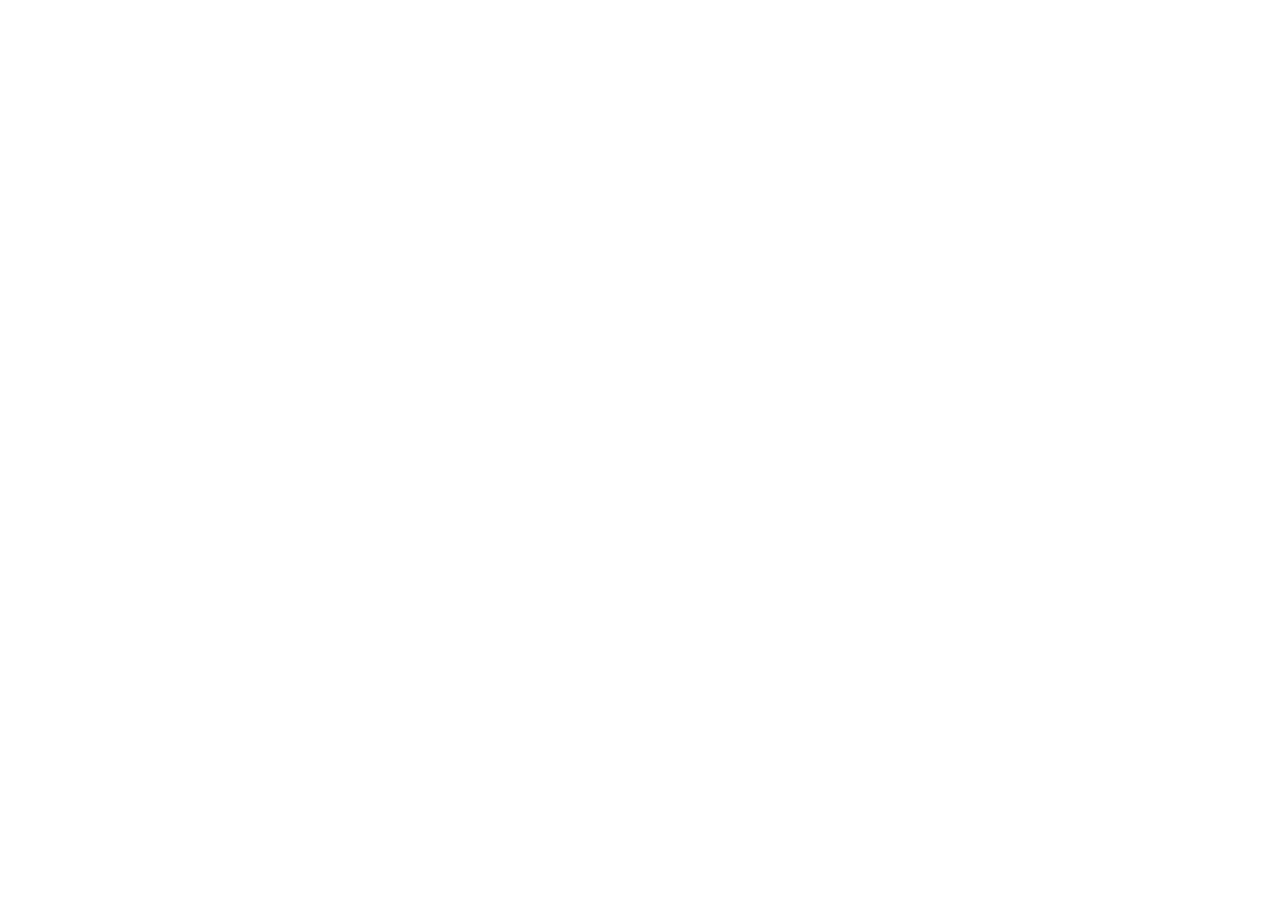
==== index.html @ 7a90a84a "Create index.html" ====
<!DOCTYPE html>
<html lang="en">
<head>
  <meta charset="UTF-8" />
  <meta name="viewport" content="width=device-width, initial-scale=1.0" />
  <title>SCWIS Platform</title>

  <script src="https://cdn.jsdelivr.net/npm/chart.js"></script>

  <style>
    * {
      margin: 0;
      padding: 0;
      box-sizing: border-box;
      font-family: Inter, Arial, sans-serif;
    }

    body {
      background: linear-gradient(135deg, #eef6ff, #f8f3ff);
      color: #0b1533;
      overflow-x: hidden;
    }

    nav {
      position: sticky;
      top: 0;
      z-index: 100;
      background: rgba(255,255,255,0.9);
      backdrop-filter: blur(10px);
      display: flex;
      justify-content: space-between;
      align-items: center;
      padding: 22px 60px;
      border-bottom: 1px solid rgba(0,0,0,0.05);
    }

    .logo {
      font-size: 32px;
      font-weight: 800;
      color: #1f2d7a;
    }

    .menu {
      display: flex;
      gap: 40px;
      font-weight: 600;
      color: #475569;
    }

    .hero {
      padding: 100px 80px;
      display: grid;
      grid-template-columns: 1.2fr 1fr;
      gap: 60px;
      align-items: center;
    }

    .hero h1 {
      font-size: 84px;
      line-height: 0.95;
      margin-bottom: 30px;
      font-weight: 900;
    }

    .hero p {
      font-size: 24px;
      color: #475569;
      line-height: 1.7;
      margin-bottom: 40px;
    }

    .btns {
      display: flex;
      gap: 20px;
    }

    .btn {
      padding: 18px 34px;
      border-radius: 18px;
      font-size: 18px;
</html>
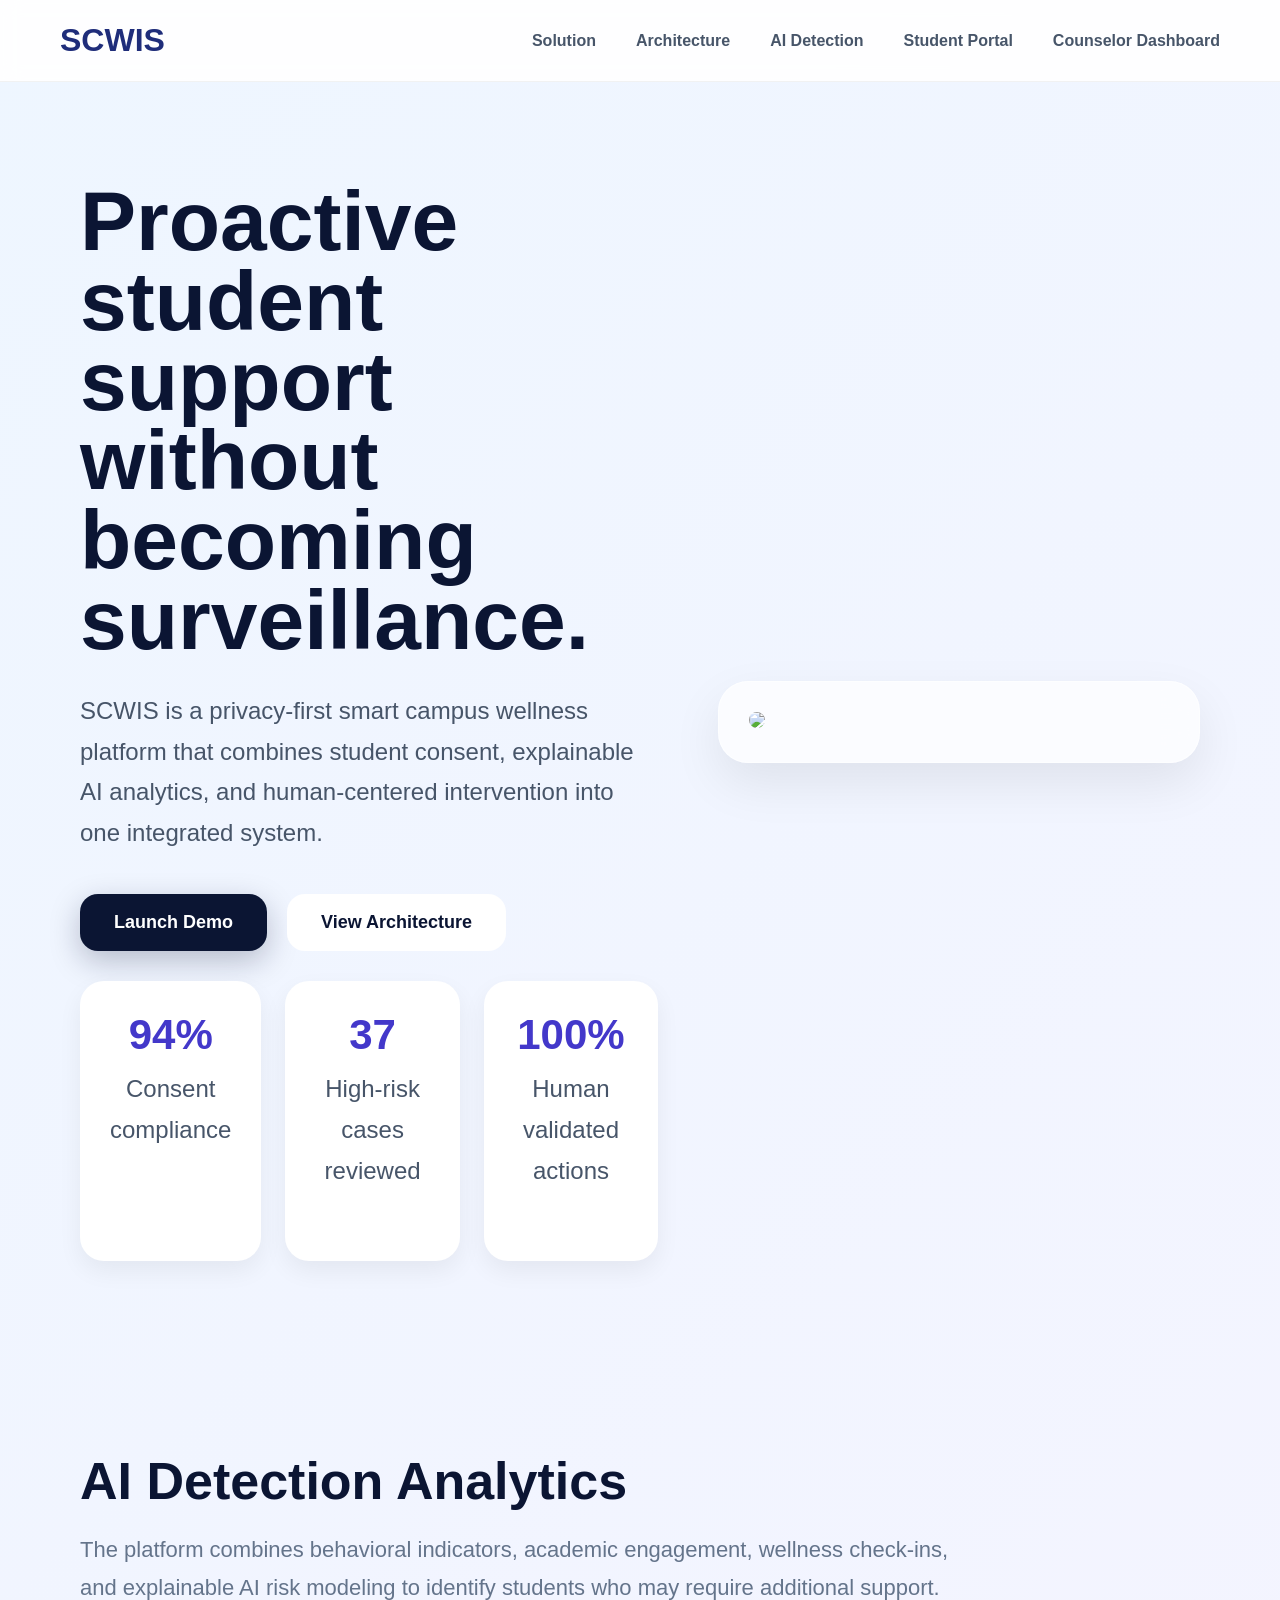
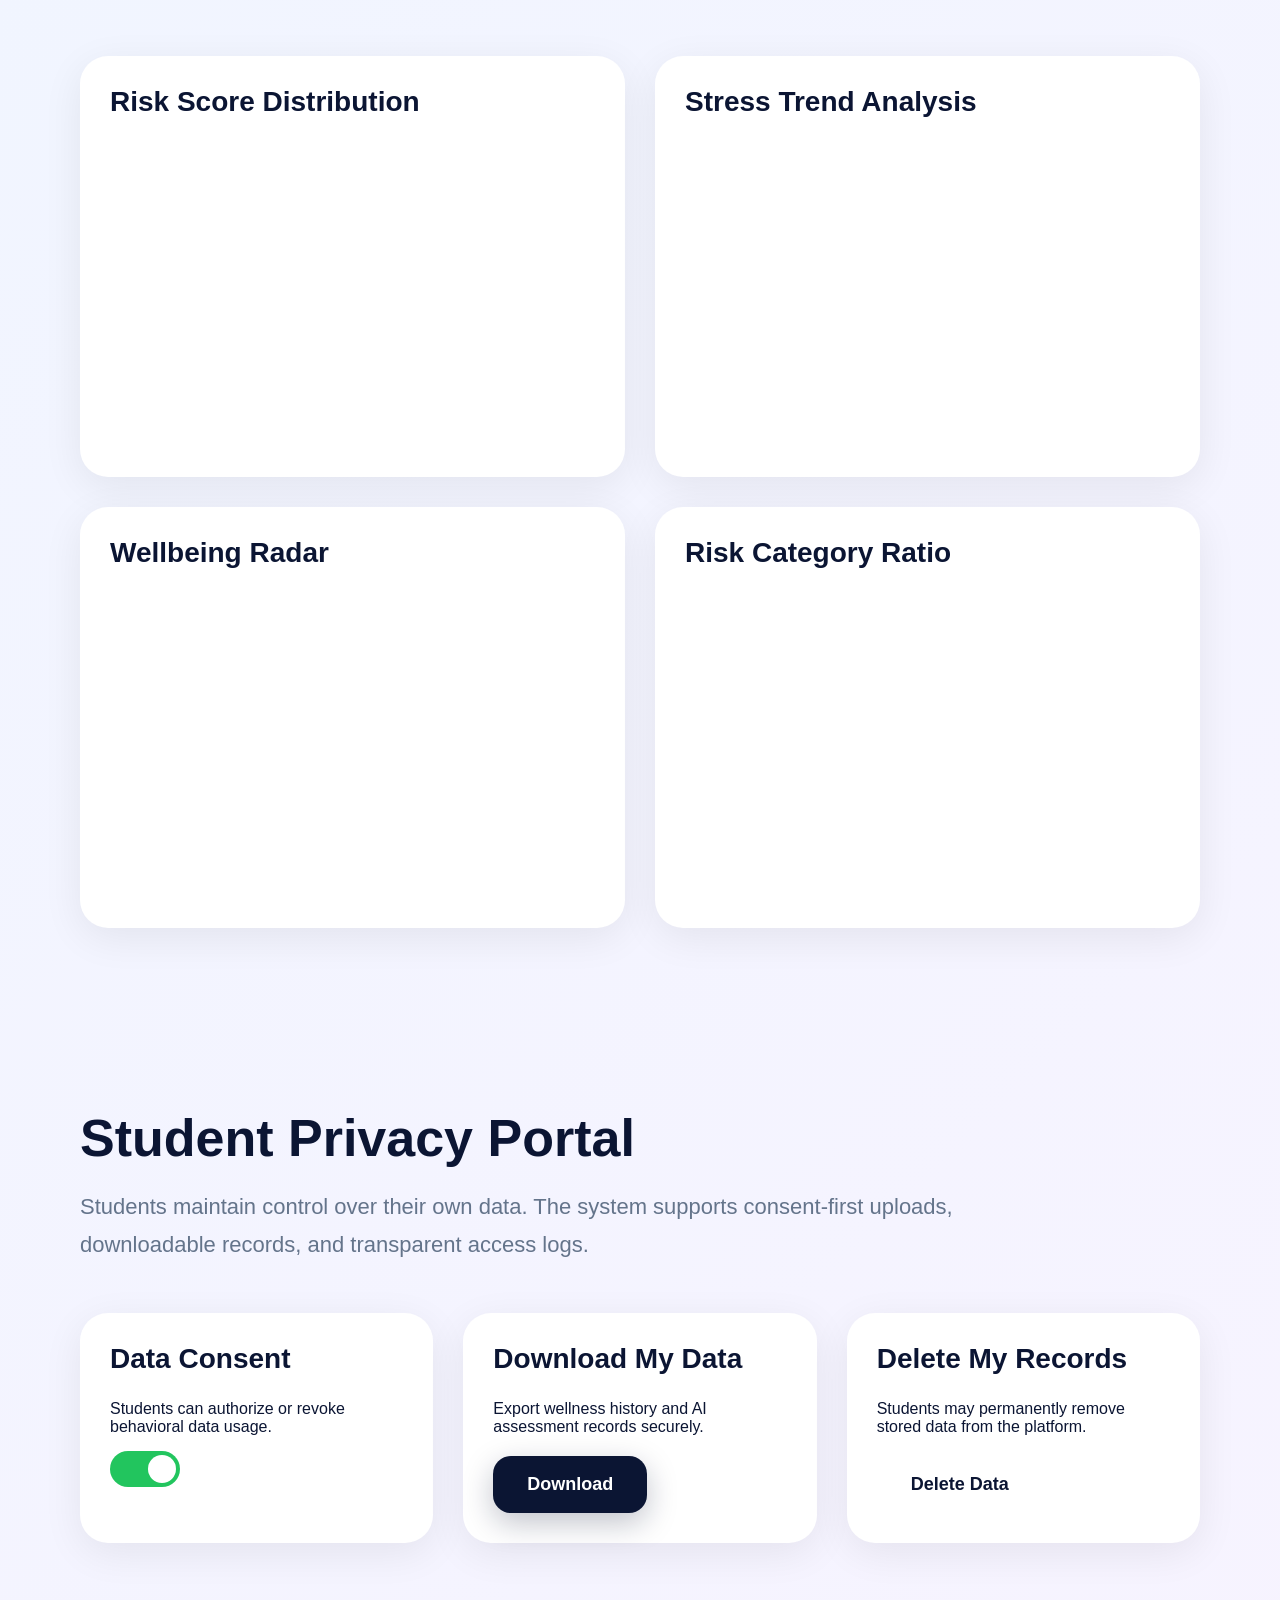
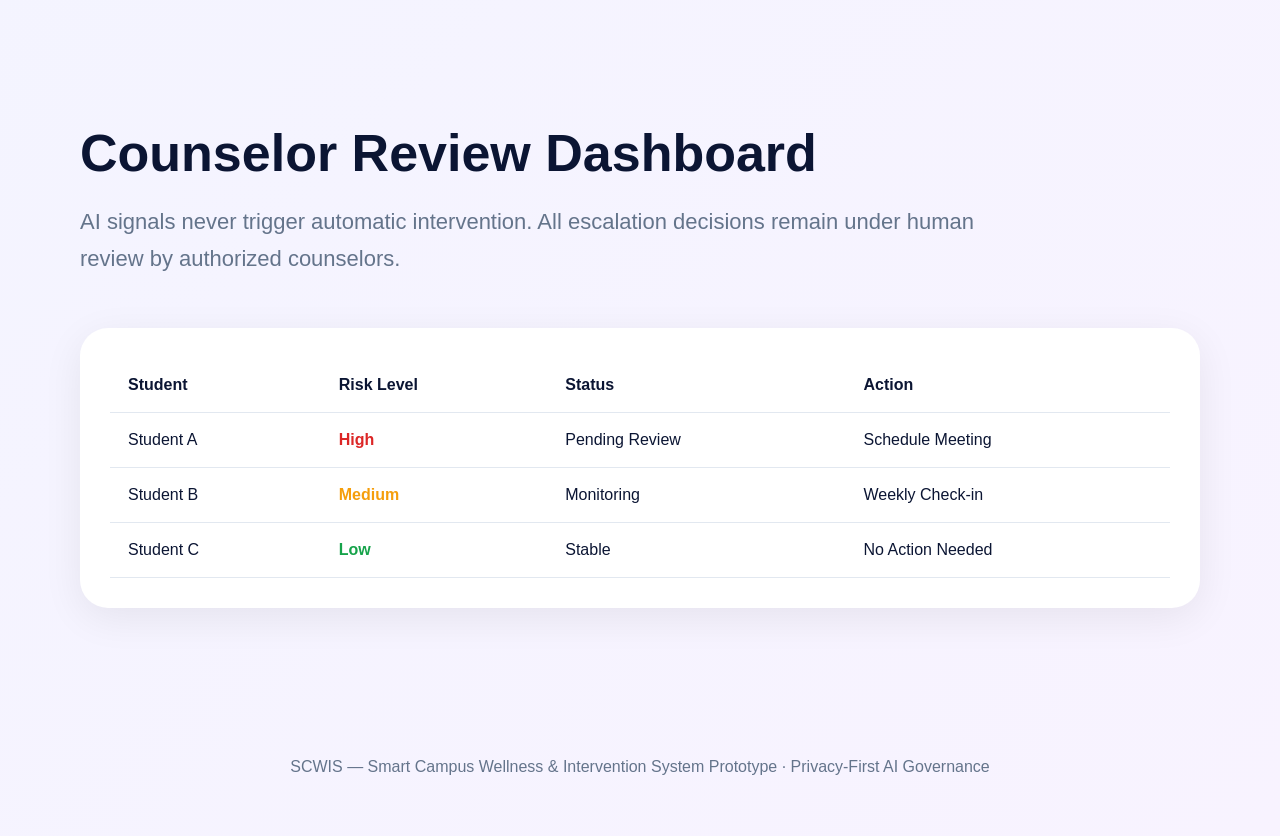
==== commit b9110a7a: "Update index.html" ====
--- a/index.html
+++ b/index.html
@@ -78,4 +78,393 @@
       padding: 18px 34px;
       border-radius: 18px;
       font-size: 18px;
+      font-weight: 700;
+      border: none;
+      cursor: pointer;
+    }
+
+    .primary {
+      background: #0b1533;
+      color: white;
+      box-shadow: 0 10px 30px rgba(11,21,51,0.25);
+    }
+
+    .secondary {
+      background: white;
+      color: #0b1533;
+    }
+
+    .glass {
+      background: rgba(255,255,255,0.7);
+      border: 1px solid rgba(255,255,255,0.5);
+      backdrop-filter: blur(16px);
+      border-radius: 30px;
+      padding: 30px;
+      box-shadow: 0 20px 50px rgba(0,0,0,0.08);
+    }
+
+    .stats {
+      display: grid;
+      grid-template-columns: repeat(3,1fr);
+      gap: 24px;
+      margin-top: 30px;
+    }
+
+    .stat-card {
+      background: white;
+      padding: 30px;
+      border-radius: 24px;
+      text-align: center;
+      box-shadow: 0 10px 25px rgba(0,0,0,0.06);
+    }
+
+    .stat-card h2 {
+      font-size: 42px;
+      margin-bottom: 10px;
+      color: #4338ca;
+    }
+
+    .section {
+      padding: 90px 80px;
+    }
+
+    .section-title {
+      font-size: 52px;
+      margin-bottom: 20px;
+      font-weight: 800;
+    }
+
+    .section-sub {
+      color: #64748b;
+      font-size: 22px;
+      margin-bottom: 50px;
+      max-width: 900px;
+      line-height: 1.7;
+    }
+
+    .dashboard {
+      display: grid;
+      grid-template-columns: repeat(2,1fr);
+      gap: 30px;
+    }
+
+    .card {
+      background: white;
+      border-radius: 28px;
+      padding: 30px;
+      box-shadow: 0 10px 40px rgba(0,0,0,0.07);
+    }
+
+    .card h3 {
+      margin-bottom: 25px;
+      font-size: 28px;
+    }
+
+    canvas {
+      width: 100% !important;
+      height: 300px !important;
+    }
+
+    .portal-grid {
+      display: grid;
+      grid-template-columns: repeat(3,1fr);
+      gap: 30px;
+    }
+
+    .toggle {
+      width: 70px;
+      height: 36px;
+      border-radius: 999px;
+      background: #22c55e;
+      position: relative;
+      margin-top: 15px;
+    }
+
+    .toggle::after {
+      content: '';
+      width: 28px;
+      height: 28px;
+      background: white;
+      border-radius: 50%;
+      position: absolute;
+      right: 4px;
+      top: 4px;
+    }
+
+    .table {
+      width: 100%;
+      border-collapse: collapse;
+    }
+
+    .table th,
+    .table td {
+      padding: 18px;
+      text-align: left;
+      border-bottom: 1px solid #e2e8f0;
+    }
+
+    .risk-high {
+      color: #dc2626;
+      font-weight: 700;
+    }
+
+    .risk-medium {
+      color: #f59e0b;
+      font-weight: 700;
+    }
+
+    .risk-low {
+      color: #16a34a;
+      font-weight: 700;
+    }
+
+    footer {
+      padding: 60px;
+      text-align: center;
+      color: #64748b;
+    }
+
+    @media (max-width: 1000px) {
+      .hero {
+        grid-template-columns: 1fr;
+      }
+
+      .dashboard,
+      .portal-grid,
+      .stats {
+        grid-template-columns: 1fr;
+      }
+
+      .hero h1 {
+        font-size: 56px;
+      }
+    }
+  </style>
+</head>
+
+<body>
+
+<nav>
+  <div class="logo">SCWIS</div>
+
+  <div class="menu">
+    <div>Solution</div>
+    <div>Architecture</div>
+    <div>AI Detection</div>
+    <div>Student Portal</div>
+    <div>Counselor Dashboard</div>
+  </div>
+</nav>
+
+<section class="hero">
+  <div>
+    <h1>Proactive student support without becoming surveillance.</h1>
+
+    <p>
+      SCWIS is a privacy-first smart campus wellness platform that combines
+      student consent, explainable AI analytics, and human-centered intervention
+      into one integrated system.
+    </p>
+
+    <div class="btns">
+      <button class="btn primary">Launch Demo</button>
+      <button class="btn secondary">View Architecture</button>
+    </div>
+
+    <div class="stats">
+      <div class="stat-card">
+        <h2>94%</h2>
+        <p>Consent compliance</p>
+      </div>
+
+      <div class="stat-card">
+        <h2>37</h2>
+        <p>High-risk cases reviewed</p>
+      </div>
+
+      <div class="stat-card">
+        <h2>100%</h2>
+        <p>Human validated actions</p>
+      </div>
+    </div>
+  </div>
+
+  <div class="glass">
+    <img
+      src="https://images.unsplash.com/photo-1522202176988-66273c2fd55f?q=80&w=1200&auto=format&fit=crop"
+      style="width:100%; border-radius:24px;"
+    />
+  </div>
+</section>
+
+<section class="section">
+  <div class="section-title">AI Detection Analytics</div>
+
+  <div class="section-sub">
+    The platform combines behavioral indicators, academic engagement,
+    wellness check-ins, and explainable AI risk modeling to identify
+    students who may require additional support.
+  </div>
+
+  <div class="dashboard">
+
+    <div class="card">
+      <h3>Risk Score Distribution</h3>
+      <canvas id="barChart"></canvas>
+    </div>
+
+    <div class="card">
+      <h3>Stress Trend Analysis</h3>
+      <canvas id="lineChart"></canvas>
+    </div>
+
+    <div class="card">
+      <h3>Wellbeing Radar</h3>
+      <canvas id="radarChart"></canvas>
+    </div>
+
+    <div class="card">
+      <h3>Risk Category Ratio</h3>
+      <canvas id="pieChart"></canvas>
+    </div>
+
+  </div>
+</section>
+
+<section class="section">
+  <div class="section-title">Student Privacy Portal</div>
+
+  <div class="section-sub">
+    Students maintain control over their own data. The system supports
+    consent-first uploads, downloadable records, and transparent access logs.
+  </div>
+
+  <div class="portal-grid">
+
+    <div class="card">
+      <h3>Data Consent</h3>
+      <p>Students can authorize or revoke behavioral data usage.</p>
+      <div class="toggle"></div>
+    </div>
+
+    <div class="card">
+      <h3>Download My Data</h3>
+      <p>Export wellness history and AI assessment records securely.</p>
+      <button class="btn primary" style="margin-top:20px;">Download</button>
+    </div>
+
+    <div class="card">
+      <h3>Delete My Records</h3>
+      <p>Students may permanently remove stored data from the platform.</p>
+      <button class="btn secondary" style="margin-top:20px;">Delete Data</button>
+    </div>
+
+  </div>
+</section>
+
+<section class="section">
+  <div class="section-title">Counselor Review Dashboard</div>
+
+  <div class="section-sub">
+    AI signals never trigger automatic intervention. All escalation decisions
+    remain under human review by authorized counselors.
+  </div>
+
+  <div class="card">
+
+    <table class="table">
+      <thead>
+        <tr>
+          <th>Student</th>
+          <th>Risk Level</th>
+          <th>Status</th>
+          <th>Action</th>
+        </tr>
+      </thead>
+
+      <tbody>
+        <tr>
+          <td>Student A</td>
+          <td class="risk-high">High</td>
+          <td>Pending Review</td>
+          <td>Schedule Meeting</td>
+        </tr>
+
+        <tr>
+          <td>Student B</td>
+          <td class="risk-medium">Medium</td>
+          <td>Monitoring</td>
+          <td>Weekly Check-in</td>
+        </tr>
+
+        <tr>
+          <td>Student C</td>
+          <td class="risk-low">Low</td>
+          <td>Stable</td>
+          <td>No Action Needed</td>
+        </tr>
+      </tbody>
+    </table>
+
+  </div>
+</section>
+
+<footer>
+  SCWIS — Smart Campus Wellness & Intervention System Prototype · Privacy-First AI Governance
+</footer>
+
+<script>
+
+new Chart(document.getElementById('barChart'), {
+  type: 'bar',
+  data: {
+    labels: ['Academic', 'Attendance', 'Isolation', 'Stress', 'Sleep'],
+    datasets: [{
+      label: 'Risk Score',
+      data: [78, 65, 88, 91, 72],
+      backgroundColor: ['#6366f1','#8b5cf6','#0ea5e9','#ec4899','#10b981']
+    }]
+  }
+});
+
+new Chart(document.getElementById('lineChart'), {
+  type: 'line',
+  data: {
+    labels: ['Week 1','Week 2','Week 3','Week 4','Week 5'],
+    datasets: [{
+      label: 'Stress Index',
+      data: [32, 41, 48, 62, 70],
+      borderColor: '#6366f1',
+      tension: 0.4
+    }]
+  }
+});
+
+new Chart(document.getElementById('radarChart'), {
+  type: 'radar',
+  data: {
+    labels: ['Sleep','Mood','Social','Exercise','Academics'],
+    datasets: [{
+      label: 'Wellbeing',
+      data: [65, 59, 80, 81, 56],
+      backgroundColor: 'rgba(99,102,241,0.2)',
+      borderColor: '#6366f1'
+    }]
+  }
+});
+
+new Chart(document.getElementById('pieChart'), {
+  type: 'pie',
+  data: {
+    labels: ['Low','Medium','High'],
+    datasets: [{
+      data: [58, 27, 15],
+      backgroundColor: ['#10b981','#f59e0b','#ef4444']
+    }]
+  }
+});
+
+</script>
+
+</body>
 </html>
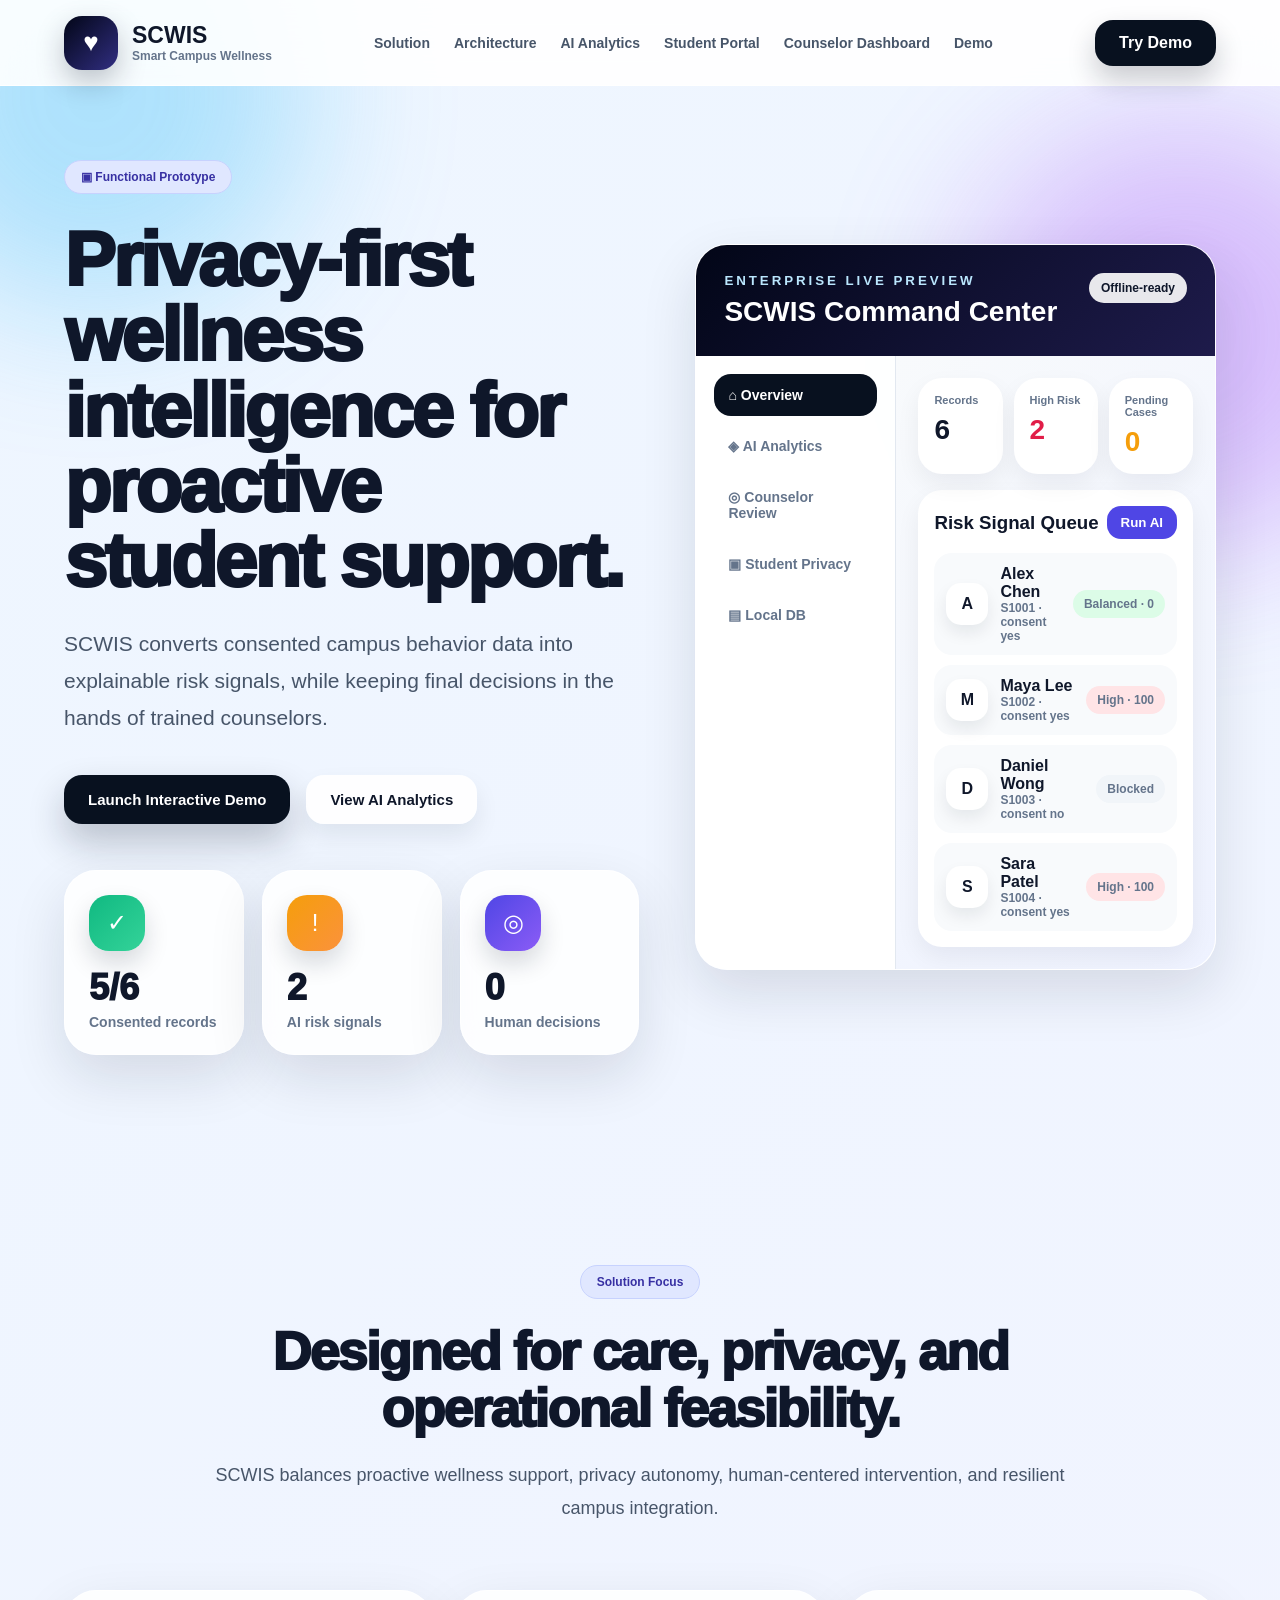
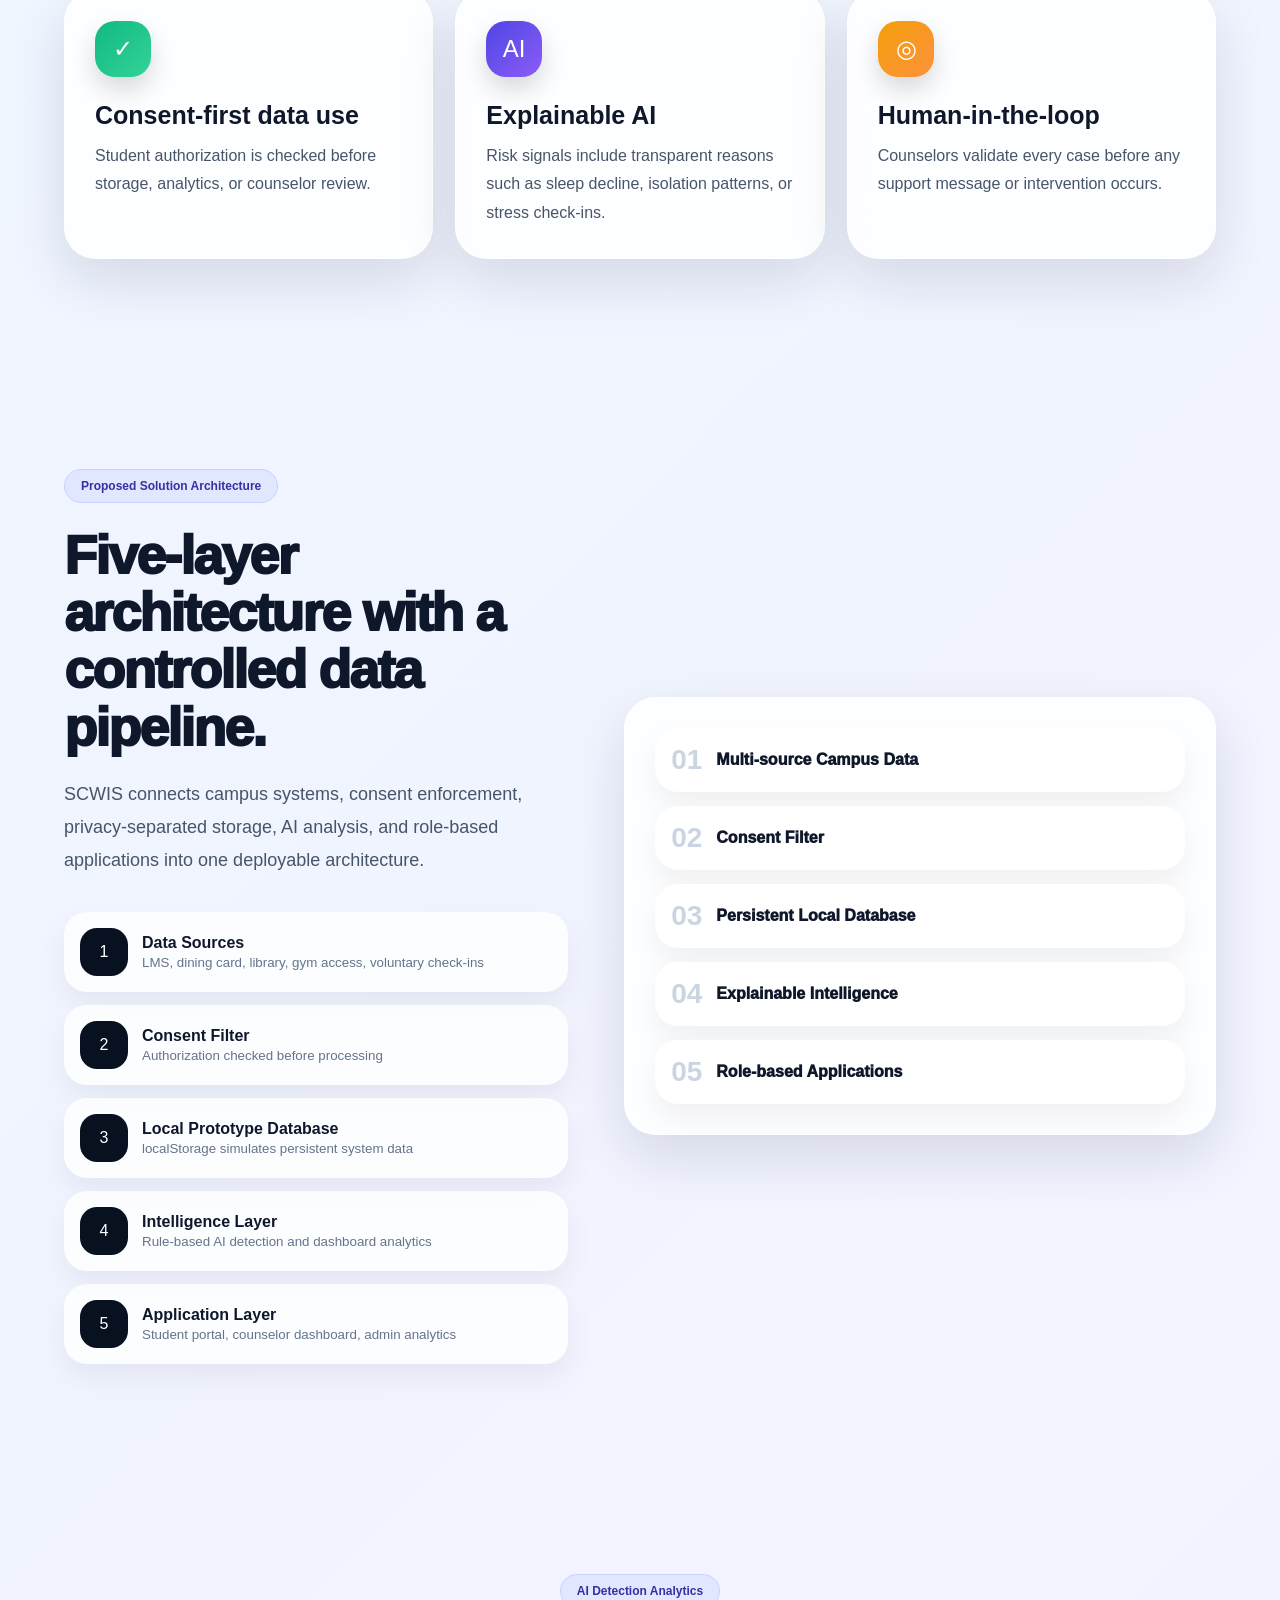
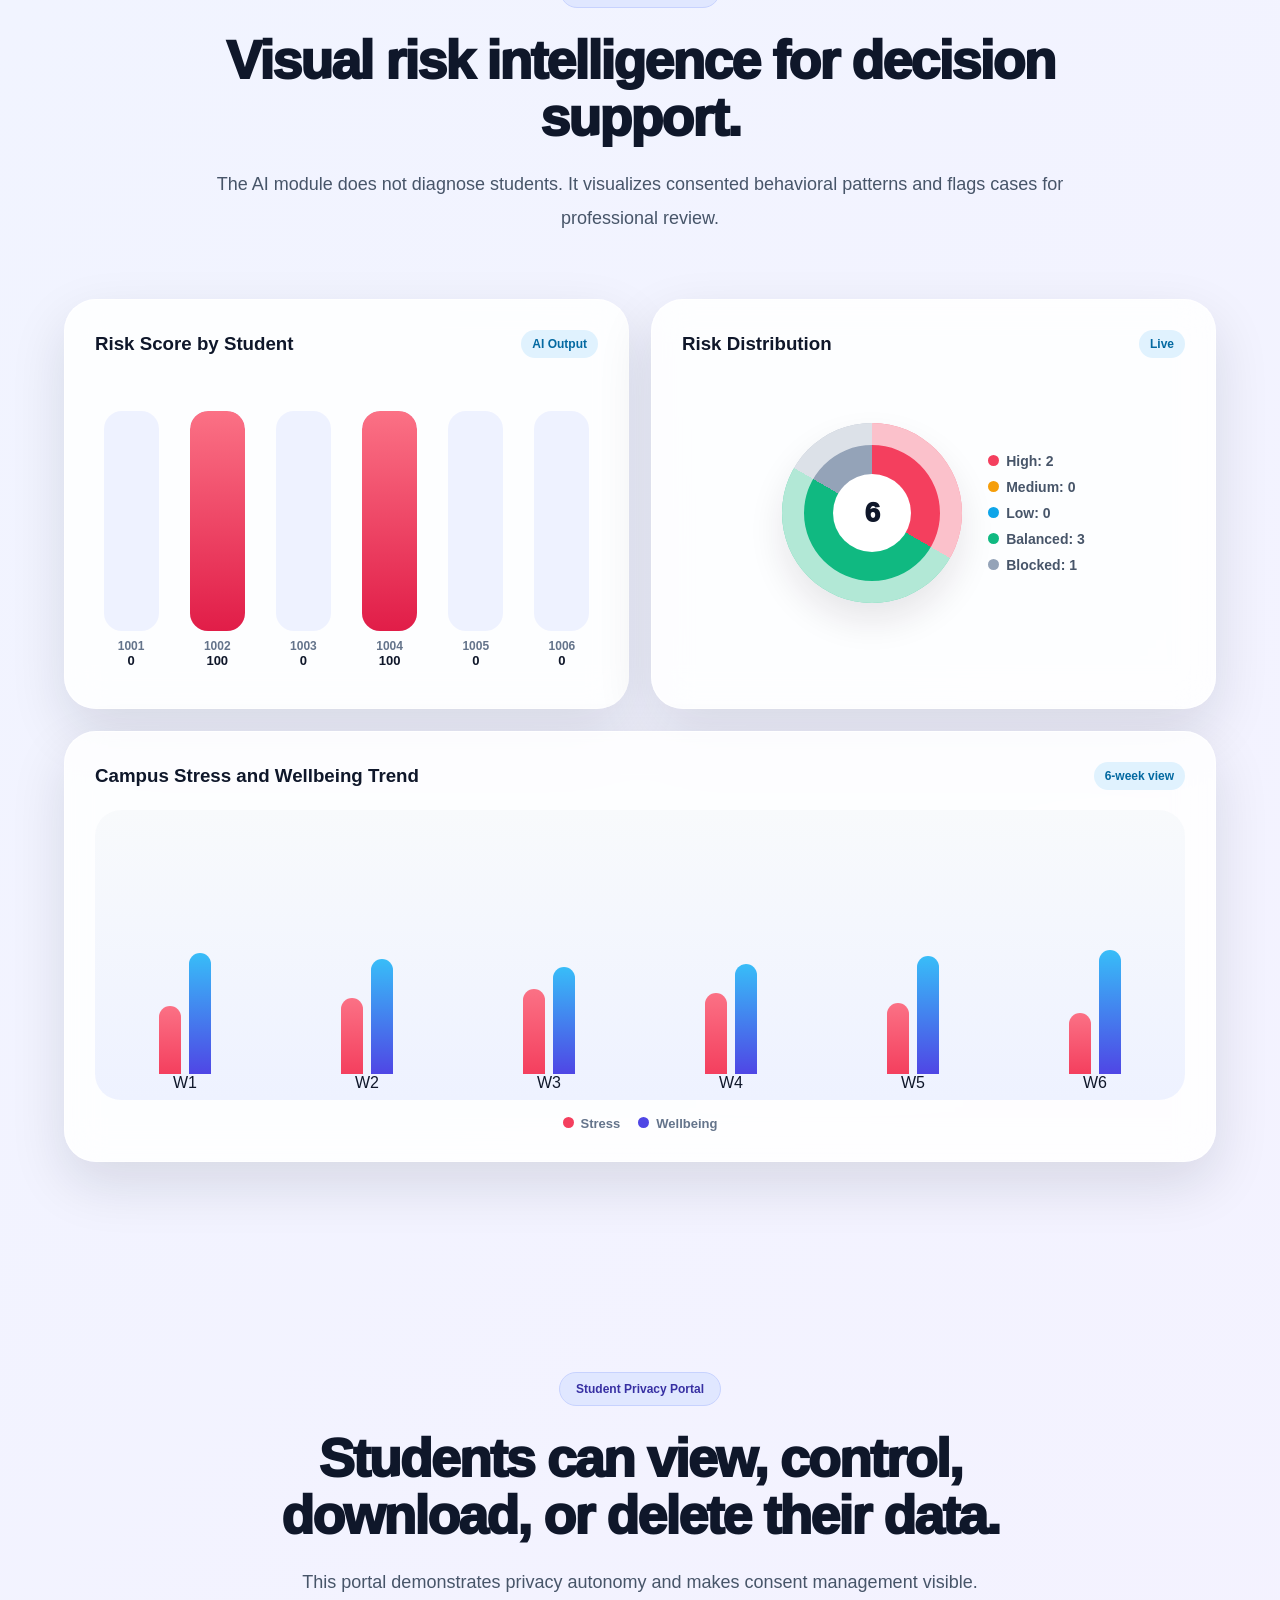
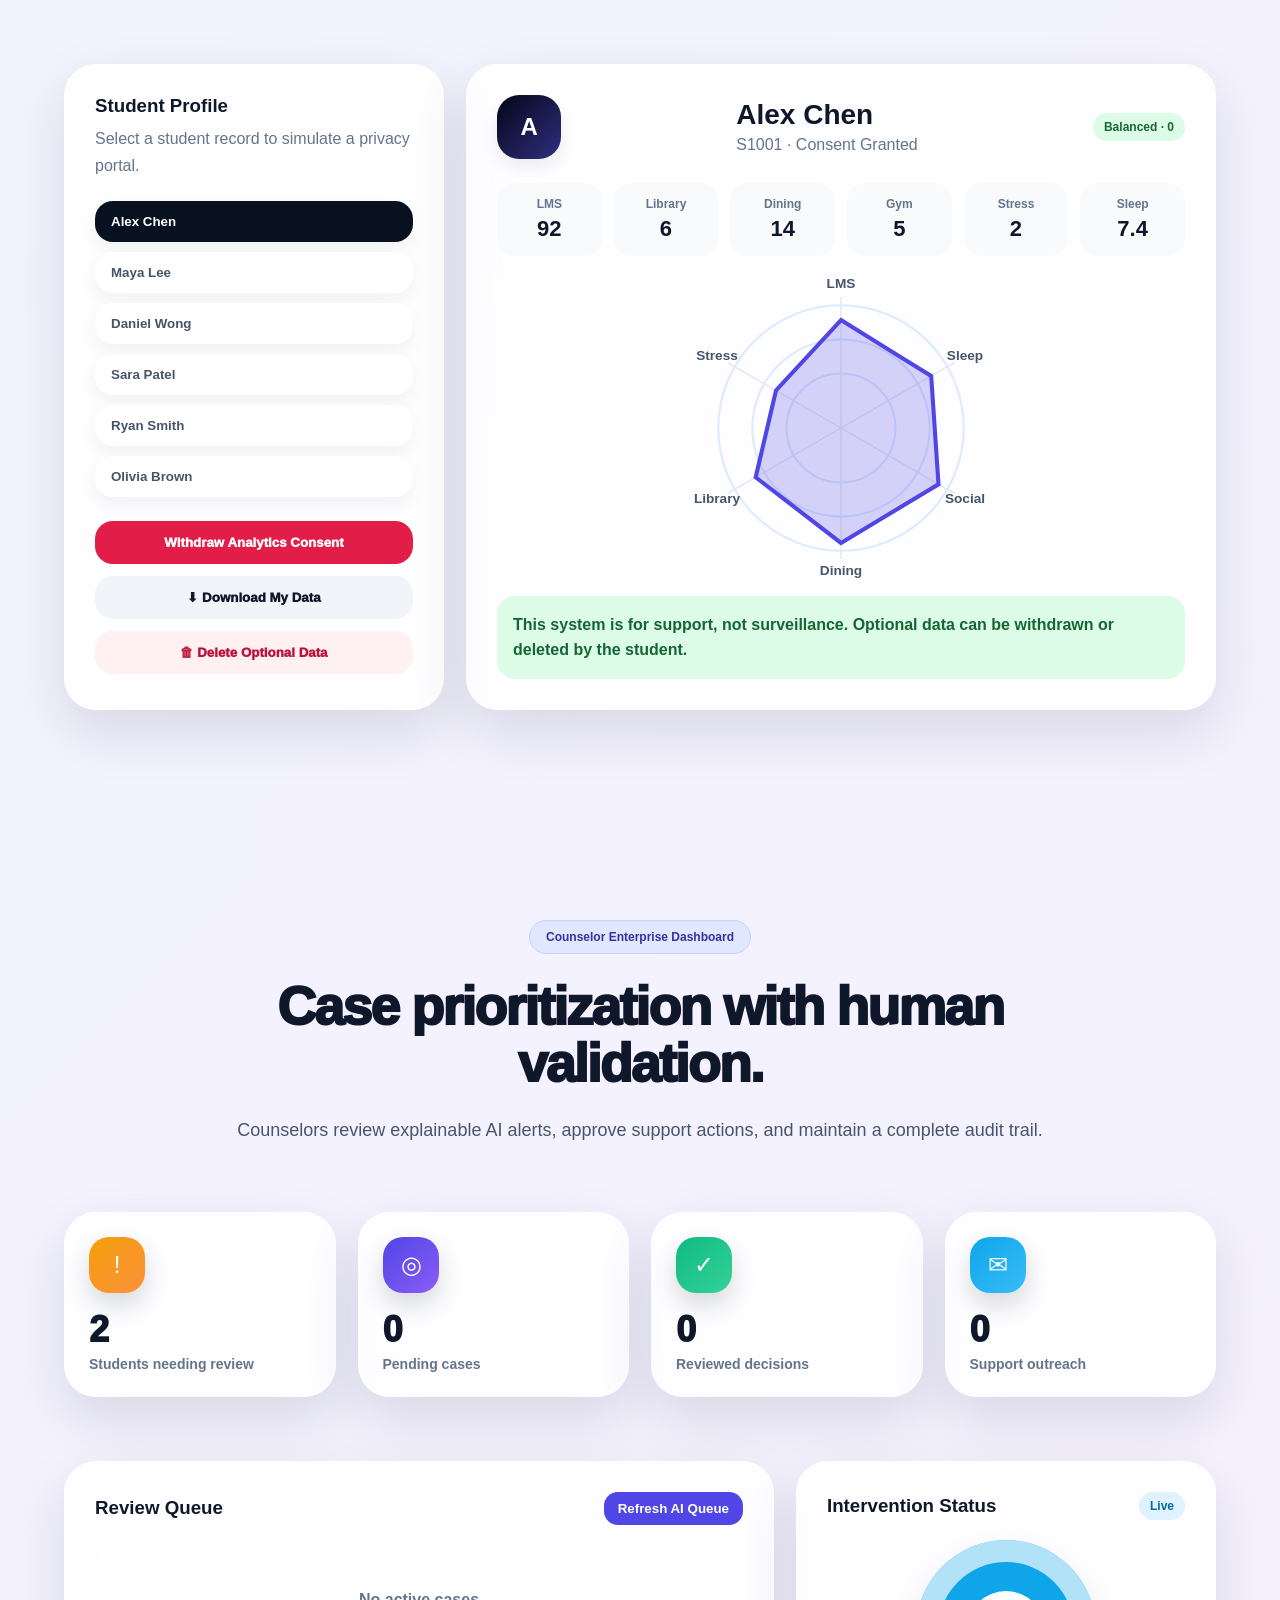
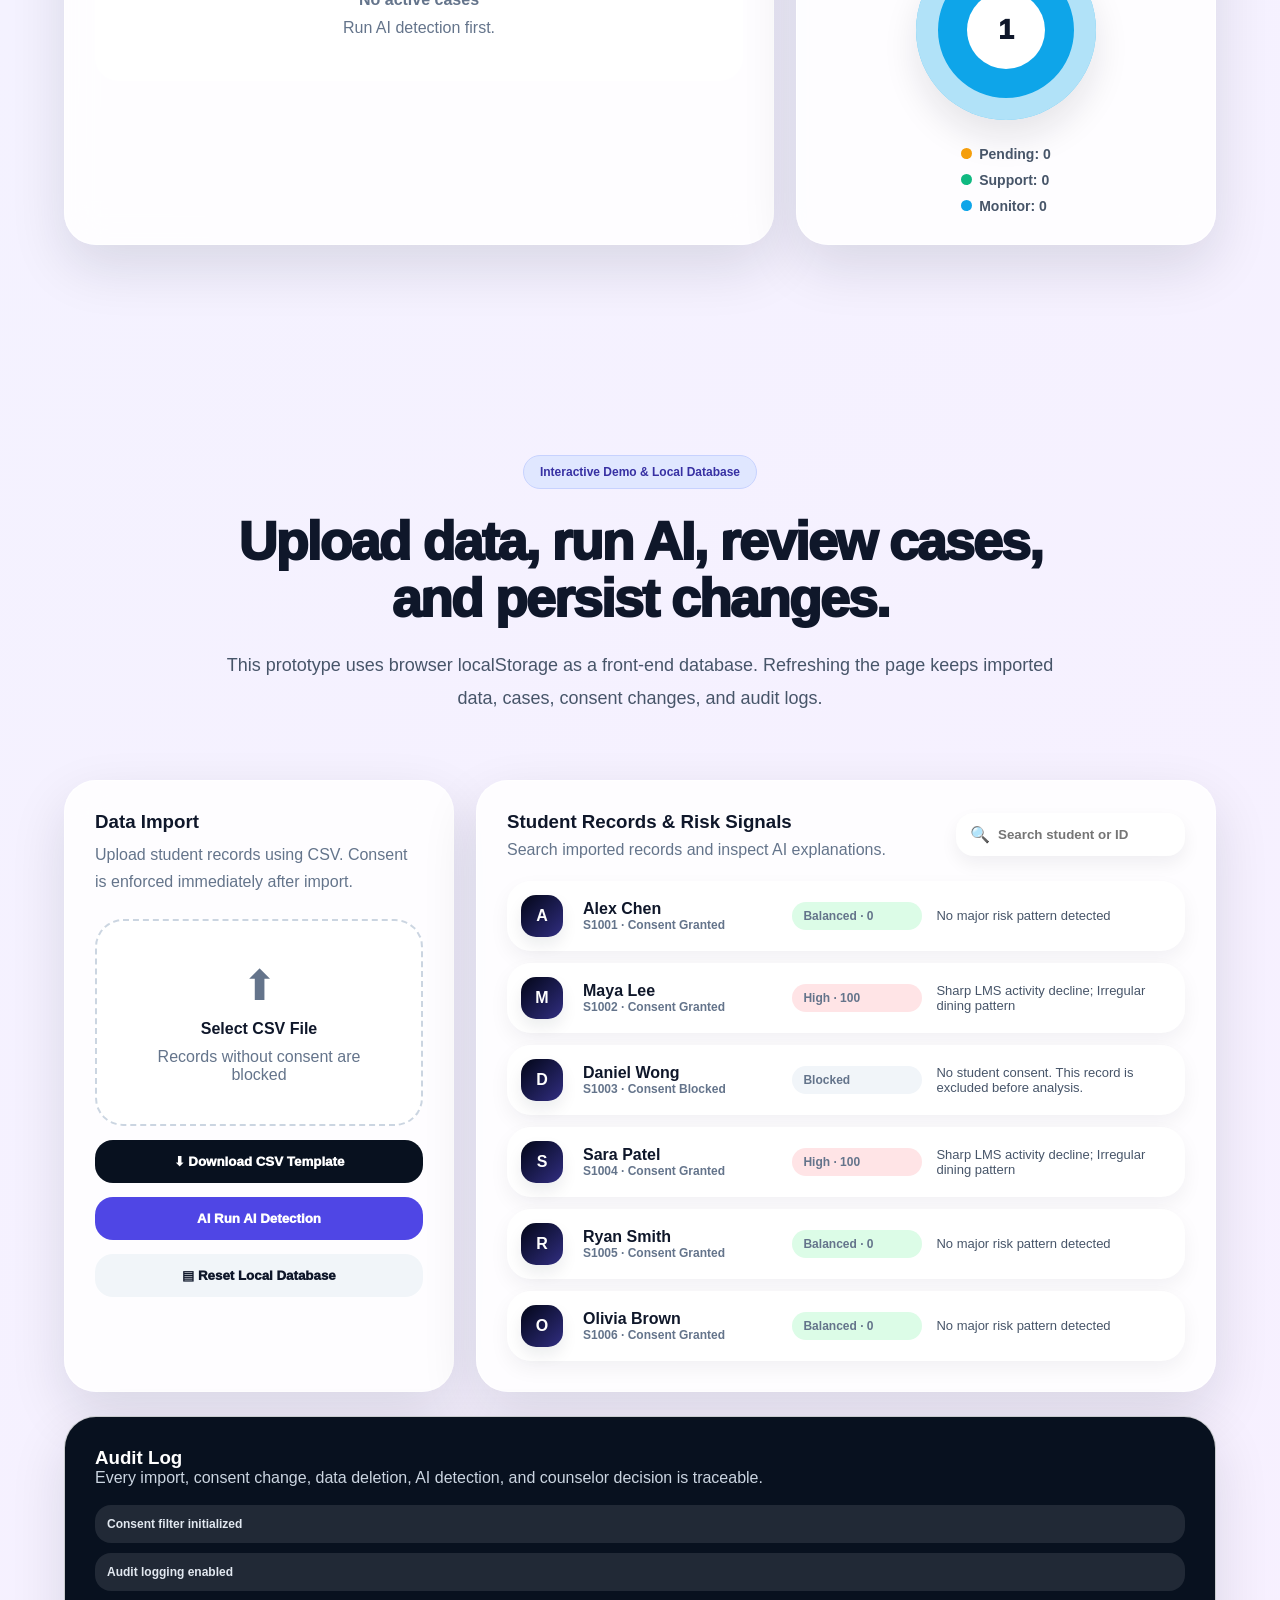
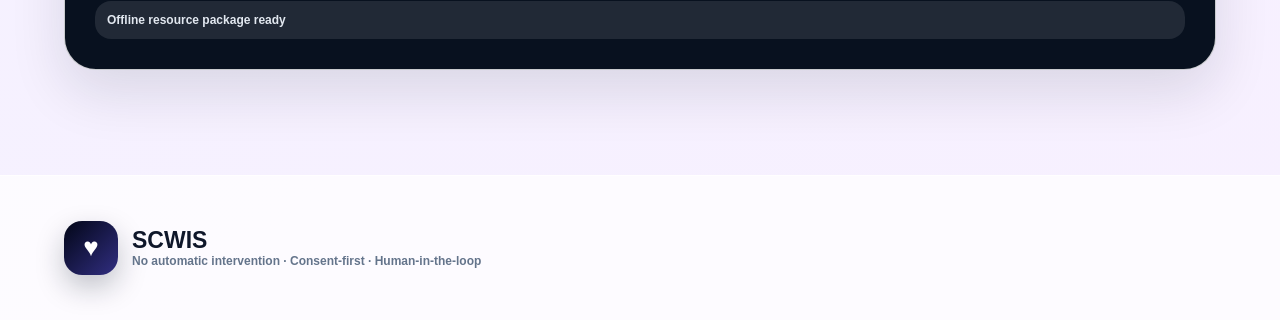
==== commit a6c888e3: "Add files via upload" ====
--- a/index.html
+++ b/index.html
@@ -1,470 +1,44 @@
 <!DOCTYPE html>
 <html lang="en">
 <head>
-  <meta charset="UTF-8" />
-  <meta name="viewport" content="width=device-width, initial-scale=1.0" />
-  <title>SCWIS Platform</title>
-
-  <script src="https://cdn.jsdelivr.net/npm/chart.js"></script>
-
-  <style>
-    * {
-      margin: 0;
-      padding: 0;
-      box-sizing: border-box;
-      font-family: Inter, Arial, sans-serif;
-    }
-
-    body {
-      background: linear-gradient(135deg, #eef6ff, #f8f3ff);
-      color: #0b1533;
-      overflow-x: hidden;
-    }
-
-    nav {
-      position: sticky;
-      top: 0;
-      z-index: 100;
-      background: rgba(255,255,255,0.9);
-      backdrop-filter: blur(10px);
-      display: flex;
-      justify-content: space-between;
-      align-items: center;
-      padding: 22px 60px;
-      border-bottom: 1px solid rgba(0,0,0,0.05);
-    }
-
-    .logo {
-      font-size: 32px;
-      font-weight: 800;
-      color: #1f2d7a;
-    }
-
-    .menu {
-      display: flex;
-      gap: 40px;
-      font-weight: 600;
-      color: #475569;
-    }
-
-    .hero {
-      padding: 100px 80px;
-      display: grid;
-      grid-template-columns: 1.2fr 1fr;
-      gap: 60px;
-      align-items: center;
-    }
-
-    .hero h1 {
-      font-size: 84px;
-      line-height: 0.95;
-      margin-bottom: 30px;
-      font-weight: 900;
-    }
-
-    .hero p {
-      font-size: 24px;
-      color: #475569;
-      line-height: 1.7;
-      margin-bottom: 40px;
-    }
-
-    .btns {
-      display: flex;
-      gap: 20px;
-    }
-
-    .btn {
-      padding: 18px 34px;
-      border-radius: 18px;
-      font-size: 18px;
-      font-weight: 700;
-      border: none;
-      cursor: pointer;
-    }
-
-    .primary {
-      background: #0b1533;
-      color: white;
-      box-shadow: 0 10px 30px rgba(11,21,51,0.25);
-    }
-
-    .secondary {
-      background: white;
-      color: #0b1533;
-    }
-
-    .glass {
-      background: rgba(255,255,255,0.7);
-      border: 1px solid rgba(255,255,255,0.5);
-      backdrop-filter: blur(16px);
-      border-radius: 30px;
-      padding: 30px;
-      box-shadow: 0 20px 50px rgba(0,0,0,0.08);
-    }
-
-    .stats {
-      display: grid;
-      grid-template-columns: repeat(3,1fr);
-      gap: 24px;
-      margin-top: 30px;
-    }
-
-    .stat-card {
-      background: white;
-      padding: 30px;
-      border-radius: 24px;
-      text-align: center;
-      box-shadow: 0 10px 25px rgba(0,0,0,0.06);
-    }
-
-    .stat-card h2 {
-      font-size: 42px;
-      margin-bottom: 10px;
-      color: #4338ca;
-    }
-
-    .section {
-      padding: 90px 80px;
-    }
-
-    .section-title {
-      font-size: 52px;
-      margin-bottom: 20px;
-      font-weight: 800;
-    }
-
-    .section-sub {
-      color: #64748b;
-      font-size: 22px;
-      margin-bottom: 50px;
-      max-width: 900px;
-      line-height: 1.7;
-    }
-
-    .dashboard {
-      display: grid;
-      grid-template-columns: repeat(2,1fr);
-      gap: 30px;
-    }
-
-    .card {
-      background: white;
-      border-radius: 28px;
-      padding: 30px;
-      box-shadow: 0 10px 40px rgba(0,0,0,0.07);
-    }
-
-    .card h3 {
-      margin-bottom: 25px;
-      font-size: 28px;
-    }
-
-    canvas {
-      width: 100% !important;
-      height: 300px !important;
-    }
-
-    .portal-grid {
-      display: grid;
-      grid-template-columns: repeat(3,1fr);
-      gap: 30px;
-    }
-
-    .toggle {
-      width: 70px;
-      height: 36px;
-      border-radius: 999px;
-      background: #22c55e;
-      position: relative;
-      margin-top: 15px;
-    }
-
-    .toggle::after {
-      content: '';
-      width: 28px;
-      height: 28px;
-      background: white;
-      border-radius: 50%;
-      position: absolute;
-      right: 4px;
-      top: 4px;
-    }
-
-    .table {
-      width: 100%;
-      border-collapse: collapse;
-    }
-
-    .table th,
-    .table td {
-      padding: 18px;
-      text-align: left;
-      border-bottom: 1px solid #e2e8f0;
-    }
-
-    .risk-high {
-      color: #dc2626;
-      font-weight: 700;
-    }
-
-    .risk-medium {
-      color: #f59e0b;
-      font-weight: 700;
-    }
-
-    .risk-low {
-      color: #16a34a;
-      font-weight: 700;
-    }
-
-    footer {
-      padding: 60px;
-      text-align: center;
-      color: #64748b;
-    }
-
-    @media (max-width: 1000px) {
-      .hero {
-        grid-template-columns: 1fr;
-      }
-
-      .dashboard,
-      .portal-grid,
-      .stats {
-        grid-template-columns: 1fr;
-      }
-
-      .hero h1 {
-        font-size: 56px;
-      }
-    }
-  </style>
+<meta charset="UTF-8">
+<meta name="viewport" content="width=device-width, initial-scale=1.0">
+<title>SCWIS | Smart Campus Wellness</title>
+<style>
+:root{--dark:#08111f;--text:#0f172a;--muted:#64748b;--blue:#2563eb;--green:#10b981;--amber:#f59e0b;--rose:#ef4444;--indigo:#4f46e5;--glass:rgba(255,255,255,.86);--shadow:0 22px 55px rgba(15,23,42,.12)}
+*{box-sizing:border-box;margin:0;padding:0;font-family:Inter,-apple-system,BlinkMacSystemFont,"Segoe UI",Arial,sans-serif}
+html{scroll-behavior:smooth}body{color:var(--text);background:linear-gradient(135deg,#eef6ff,#f7f0ff);overflow-x:hidden}
+body:before,body:after{content:"";position:fixed;z-index:-1;width:430px;height:430px;border-radius:50%;filter:blur(75px);opacity:.35}
+body:before{background:#38bdf8;left:-120px;top:-120px}body:after{background:#a855f7;right:-120px;top:120px}
+a{text-decoration:none;color:inherit}button,input{font-family:inherit}button{border:0;cursor:pointer}
+.navbar{position:sticky;top:0;z-index:50;height:86px;display:flex;align-items:center;justify-content:space-between;padding:0 5vw;background:rgba(255,255,255,.9);backdrop-filter:blur(18px);border-bottom:1px solid rgba(255,255,255,.8)}
+.brand{display:flex;align-items:center;gap:14px}.brand-icon{width:54px;height:54px;border-radius:18px;background:linear-gradient(135deg,#020617,#312e81);color:white;display:grid;place-items:center;font-size:26px;box-shadow:0 12px 28px rgba(15,23,42,.25)}.brand-title{font-size:23px;font-weight:900}.brand-sub{font-size:12px;font-weight:700;color:var(--muted)}
+.nav-links{display:flex;gap:24px;font-size:14px;font-weight:800;color:#475569}.nav-cta{padding:14px 24px;border-radius:18px;color:white;background:var(--dark);font-weight:900;box-shadow:0 14px 28px rgba(15,23,42,.22)}
+.hero{max-width:1280px;margin:auto;min-height:calc(100vh - 86px);display:grid;grid-template-columns:1.05fr .95fr;gap:56px;align-items:center;padding:74px 5vw 105px}
+.badge{display:inline-flex;align-items:center;gap:8px;padding:9px 16px;border-radius:999px;font-size:12px;font-weight:900;border:1px solid #c7d2fe;background:#e0e7ff;color:#3730a3}.hero h1{margin-top:28px;font-size:clamp(44px,6vw,78px);line-height:.98;letter-spacing:-3px;font-weight:950}.hero p{margin-top:28px;max-width:740px;font-size:21px;line-height:1.75;color:#475569}.hero-actions{display:flex;gap:16px;margin-top:38px;flex-wrap:wrap}.btn{padding:16px 24px;border-radius:18px;font-size:15px;font-weight:900;display:inline-flex;align-items:center;gap:8px}.btn-dark{background:var(--dark);color:white;box-shadow:0 18px 36px rgba(15,23,42,.24)}.btn-light{background:rgba(255,255,255,.9);color:var(--text);box-shadow:0 12px 24px rgba(15,23,42,.08)}
+.stats{margin-top:46px;display:grid;grid-template-columns:repeat(3,1fr);gap:18px}.card{background:var(--glass);border:1px solid rgba(255,255,255,.78);backdrop-filter:blur(18px);border-radius:32px;padding:30px;box-shadow:var(--shadow)}.stat-card{padding:24px}.stat-icon{width:56px;height:56px;border-radius:20px;color:white;display:grid;place-items:center;font-size:24px;box-shadow:0 12px 24px rgba(15,23,42,.16)}.green{background:linear-gradient(135deg,#10b981,#34d399)}.purple{background:linear-gradient(135deg,#4f46e5,#8b5cf6)}.orange{background:linear-gradient(135deg,#f59e0b,#fb923c)}.blue{background:linear-gradient(135deg,#0ea5e9,#38bdf8)}.stat-value{margin-top:16px;font-size:36px;font-weight:950}.stat-label{margin-top:5px;color:var(--muted);font-size:14px;font-weight:800}
+.preview{padding:0;overflow:hidden}.preview-top{padding:28px;color:white;background:linear-gradient(135deg,#020617,#1e1b4b);display:flex;justify-content:space-between;gap:16px;align-items:flex-start}.preview-top small{display:block;color:#bae6fd;font-weight:900;letter-spacing:.22em;text-transform:uppercase}.preview-top h2{margin-top:8px;font-size:28px}.white-pill{background:rgba(255,255,255,.9);color:#0f172a;padding:8px 12px;border-radius:999px;font-size:12px;font-weight:900;white-space:nowrap}.preview-body{display:grid;grid-template-columns:200px 1fr}.side{padding:18px;background:rgba(255,255,255,.65);border-right:1px solid #e2e8f0}.side-item{padding:13px 14px;margin-bottom:9px;display:flex;gap:10px;align-items:center;border-radius:17px;color:#64748b;font-size:14px;font-weight:900}.side-item.active{color:white;background:var(--dark)}.preview-main{padding:22px;background:linear-gradient(135deg,#f8fafc,#eef2ff)}.mini-stats{display:grid;grid-template-columns:repeat(3,1fr);gap:11px}.mini-stats div,.queue-card{padding:16px;background:white;border-radius:24px;box-shadow:0 10px 25px rgba(15,23,42,.06)}.mini-stats span{display:block;font-size:11px;font-weight:900;color:var(--muted)}.mini-stats b{display:block;margin-top:8px;font-size:28px}.queue-card{margin-top:16px}.queue-head{display:flex;justify-content:space-between;align-items:center;margin-bottom:14px}.small-btn{padding:9px 14px;border-radius:14px;background:var(--indigo);color:white;font-weight:900}.student-row{display:grid;grid-template-columns:42px 1fr auto;gap:12px;align-items:center;padding:12px;margin-top:10px;border-radius:18px;background:#f8fafc}.avatar{width:42px;height:42px;border-radius:15px;display:grid;place-items:center;background:white;font-weight:900;box-shadow:0 8px 16px rgba(15,23,42,.08)}.avatar.dark{color:white;background:linear-gradient(135deg,#020617,#312e81)}.student-row span,.record-row span{display:block;color:var(--muted);font-size:12px;font-weight:700}
+.risk-pill{padding:7px 11px;border-radius:999px;font-size:12px;font-weight:900;white-space:nowrap}.risk-high{color:#9f1239;background:#ffe4e6}.risk-medium{color:#92400e;background:#fef3c7}.risk-low{color:#0369a1;background:#e0f2fe}.risk-balanced{color:#166534;background:#dcfce7}.risk-blocked{color:#475569;background:#f1f5f9}
+.section{max-width:1280px;margin:auto;padding:105px 5vw}.section-head{max-width:860px;margin:auto;text-align:center}.section-head h2,.architecture h2{margin-top:24px;font-size:clamp(36px,4.5vw,54px);line-height:1.06;letter-spacing:-2px;font-weight:950}.section-head p,.architecture p{margin-top:22px;color:#475569;font-size:18px;line-height:1.85}.three-grid,.dashboard-grid,.analytics-grid,.demo-grid,.portal-grid,.case-layout{display:grid;gap:22px;margin-top:64px}.three-grid{grid-template-columns:repeat(3,1fr)}.dashboard-grid{grid-template-columns:repeat(4,1fr)}.analytics-grid{grid-template-columns:1fr 1fr}.demo-grid{grid-template-columns:390px 1fr}.portal-grid{grid-template-columns:380px 1fr}.case-layout{grid-template-columns:1fr 420px}.feature-card h3{margin-top:24px;font-size:25px}.feature-card p{margin-top:12px;color:#475569;line-height:1.8}.architecture{display:grid;grid-template-columns:.92fr 1.08fr;gap:56px;align-items:center}.arch-list{margin-top:34px;display:grid;gap:13px}.arch-item,.layer{padding:16px;display:flex;gap:14px;align-items:center;border-radius:23px;background:rgba(255,255,255,.78);box-shadow:0 14px 30px rgba(15,23,42,.06)}.arch-icon{width:48px;height:48px;border-radius:17px;color:white;background:var(--dark);display:grid;place-items:center;flex-shrink:0}.arch-item small{display:block;margin-top:3px;color:var(--muted)}.layer-card{display:grid;gap:14px}.layer{background:white}.layer b{font-size:28px;color:#cbd5e1}.layer span{font-weight:950}
+.chart-head,.records-head,.review-head,.student-profile-head{display:flex;justify-content:space-between;gap:14px;align-items:center;margin-bottom:20px}.bar-chart{height:300px;display:flex;align-items:flex-end;gap:14px;padding:10px 0}.bar-item{flex:1;text-align:center}.bar-track{height:220px;max-width:55px;margin:auto;border-radius:18px;background:#eef2ff;display:flex;align-items:flex-end;overflow:hidden}.bar-fill{width:100%;border-radius:18px 18px 0 0}.bar-red{background:linear-gradient(180deg,#fb7185,#e11d48)}.bar-amber{background:linear-gradient(180deg,#fbbf24,#f59e0b)}.bar-blue{background:linear-gradient(180deg,#38bdf8,#0ea5e9)}.bar-green{background:linear-gradient(180deg,#34d399,#10b981)}.bar-gray{background:linear-gradient(180deg,#cbd5e1,#94a3b8)}.bar-item span{display:block;margin-top:8px;color:var(--muted);font-size:12px;font-weight:900}.bar-item b{display:block;font-size:13px}.trend{height:290px;padding:24px 10px 8px;border-radius:26px;background:linear-gradient(180deg,#f8fafc,#eef2ff);display:flex;align-items:flex-end;gap:22px}.trend-col{flex:1;text-align:center}.trend-bars{height:210px;display:flex;align-items:flex-end;justify-content:center;gap:8px}.trend-bar{width:22px;border-radius:12px 12px 0 0}.stress{background:linear-gradient(180deg,#fb7185,#f43f5e)}.wellbeing{background:linear-gradient(180deg,#38bdf8,#4f46e5)}.legend{margin-top:16px;display:flex;justify-content:center;gap:18px;color:var(--muted);font-size:13px;font-weight:900}.legend i,.pie-legend i{display:inline-block;width:11px;height:11px;border-radius:999px;margin-right:7px}.pie-layout{min-height:270px;display:flex;align-items:center;justify-content:center;gap:26px}.pie{width:180px;height:180px;border-radius:50%;display:grid;place-items:center;box-shadow:inset 0 0 0 22px rgba(255,255,255,.68),0 18px 35px rgba(15,23,42,.1)}.pie span{width:78px;height:78px;border-radius:50%;background:white;display:grid;place-items:center;font-size:28px;font-weight:950}.pie-legend{display:grid;gap:10px;color:#475569;font-size:14px;font-weight:800}
+.student-list{margin-top:22px;display:grid;gap:10px}.student-list button{padding:13px 16px;border-radius:18px;background:white;color:#475569;text-align:left;font-weight:900;box-shadow:0 8px 18px rgba(15,23,42,.05)}.student-list button.selected{color:white;background:var(--dark)}.privacy-actions{margin-top:24px;display:grid;gap:12px}.privacy-actions button,.wide-btn{padding:14px 16px;border-radius:18px;font-weight:950;display:flex;align-items:center;justify-content:center;gap:9px;background:#f1f5f9;color:var(--text)}.privacy-actions .danger{background:#e11d48;color:white}.privacy-actions .safe{background:#059669;color:white}.privacy-actions .outline-danger{color:#be123c;background:#fff1f2}.student-profile-head h3{font-size:28px}.student-profile-head p{margin-top:5px;color:var(--muted)}.data-grid{margin-top:24px;display:grid;grid-template-columns:repeat(6,1fr);gap:12px}.data-grid div{text-align:center;padding:14px;border-radius:18px;background:#f8fafc}.data-grid span{display:block;color:var(--muted);font-size:12px;font-weight:900}.data-grid b{display:block;margin-top:5px;font-size:22px}.note{margin-top:18px;padding:16px;border-radius:18px;color:#166534;background:#dcfce7;font-weight:800;line-height:1.6}.radar-wrap{margin-top:22px;display:flex;justify-content:center}.radar{width:300px;max-width:100%}
+.case-grid{margin-top:22px;display:grid;grid-template-columns:repeat(2,1fr);gap:16px}.case-card{padding:18px;border-radius:24px;background:white;box-shadow:0 8px 20px rgba(15,23,42,.06)}.case-card small{color:var(--muted);font-weight:900}.case-card h4{margin:6px 0 8px;font-size:20px}.case-card p{margin:9px 0;padding:10px;border-radius:16px;background:#f8fafc;color:#475569;font-size:12px;font-weight:700}.case-actions{margin-top:12px;display:grid;grid-template-columns:1fr 1fr;gap:8px}.case-actions button{padding:12px;border-radius:16px;font-weight:950}.case-actions button:first-child{background:#059669;color:white}.case-actions button:last-child{background:#f1f5f9;color:var(--text)}.decision{display:block;margin-top:10px;color:var(--muted);font-size:12px;font-weight:900}.empty-case{grid-column:1/-1;padding:44px;border-radius:24px;background:rgba(255,255,255,.7);color:var(--muted);display:grid;place-items:center;gap:10px;text-align:center}
+.upload-box{margin-top:24px;padding:40px;border:2px dashed #cbd5e1;border-radius:28px;background:rgba(255,255,255,.65);color:var(--muted);text-align:center;display:flex;flex-direction:column;gap:10px;align-items:center;cursor:pointer}.upload-box strong{color:var(--text)}.upload-box input{display:none}.wide-btn{width:100%;margin-top:14px}.wide-btn.dark{color:white;background:var(--dark)}.wide-btn.purple{color:white;background:var(--indigo)}.search-box{padding:12px 14px;border-radius:18px;background:white;display:flex;align-items:center;gap:8px;box-shadow:0 8px 18px rgba(15,23,42,.06)}.search-box input{border:0;outline:0;background:transparent;font-weight:700}.records-list{margin-top:22px;display:grid;gap:12px}.record-row{padding:14px;border-radius:24px;background:white;display:grid;grid-template-columns:48px 1fr 130px 1.2fr;gap:14px;align-items:center;box-shadow:0 8px 20px rgba(15,23,42,.05)}.record-row p{color:#475569;font-size:13px}.audit-card{margin-top:24px;color:white;background:var(--dark)}.audit-card p{color:#cbd5e1}.log-list{margin-top:18px;display:grid;gap:10px;max-height:280px;overflow:auto}.log-list div{padding:12px;border-radius:16px;color:#e2e8f0;background:rgba(255,255,255,.1);font-size:12px;font-weight:800}.footer{padding:45px 5vw;background:rgba(255,255,255,.72);border-top:1px solid rgba(255,255,255,.7)}
+@media(max-width:1160px){.hero,.architecture,.demo-grid,.case-layout,.portal-grid{grid-template-columns:1fr}.three-grid,.analytics-grid,.dashboard-grid{grid-template-columns:1fr 1fr}.preview-body{grid-template-columns:1fr}.side{display:none}.case-grid{grid-template-columns:1fr}.record-row{grid-template-columns:48px 1fr}.record-row p{grid-column:1/-1}.data-grid{grid-template-columns:repeat(3,1fr)}}@media(max-width:760px){.navbar{padding:0 20px}.nav-links,.nav-cta{display:none}.hero{padding-top:48px}.hero p{font-size:17px}.hero-actions{flex-direction:column}.stats,.mini-stats,.three-grid,.analytics-grid,.dashboard-grid{grid-template-columns:1fr}.chart-head,.records-head,.review-head,.student-profile-head{flex-direction:column;align-items:flex-start}.pie-layout{flex-direction:column}.data-grid{grid-template-columns:repeat(2,1fr)}}
+</style>
 </head>
-
 <body>
-
-<nav>
-  <div class="logo">SCWIS</div>
-
-  <div class="menu">
-    <div>Solution</div>
-    <div>Architecture</div>
-    <div>AI Detection</div>
-    <div>Student Portal</div>
-    <div>Counselor Dashboard</div>
-  </div>
-</nav>
-
-<section class="hero">
-  <div>
-    <h1>Proactive student support without becoming surveillance.</h1>
-
-    <p>
-      SCWIS is a privacy-first smart campus wellness platform that combines
-      student consent, explainable AI analytics, and human-centered intervention
-      into one integrated system.
-    </p>
-
-    <div class="btns">
-      <button class="btn primary">Launch Demo</button>
-      <button class="btn secondary">View Architecture</button>
-    </div>
-
-    <div class="stats">
-      <div class="stat-card">
-        <h2>94%</h2>
-        <p>Consent compliance</p>
-      </div>
-
-      <div class="stat-card">
-        <h2>37</h2>
-        <p>High-risk cases reviewed</p>
-      </div>
-
-      <div class="stat-card">
-        <h2>100%</h2>
-        <p>Human validated actions</p>
-      </div>
-    </div>
-  </div>
-
-  <div class="glass">
-    <img
-      src="https://images.unsplash.com/photo-1522202176988-66273c2fd55f?q=80&w=1200&auto=format&fit=crop"
-      style="width:100%; border-radius:24px;"
-    />
-  </div>
-</section>
-
-<section class="section">
-  <div class="section-title">AI Detection Analytics</div>
-
-  <div class="section-sub">
-    The platform combines behavioral indicators, academic engagement,
-    wellness check-ins, and explainable AI risk modeling to identify
-    students who may require additional support.
-  </div>
-
-  <div class="dashboard">
-
-    <div class="card">
-      <h3>Risk Score Distribution</h3>
-      <canvas id="barChart"></canvas>
-    </div>
-
-    <div class="card">
-      <h3>Stress Trend Analysis</h3>
-      <canvas id="lineChart"></canvas>
-    </div>
-
-    <div class="card">
-      <h3>Wellbeing Radar</h3>
-      <canvas id="radarChart"></canvas>
-    </div>
-
-    <div class="card">
-      <h3>Risk Category Ratio</h3>
-      <canvas id="pieChart"></canvas>
-    </div>
-
-  </div>
-</section>
-
-<section class="section">
-  <div class="section-title">Student Privacy Portal</div>
-
-  <div class="section-sub">
-    Students maintain control over their own data. The system supports
-    consent-first uploads, downloadable records, and transparent access logs.
-  </div>
-
-  <div class="portal-grid">
-
-    <div class="card">
-      <h3>Data Consent</h3>
-      <p>Students can authorize or revoke behavioral data usage.</p>
-      <div class="toggle"></div>
-    </div>
-
-    <div class="card">
-      <h3>Download My Data</h3>
-      <p>Export wellness history and AI assessment records securely.</p>
-      <button class="btn primary" style="margin-top:20px;">Download</button>
-    </div>
-
-    <div class="card">
-      <h3>Delete My Records</h3>
-      <p>Students may permanently remove stored data from the platform.</p>
-      <button class="btn secondary" style="margin-top:20px;">Delete Data</button>
-    </div>
-
-  </div>
-</section>
-
-<section class="section">
-  <div class="section-title">Counselor Review Dashboard</div>
-
-  <div class="section-sub">
-    AI signals never trigger automatic intervention. All escalation decisions
-    remain under human review by authorized counselors.
-  </div>
-
-  <div class="card">
-
-    <table class="table">
-      <thead>
-        <tr>
-          <th>Student</th>
-          <th>Risk Level</th>
-          <th>Status</th>
-          <th>Action</th>
-        </tr>
-      </thead>
-
-      <tbody>
-        <tr>
-          <td>Student A</td>
-          <td class="risk-high">High</td>
-          <td>Pending Review</td>
-          <td>Schedule Meeting</td>
-        </tr>
-
-        <tr>
-          <td>Student B</td>
-          <td class="risk-medium">Medium</td>
-          <td>Monitoring</td>
-          <td>Weekly Check-in</td>
-        </tr>
-
-        <tr>
-          <td>Student C</td>
-          <td class="risk-low">Low</td>
-          <td>Stable</td>
-          <td>No Action Needed</td>
-        </tr>
-      </tbody>
-    </table>
-
-  </div>
-</section>
-
-<footer>
-  SCWIS — Smart Campus Wellness & Intervention System Prototype · Privacy-First AI Governance
-</footer>
-
+<header class="navbar"><a href="#top" class="brand"><div class="brand-icon">♥</div><div><div class="brand-title">SCWIS</div><div class="brand-sub">Smart Campus Wellness</div></div></a><nav class="nav-links"><a href="#solution">Solution</a><a href="#architecture">Architecture</a><a href="#analytics">AI Analytics</a><a href="#student">Student Portal</a><a href="#counselor">Counselor Dashboard</a><a href="#demo">Demo</a></nav><a href="#demo" class="nav-cta">Try Demo</a></header>
+<main id="top">
+<section class="hero"><div><span class="badge">▣ Functional Prototype</span><h1>Privacy-first wellness intelligence for proactive student support.</h1><p>SCWIS converts consented campus behavior data into explainable risk signals, while keeping final decisions in the hands of trained counselors.</p><div class="hero-actions"><a href="#demo" class="btn btn-dark">Launch Interactive Demo</a><a href="#analytics" class="btn btn-light">View AI Analytics</a></div><div class="stats"><div class="card stat-card"><div class="stat-icon green">✓</div><div class="stat-value" id="statConsented">0/0</div><div class="stat-label">Consented records</div></div><div class="card stat-card"><div class="stat-icon orange">!</div><div class="stat-value" id="statSignals">0</div><div class="stat-label">AI risk signals</div></div><div class="card stat-card"><div class="stat-icon purple">◎</div><div class="stat-value" id="statReviewed">0</div><div class="stat-label">Human decisions</div></div></div></div><div class="card preview"><div class="preview-top"><div><small>Enterprise Live Preview</small><h2>SCWIS Command Center</h2></div><div class="white-pill">Offline-ready</div></div><div class="preview-body"><aside class="side"><div class="side-item active">⌂ Overview</div><div class="side-item">◈ AI Analytics</div><div class="side-item">◎ Counselor Review</div><div class="side-item">▣ Student Privacy</div><div class="side-item">▤ Local DB</div></aside><div class="preview-main"><div class="mini-stats"><div><span>Records</span><b id="miniRecords">0</b></div><div><span>High Risk</span><b id="miniHigh" style="color:#e11d48;">0</b></div><div><span>Pending Cases</span><b id="miniPending" style="color:#f59e0b;">0</b></div></div><div class="queue-card"><div class="queue-head"><h3>Risk Signal Queue</h3><button class="small-btn" onclick="runAI()">Run AI</button></div><div id="previewQueue"></div></div></div></div></div></section>
+<section id="solution" class="section"><div class="section-head"><span class="badge">Solution Focus</span><h2>Designed for care, privacy, and operational feasibility.</h2><p>SCWIS balances proactive wellness support, privacy autonomy, human-centered intervention, and resilient campus integration.</p></div><div class="three-grid"><div class="card feature-card"><div class="stat-icon green">✓</div><h3>Consent-first data use</h3><p>Student authorization is checked before storage, analytics, or counselor review.</p></div><div class="card feature-card"><div class="stat-icon purple">AI</div><h3>Explainable AI</h3><p>Risk signals include transparent reasons such as sleep decline, isolation patterns, or stress check-ins.</p></div><div class="card feature-card"><div class="stat-icon orange">◎</div><h3>Human-in-the-loop</h3><p>Counselors validate every case before any support message or intervention occurs.</p></div></div></section>
+<section id="architecture" class="section architecture"><div><span class="badge">Proposed Solution Architecture</span><h2>Five-layer architecture with a controlled data pipeline.</h2><p>SCWIS connects campus systems, consent enforcement, privacy-separated storage, AI analysis, and role-based applications into one deployable architecture.</p><div class="arch-list"><div class="arch-item"><div class="arch-icon">1</div><div><b>Data Sources</b><small>LMS, dining card, library, gym access, voluntary check-ins</small></div></div><div class="arch-item"><div class="arch-icon">2</div><div><b>Consent Filter</b><small>Authorization checked before processing</small></div></div><div class="arch-item"><div class="arch-icon">3</div><div><b>Local Prototype Database</b><small>localStorage simulates persistent system data</small></div></div><div class="arch-item"><div class="arch-icon">4</div><div><b>Intelligence Layer</b><small>Rule-based AI detection and dashboard analytics</small></div></div><div class="arch-item"><div class="arch-icon">5</div><div><b>Application Layer</b><small>Student portal, counselor dashboard, admin analytics</small></div></div></div></div><div class="card layer-card"><div class="layer"><b>01</b><span>Multi-source Campus Data</span></div><div class="layer"><b>02</b><span>Consent Filter</span></div><div class="layer"><b>03</b><span>Persistent Local Database</span></div><div class="layer"><b>04</b><span>Explainable Intelligence</span></div><div class="layer"><b>05</b><span>Role-based Applications</span></div></div></section>
+<section id="analytics" class="section"><div class="section-head"><span class="badge">AI Detection Analytics</span><h2>Visual risk intelligence for decision support.</h2><p>The AI module does not diagnose students. It visualizes consented behavioral patterns and flags cases for professional review.</p></div><div class="analytics-grid"><div class="card chart-card"><div class="chart-head"><h3>Risk Score by Student</h3><span class="risk-pill risk-low">AI Output</span></div><div class="bar-chart" id="riskBarChart"></div></div><div class="card chart-card"><div class="chart-head"><h3>Risk Distribution</h3><span class="risk-pill risk-low">Live</span></div><div class="pie-layout"><div class="pie" id="riskPie"><span id="pieTotal">0</span></div><div class="pie-legend" id="pieLegend"></div></div></div><div class="card chart-card" style="grid-column:1/-1;"><div class="chart-head"><h3>Campus Stress and Wellbeing Trend</h3><span class="risk-pill risk-low">6-week view</span></div><div class="trend" id="trendChart"></div><div class="legend"><span><i style="background:#f43f5e;"></i>Stress</span><span><i style="background:#4f46e5;"></i>Wellbeing</span></div></div></div></section>
+<section id="student" class="section"><div class="section-head"><span class="badge">Student Privacy Portal</span><h2>Students can view, control, download, or delete their data.</h2><p>This portal demonstrates privacy autonomy and makes consent management visible.</p></div><div class="portal-grid"><div class="card portal-card"><h3>Student Profile</h3><p style="color:#64748b;margin-top:8px;line-height:1.7;">Select a student record to simulate a privacy portal.</p><div class="student-list" id="studentList"></div><div class="privacy-actions"><button id="consentButton" onclick="toggleConsent()">Withdraw Analytics Consent</button><button onclick="downloadStudentData()">⬇ Download My Data</button><button class="outline-danger" onclick="deleteStudentData()">🗑 Delete Optional Data</button></div></div><div class="card portal-card"><div class="student-profile-head"><div class="avatar dark" style="width:64px;height:64px;border-radius:22px;font-size:24px;" id="profileAvatar">A</div><div><h3 id="profileName">Student</h3><p id="profileMeta">ID · Consent</p></div><span id="profileRisk" class="risk-pill risk-balanced">Balanced</span></div><div class="data-grid" id="dataGrid"></div><div class="radar-wrap"><svg class="radar" viewBox="0 0 220 220" id="radarSvg"></svg></div><div class="note">This system is for support, not surveillance. Optional data can be withdrawn or deleted by the student.</div></div></div></section>
+<section id="counselor" class="section"><div class="section-head"><span class="badge">Counselor Enterprise Dashboard</span><h2>Case prioritization with human validation.</h2><p>Counselors review explainable AI alerts, approve support actions, and maintain a complete audit trail.</p></div><div class="dashboard-grid"><div class="card stat-card"><div class="stat-icon orange">!</div><div class="stat-value" id="dashNeedReview">0</div><div class="stat-label">Students needing review</div></div><div class="card stat-card"><div class="stat-icon purple">◎</div><div class="stat-value" id="dashPending">0</div><div class="stat-label">Pending cases</div></div><div class="card stat-card"><div class="stat-icon green">✓</div><div class="stat-value" id="dashReviewed">0</div><div class="stat-label">Reviewed decisions</div></div><div class="card stat-card"><div class="stat-icon blue">✉</div><div class="stat-value" id="dashSupport">0</div><div class="stat-label">Support outreach</div></div></div><div class="case-layout"><div class="card"><div class="review-head"><h3>Review Queue</h3><button class="small-btn" onclick="runAI()">Refresh AI Queue</button></div><div class="case-grid" id="caseGrid"></div></div><div class="card chart-card"><div class="chart-head"><h3>Intervention Status</h3><span class="risk-pill risk-low">Live</span></div><div class="pie-layout" style="flex-direction:column;"><div class="pie" id="interventionPie"><span id="interventionTotal">0</span></div><div class="pie-legend" id="interventionLegend"></div></div></div></div></section>
+<section id="demo" class="section"><div class="section-head"><span class="badge">Interactive Demo & Local Database</span><h2>Upload data, run AI, review cases, and persist changes.</h2><p>This prototype uses browser localStorage as a front-end database. Refreshing the page keeps imported data, cases, consent changes, and audit logs.</p></div><div class="demo-grid"><div class="card import-card"><h3>Data Import</h3><p style="color:#64748b;margin-top:8px;line-height:1.7;">Upload student records using CSV. Consent is enforced immediately after import.</p><label class="upload-box"><span style="font-size:42px;">⬆</span><strong>Select CSV File</strong><span>Records without consent are blocked</span><input type="file" accept=".csv" onchange="uploadCSV(event)" /></label><button class="wide-btn dark" onclick="downloadCSVTemplate()">⬇ Download CSV Template</button><button class="wide-btn purple" onclick="runAI()">AI Run AI Detection</button><button class="wide-btn" onclick="resetDatabase()">▤ Reset Local Database</button></div><div class="card"><div class="records-head"><div><h3>Student Records & Risk Signals</h3><p style="color:#64748b;margin-top:8px;">Search imported records and inspect AI explanations.</p></div><div class="search-box">🔍 <input id="searchInput" placeholder="Search student or ID" oninput="renderAll()" /></div></div><div class="records-list" id="recordsList"></div></div></div><div class="card audit-card"><h3>Audit Log</h3><p>Every import, consent change, data deletion, AI detection, and counselor decision is traceable.</p><div class="log-list" id="logList"></div></div></section>
+</main><footer class="footer"><div class="brand"><div class="brand-icon">♥</div><div><div class="brand-title">SCWIS</div><div class="brand-sub">No automatic intervention · Consent-first · Human-in-the-loop</div></div></div></footer>
 <script>
-
-new Chart(document.getElementById('barChart'), {
-  type: 'bar',
-  data: {
-    labels: ['Academic', 'Attendance', 'Isolation', 'Stress', 'Sleep'],
-    datasets: [{
-      label: 'Risk Score',
-      data: [78, 65, 88, 91, 72],
-      backgroundColor: ['#6366f1','#8b5cf6','#0ea5e9','#ec4899','#10b981']
-    }]
-  }
-});
-
-new Chart(document.getElementById('lineChart'), {
-  type: 'line',
-  data: {
-    labels: ['Week 1','Week 2','Week 3','Week 4','Week 5'],
-    datasets: [{
-      label: 'Stress Index',
-      data: [32, 41, 48, 62, 70],
-      borderColor: '#6366f1',
-      tension: 0.4
-    }]
-  }
-});
-
-new Chart(document.getElementById('radarChart'), {
-  type: 'radar',
-  data: {
-    labels: ['Sleep','Mood','Social','Exercise','Academics'],
-    datasets: [{
-      label: 'Wellbeing',
-      data: [65, 59, 80, 81, 56],
-      backgroundColor: 'rgba(99,102,241,0.2)',
-      borderColor: '#6366f1'
-    }]
-  }
-});
-
-new Chart(document.getElementById('pieChart'), {
-  type: 'pie',
-  data: {
-    labels: ['Low','Medium','High'],
-    datasets: [{
-      data: [58, 27, 15],
-      backgroundColor: ['#10b981','#f59e0b','#ef4444']
-    }]
-  }
-});
-
+const STORAGE_KEY="scwis_final_html_state_v1";const defaultStudents=[{id:"S1001",name:"Alex Chen",consent:true,lms:92,library:6,dining:14,gym:5,stress:2,sleep:7.4,social:8},{id:"S1002",name:"Maya Lee",consent:true,lms:43,library:0,dining:4,gym:0,stress:4,sleep:4.2,social:2},{id:"S1003",name:"Daniel Wong",consent:false,lms:76,library:3,dining:9,gym:2,stress:3,sleep:6.1,social:5},{id:"S1004",name:"Sara Patel",consent:true,lms:38,library:1,dining:5,gym:1,stress:5,sleep:3.8,social:1},{id:"S1005",name:"Ryan Smith",consent:true,lms:81,library:4,dining:10,gym:3,stress:2,sleep:6.9,social:6},{id:"S1006",name:"Olivia Brown",consent:true,lms:67,library:2,dining:8,gym:1,stress:3,sleep:5.8,social:4}];const trendData=[{week:"W1",stress:44,wellbeing:78},{week:"W2",stress:49,wellbeing:74},{week:"W3",stress:55,wellbeing:69},{week:"W4",stress:52,wellbeing:71},{week:"W5",stress:46,wellbeing:76},{week:"W6",stress:39,wellbeing:80}];let state=loadState()||{students:defaultStudents,cases:[],selectedId:defaultStudents[0].id,logs:["Consent filter initialized","Audit logging enabled","Offline resource package ready"]};function saveState(){localStorage.setItem(STORAGE_KEY,JSON.stringify(state))}function loadState(){try{const raw=localStorage.getItem(STORAGE_KEY);return raw?JSON.parse(raw):null}catch{return null}}function addLog(message){state.logs.unshift(new Date().toLocaleTimeString()+" — "+message);state.logs=state.logs.slice(0,12);saveState();renderAll()}function riskOf(s){if(!s.consent)return{score:null,level:"Blocked",tone:"blocked",reasons:["No student consent. This record is excluded before analysis."]};let score=0;const reasons=[];if(s.lms<50){score+=22;reasons.push("Sharp LMS activity decline")}if(s.dining<6){score+=18;reasons.push("Irregular dining pattern")}if(s.gym===0){score+=8;reasons.push("No recent physical activity record")}if(s.library<=1){score+=10;reasons.push("Low academic-space engagement")}if(s.stress>=4){score+=22;reasons.push("High voluntary stress check-in")}if(s.sleep<5){score+=18;reasons.push("Sleep below healthy range")}if(s.social<=2){score+=15;reasons.push("Possible social isolation pattern")}score=Math.min(100,score);if(score>=80)return{score,level:"High",tone:"high",reasons};if(score>=55)return{score,level:"Medium",tone:"medium",reasons};if(score>=30)return{score,level:"Low",tone:"low",reasons};return{score,level:"Balanced",tone:"balanced",reasons:["No major risk pattern detected"]}}function enrichedStudents(){return state.students.map(s=>({...s,risk:riskOf(s)}))}function riskClass(tone){if(tone==="high")return"risk-high";if(tone==="medium")return"risk-medium";if(tone==="low")return"risk-low";if(tone==="blocked")return"risk-blocked";return"risk-balanced"}function runAI(){const flagged=enrichedStudents().filter(s=>s.risk.score!==null&&s.risk.score>=55);state.cases=flagged.map((s,i)=>({caseId:"CASE-"+(3100+i),studentId:s.id,name:s.name,score:s.risk.score,level:s.risk.level,reasons:s.risk.reasons,decision:"Pending",intervention:"Waiting for counselor review"}));addLog(state.cases.length+" explainable risk signal(s) generated for counselor review")}function decide(caseId,decision){state.cases=state.cases.map(c=>c.caseId!==caseId?c:{...c,decision,intervention:decision==="Approve Support"?"Resource recommendation + counselor outreach":"Monitor only, no direct outreach"});addLog("Counselor decision recorded for "+caseId+": "+decision)}function selectStudent(id){state.selectedId=id;saveState();renderAll()}function selectedStudent(){return enrichedStudents().find(s=>s.id===state.selectedId)||enrichedStudents()[0]}function toggleConsent(){const s=selectedStudent();state.students=state.students.map(x=>x.id===s.id?{...x,consent:!x.consent}:x);addLog(s.id+(s.consent?" withdrew analytics consent":" granted analytics consent"))}function deleteStudentData(){const s=selectedStudent();state.students=state.students.map(x=>x.id===s.id?{...x,consent:false,lms:0,library:0,dining:0,gym:0,stress:0,sleep:0,social:0}:x);addLog(s.id+" deleted optional wellness data")}function downloadStudentData(){const s=selectedStudent();downloadText(JSON.stringify(s,null,2),s.id+"_scwis_data.json","application/json");addLog(s.id+" downloaded personal data copy")}function downloadCSVTemplate(){const csv="student_id,name,consent,lms_activity,library_visits,dining_count,gym_visits,self_report_stress,sleep_hours,social_activity\nS2001,Jamie Lin,true,86,5,12,3,2,7.1,7\nS2002,Chris Zhao,true,41,0,3,0,5,4.0,1\nS2003,Nina Park,false,77,4,10,2,3,6.5,5";downloadText(csv,"scwis_student_data_template.csv","text/csv")}function downloadText(text,filename,type){const blob=new Blob([text],{type});const url=URL.createObjectURL(blob);const a=document.createElement("a");a.href=url;a.download=filename;a.click();URL.revokeObjectURL(url)}function uploadCSV(event){const file=event.target.files[0];if(!file)return;const reader=new FileReader();reader.onload=function(e){const imported=parseCSV(String(e.target.result||""));if(!imported.length){alert("CSV format not recognized.");return}state.students=imported;state.cases=[];state.selectedId=imported[0].id;addLog(imported.length+" CSV records imported; consent filter applied")};reader.readAsText(file)}function parseCSV(text){const rows=text.trim().split(/\r?\n/).filter(Boolean);if(rows.length<2)return[];const headers=rows[0].split(",").map(h=>h.trim());return rows.slice(1).map(row=>{const values=row.split(",").map(v=>v.trim());const obj={};headers.forEach((h,i)=>obj[h]=values[i]);return{id:obj.student_id||obj.id||"Unknown",name:obj.name||"Unnamed Student",consent:["true","yes","1"].includes(String(obj.consent).toLowerCase()),lms:Number(obj.lms_activity||obj.lms||0),library:Number(obj.library_visits||obj.library||0),dining:Number(obj.dining_count||obj.dining||0),gym:Number(obj.gym_visits||obj.gym||0),stress:Number(obj.self_report_stress||obj.stress||0),sleep:Number(obj.sleep_hours||obj.sleep||0),social:Number(obj.social_activity||obj.social||0)}})}function resetDatabase(){state={students:JSON.parse(JSON.stringify(defaultStudents)),cases:[],selectedId:defaultStudents[0].id,logs:["Local database reset","Consent filter initialized","Audit logging enabled"]};saveState();renderAll()}function renderStats(){const data=enrichedStudents();const consented=state.students.filter(s=>s.consent).length;const flagged=data.filter(s=>s.risk.score!==null&&s.risk.score>=55);const high=data.filter(s=>s.risk.level==="High").length;const reviewed=state.cases.filter(c=>c.decision!=="Pending").length;const pending=state.cases.filter(c=>c.decision==="Pending").length;const support=state.cases.filter(c=>c.decision==="Approve Support").length;setText("statConsented",consented+"/"+state.students.length);setText("statSignals",flagged.length);setText("statReviewed",reviewed);setText("miniRecords",state.students.length);setText("miniHigh",high);setText("miniPending",pending);setText("dashNeedReview",flagged.length);setText("dashPending",pending);setText("dashReviewed",reviewed);setText("dashSupport",support)}function renderPreviewQueue(){document.getElementById("previewQueue").innerHTML=enrichedStudents().slice(0,4).map(s=>`<div class="student-row"><div class="avatar">${s.name[0]}</div><div><strong>${s.name}</strong><span>${s.id} · consent ${s.consent?"yes":"no"}</span></div><span class="risk-pill ${riskClass(s.risk.tone)}">${s.risk.level}${s.risk.score!==null?" · "+s.risk.score:""}</span></div>`).join("")}function renderRiskBar(){document.getElementById("riskBarChart").innerHTML=enrichedStudents().map(s=>{const value=s.risk.score||0;let tone="bar-green";if(s.risk.level==="High")tone="bar-red";else if(s.risk.level==="Medium")tone="bar-amber";else if(s.risk.level==="Low")tone="bar-blue";else if(s.risk.level==="Blocked")tone="bar-gray";return`<div class="bar-item"><div class="bar-track"><div class="bar-fill ${tone}" style="height:${value}%"></div></div><span>${s.id.replace("S","")}</span><b>${value}</b></div>`}).join("")}function renderTrend(){document.getElementById("trendChart").innerHTML=trendData.map(d=>`<div class="trend-col"><div class="trend-bars"><div class="trend-bar stress" style="height:${d.stress*1.55}px"></div><div class="trend-bar wellbeing" style="height:${d.wellbeing*1.55}px"></div></div><span>${d.week}</span></div>`).join("")}function renderPie(id,legendId,totalId,values){const total=values.reduce((a,b)=>a+b.value,0)||1;let start=0;const parts=values.map(v=>{const end=start+(v.value/total)*100;const part=`${v.color} ${start}% ${end}%`;start=end;return part});document.getElementById(id).style.background="conic-gradient("+parts.join(",")+")";setText(totalId,total);document.getElementById(legendId).innerHTML=values.map(v=>`<div><i style="background:${v.color}"></i>${v.label}: <b>${v.value}</b></div>`).join("")}function renderDistribution(){const data=enrichedStudents();renderPie("riskPie","pieLegend","pieTotal",[{label:"High",value:data.filter(s=>s.risk.level==="High").length,color:"#f43f5e"},{label:"Medium",value:data.filter(s=>s.risk.level==="Medium").length,color:"#f59e0b"},{label:"Low",value:data.filter(s=>s.risk.level==="Low").length,color:"#0ea5e9"},{label:"Balanced",value:data.filter(s=>s.risk.level==="Balanced").length,color:"#10b981"},{label:"Blocked",value:data.filter(s=>s.risk.level==="Blocked").length,color:"#94a3b8"}]);renderPie("interventionPie","interventionLegend","interventionTotal",[{label:"Pending",value:state.cases.filter(c=>c.decision==="Pending").length,color:"#f59e0b"},{label:"Support",value:state.cases.filter(c=>c.decision==="Approve Support").length,color:"#10b981"},{label:"Monitor",value:state.cases.filter(c=>c.decision==="Monitor Only").length,color:"#0ea5e9"}])}function renderStudentPortal(){const data=enrichedStudents();const selected=selectedStudent();document.getElementById("studentList").innerHTML=data.map(s=>`<button class="${selected.id===s.id?"selected":""}" onclick="selectStudent('${s.id}')">${s.name}</button>`).join("");const consentBtn=document.getElementById("consentButton");consentBtn.className=selected.consent?"danger":"safe";consentBtn.textContent=selected.consent?"Withdraw Analytics Consent":"Grant Analytics Consent";setText("profileAvatar",selected.name[0]);setText("profileName",selected.name);setText("profileMeta",selected.id+" · Consent "+(selected.consent?"Granted":"Blocked"));const riskEl=document.getElementById("profileRisk");riskEl.className="risk-pill "+riskClass(selected.risk.tone);riskEl.textContent=selected.risk.level+(selected.risk.score!==null?" · "+selected.risk.score:"");document.getElementById("dataGrid").innerHTML=[["LMS",selected.lms],["Library",selected.library],["Dining",selected.dining],["Gym",selected.gym],["Stress",selected.stress],["Sleep",selected.sleep]].map(([k,v])=>`<div><span>${k}</span><b>${v}</b></div>`).join("");renderRadar(selected)}function renderRadar(s){const metrics=[{label:"LMS",value:Math.min(100,s.lms)},{label:"Sleep",value:Math.min(100,s.sleep*12)},{label:"Social",value:Math.min(100,s.social*12)},{label:"Dining",value:Math.min(100,s.dining*7)},{label:"Library",value:Math.min(100,s.library*14)},{label:"Stress",value:Math.max(0,100-s.stress*18)}];const points=metrics.map((m,i)=>{const angle=-90+(360/metrics.length)*i;const radius=(m.value/100)*86;const x=110+radius*Math.cos(angle*Math.PI/180);const y=110+radius*Math.sin(angle*Math.PI/180);return`${x},${y}`}).join(" ");let svg="";[40,65,90].forEach(r=>{svg+=`<circle cx="110" cy="110" r="${r}" fill="none" stroke="#dbeafe" stroke-width="1.5"></circle>`});metrics.forEach((m,i)=>{const angle=-90+(360/metrics.length)*i;const x=110+96*Math.cos(angle*Math.PI/180);const y=110+96*Math.sin(angle*Math.PI/180);svg+=`<line x1="110" y1="110" x2="${x}" y2="${y}" stroke="#e2e8f0" stroke-width="1"></line>`});svg+=`<polygon points="${points}" fill="rgba(79,70,229,0.24)" stroke="#4f46e5" stroke-width="3"></polygon>`;metrics.forEach((m,i)=>{const angle=-90+(360/metrics.length)*i;const x=110+105*Math.cos(angle*Math.PI/180);const y=110+105*Math.sin(angle*Math.PI/180);svg+=`<text x="${x}" y="${y}" text-anchor="middle" dominant-baseline="middle" font-size="10" font-weight="800" fill="#475569">${m.label}</text>`});document.getElementById("radarSvg").innerHTML=svg}function renderCases(){const el=document.getElementById("caseGrid");if(!state.cases.length){el.innerHTML=`<div class="empty-case"><b>No active cases</b><span>Run AI detection first.</span></div>`;return}el.innerHTML=state.cases.map(c=>`<div class="case-card"><small>${c.caseId}</small><h4>${c.name}</h4><span class="risk-pill ${c.level==="High"?"risk-high":"risk-medium"}">${c.level} · ${c.score}</span>${c.reasons.slice(0,3).map(r=>`<p>• ${r}</p>`).join("")}<div class="case-actions"><button onclick="decide('${c.caseId}','Approve Support')">Support</button><button onclick="decide('${c.caseId}','Monitor Only')">Monitor</button></div><span class="decision">Decision: ${c.decision}</span></div>`).join("")}function renderRecords(){const q=(document.getElementById("searchInput")?.value||"").toLowerCase();const data=enrichedStudents().filter(s=>(s.id+" "+s.name).toLowerCase().includes(q));document.getElementById("recordsList").innerHTML=data.map(s=>`<div class="record-row"><div class="avatar dark">${s.name[0]}</div><div><strong>${s.name}</strong><span>${s.id} · Consent ${s.consent?"Granted":"Blocked"}</span></div><span class="risk-pill ${riskClass(s.risk.tone)}">${s.risk.level}${s.risk.score!==null?" · "+s.risk.score:""}</span><p>${s.risk.reasons.slice(0,2).join("; ")}</p></div>`).join("")}function renderLogs(){document.getElementById("logList").innerHTML=state.logs.map(log=>`<div>${log}</div>`).join("")}function setText(id,value){const el=document.getElementById(id);if(el)el.textContent=value}function renderAll(){saveState();renderStats();renderPreviewQueue();renderRiskBar();renderTrend();renderDistribution();renderStudentPortal();renderCases();renderRecords();renderLogs()}renderAll();
 </script>
-
-</body>
-</html>
+</body></html>
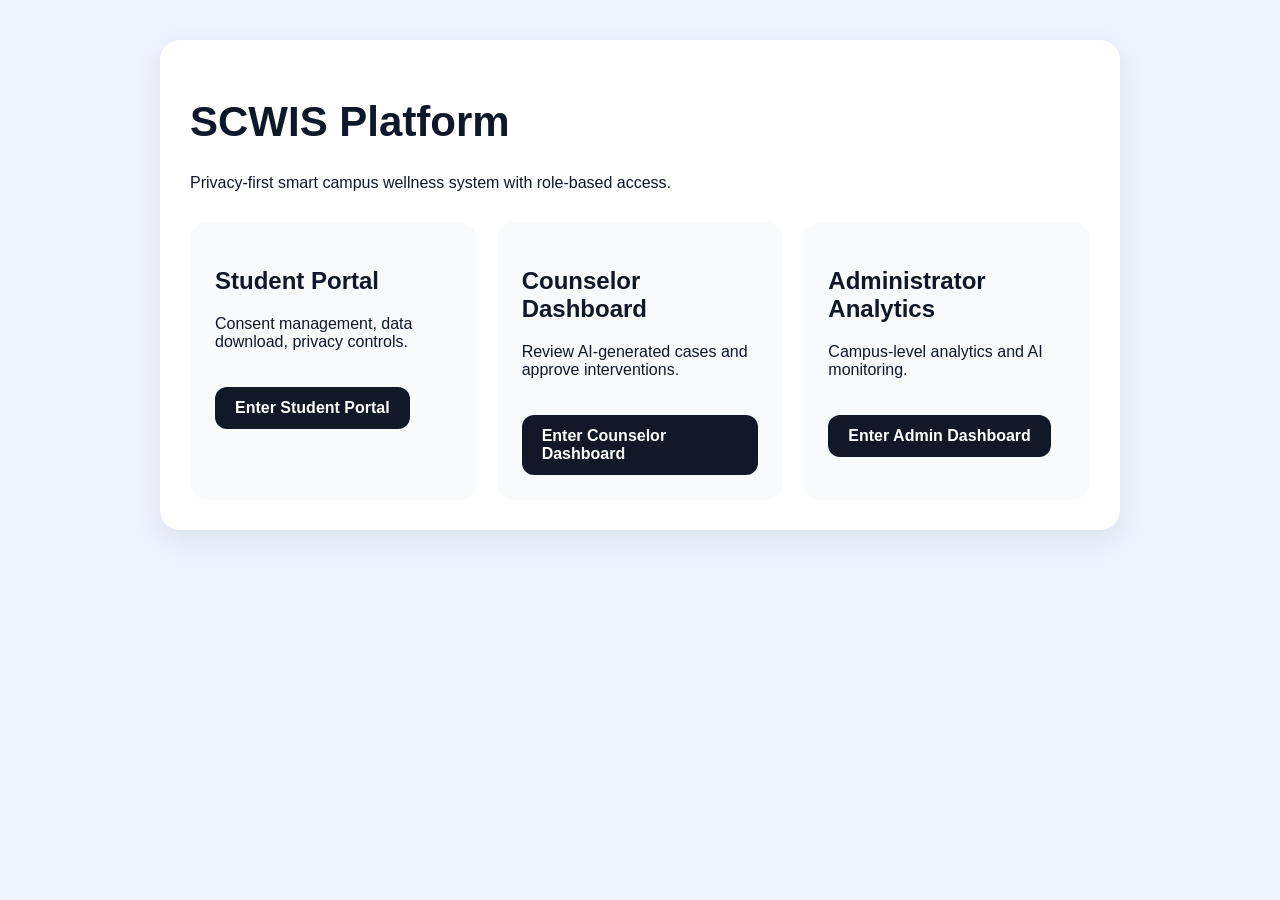
==== commit 736d7760: "Add files via upload" ====
--- a/index.html
+++ b/index.html
@@ -1,44 +1,35 @@
+
 <!DOCTYPE html>
-<html lang="en">
+<html>
 <head>
-<meta charset="UTF-8">
-<meta name="viewport" content="width=device-width, initial-scale=1.0">
-<title>SCWIS | Smart Campus Wellness</title>
-<style>
-:root{--dark:#08111f;--text:#0f172a;--muted:#64748b;--blue:#2563eb;--green:#10b981;--amber:#f59e0b;--rose:#ef4444;--indigo:#4f46e5;--glass:rgba(255,255,255,.86);--shadow:0 22px 55px rgba(15,23,42,.12)}
-*{box-sizing:border-box;margin:0;padding:0;font-family:Inter,-apple-system,BlinkMacSystemFont,"Segoe UI",Arial,sans-serif}
-html{scroll-behavior:smooth}body{color:var(--text);background:linear-gradient(135deg,#eef6ff,#f7f0ff);overflow-x:hidden}
-body:before,body:after{content:"";position:fixed;z-index:-1;width:430px;height:430px;border-radius:50%;filter:blur(75px);opacity:.35}
-body:before{background:#38bdf8;left:-120px;top:-120px}body:after{background:#a855f7;right:-120px;top:120px}
-a{text-decoration:none;color:inherit}button,input{font-family:inherit}button{border:0;cursor:pointer}
-.navbar{position:sticky;top:0;z-index:50;height:86px;display:flex;align-items:center;justify-content:space-between;padding:0 5vw;background:rgba(255,255,255,.9);backdrop-filter:blur(18px);border-bottom:1px solid rgba(255,255,255,.8)}
-.brand{display:flex;align-items:center;gap:14px}.brand-icon{width:54px;height:54px;border-radius:18px;background:linear-gradient(135deg,#020617,#312e81);color:white;display:grid;place-items:center;font-size:26px;box-shadow:0 12px 28px rgba(15,23,42,.25)}.brand-title{font-size:23px;font-weight:900}.brand-sub{font-size:12px;font-weight:700;color:var(--muted)}
-.nav-links{display:flex;gap:24px;font-size:14px;font-weight:800;color:#475569}.nav-cta{padding:14px 24px;border-radius:18px;color:white;background:var(--dark);font-weight:900;box-shadow:0 14px 28px rgba(15,23,42,.22)}
-.hero{max-width:1280px;margin:auto;min-height:calc(100vh - 86px);display:grid;grid-template-columns:1.05fr .95fr;gap:56px;align-items:center;padding:74px 5vw 105px}
-.badge{display:inline-flex;align-items:center;gap:8px;padding:9px 16px;border-radius:999px;font-size:12px;font-weight:900;border:1px solid #c7d2fe;background:#e0e7ff;color:#3730a3}.hero h1{margin-top:28px;font-size:clamp(44px,6vw,78px);line-height:.98;letter-spacing:-3px;font-weight:950}.hero p{margin-top:28px;max-width:740px;font-size:21px;line-height:1.75;color:#475569}.hero-actions{display:flex;gap:16px;margin-top:38px;flex-wrap:wrap}.btn{padding:16px 24px;border-radius:18px;font-size:15px;font-weight:900;display:inline-flex;align-items:center;gap:8px}.btn-dark{background:var(--dark);color:white;box-shadow:0 18px 36px rgba(15,23,42,.24)}.btn-light{background:rgba(255,255,255,.9);color:var(--text);box-shadow:0 12px 24px rgba(15,23,42,.08)}
-.stats{margin-top:46px;display:grid;grid-template-columns:repeat(3,1fr);gap:18px}.card{background:var(--glass);border:1px solid rgba(255,255,255,.78);backdrop-filter:blur(18px);border-radius:32px;padding:30px;box-shadow:var(--shadow)}.stat-card{padding:24px}.stat-icon{width:56px;height:56px;border-radius:20px;color:white;display:grid;place-items:center;font-size:24px;box-shadow:0 12px 24px rgba(15,23,42,.16)}.green{background:linear-gradient(135deg,#10b981,#34d399)}.purple{background:linear-gradient(135deg,#4f46e5,#8b5cf6)}.orange{background:linear-gradient(135deg,#f59e0b,#fb923c)}.blue{background:linear-gradient(135deg,#0ea5e9,#38bdf8)}.stat-value{margin-top:16px;font-size:36px;font-weight:950}.stat-label{margin-top:5px;color:var(--muted);font-size:14px;font-weight:800}
-.preview{padding:0;overflow:hidden}.preview-top{padding:28px;color:white;background:linear-gradient(135deg,#020617,#1e1b4b);display:flex;justify-content:space-between;gap:16px;align-items:flex-start}.preview-top small{display:block;color:#bae6fd;font-weight:900;letter-spacing:.22em;text-transform:uppercase}.preview-top h2{margin-top:8px;font-size:28px}.white-pill{background:rgba(255,255,255,.9);color:#0f172a;padding:8px 12px;border-radius:999px;font-size:12px;font-weight:900;white-space:nowrap}.preview-body{display:grid;grid-template-columns:200px 1fr}.side{padding:18px;background:rgba(255,255,255,.65);border-right:1px solid #e2e8f0}.side-item{padding:13px 14px;margin-bottom:9px;display:flex;gap:10px;align-items:center;border-radius:17px;color:#64748b;font-size:14px;font-weight:900}.side-item.active{color:white;background:var(--dark)}.preview-main{padding:22px;background:linear-gradient(135deg,#f8fafc,#eef2ff)}.mini-stats{display:grid;grid-template-columns:repeat(3,1fr);gap:11px}.mini-stats div,.queue-card{padding:16px;background:white;border-radius:24px;box-shadow:0 10px 25px rgba(15,23,42,.06)}.mini-stats span{display:block;font-size:11px;font-weight:900;color:var(--muted)}.mini-stats b{display:block;margin-top:8px;font-size:28px}.queue-card{margin-top:16px}.queue-head{display:flex;justify-content:space-between;align-items:center;margin-bottom:14px}.small-btn{padding:9px 14px;border-radius:14px;background:var(--indigo);color:white;font-weight:900}.student-row{display:grid;grid-template-columns:42px 1fr auto;gap:12px;align-items:center;padding:12px;margin-top:10px;border-radius:18px;background:#f8fafc}.avatar{width:42px;height:42px;border-radius:15px;display:grid;place-items:center;background:white;font-weight:900;box-shadow:0 8px 16px rgba(15,23,42,.08)}.avatar.dark{color:white;background:linear-gradient(135deg,#020617,#312e81)}.student-row span,.record-row span{display:block;color:var(--muted);font-size:12px;font-weight:700}
-.risk-pill{padding:7px 11px;border-radius:999px;font-size:12px;font-weight:900;white-space:nowrap}.risk-high{color:#9f1239;background:#ffe4e6}.risk-medium{color:#92400e;background:#fef3c7}.risk-low{color:#0369a1;background:#e0f2fe}.risk-balanced{color:#166534;background:#dcfce7}.risk-blocked{color:#475569;background:#f1f5f9}
-.section{max-width:1280px;margin:auto;padding:105px 5vw}.section-head{max-width:860px;margin:auto;text-align:center}.section-head h2,.architecture h2{margin-top:24px;font-size:clamp(36px,4.5vw,54px);line-height:1.06;letter-spacing:-2px;font-weight:950}.section-head p,.architecture p{margin-top:22px;color:#475569;font-size:18px;line-height:1.85}.three-grid,.dashboard-grid,.analytics-grid,.demo-grid,.portal-grid,.case-layout{display:grid;gap:22px;margin-top:64px}.three-grid{grid-template-columns:repeat(3,1fr)}.dashboard-grid{grid-template-columns:repeat(4,1fr)}.analytics-grid{grid-template-columns:1fr 1fr}.demo-grid{grid-template-columns:390px 1fr}.portal-grid{grid-template-columns:380px 1fr}.case-layout{grid-template-columns:1fr 420px}.feature-card h3{margin-top:24px;font-size:25px}.feature-card p{margin-top:12px;color:#475569;line-height:1.8}.architecture{display:grid;grid-template-columns:.92fr 1.08fr;gap:56px;align-items:center}.arch-list{margin-top:34px;display:grid;gap:13px}.arch-item,.layer{padding:16px;display:flex;gap:14px;align-items:center;border-radius:23px;background:rgba(255,255,255,.78);box-shadow:0 14px 30px rgba(15,23,42,.06)}.arch-icon{width:48px;height:48px;border-radius:17px;color:white;background:var(--dark);display:grid;place-items:center;flex-shrink:0}.arch-item small{display:block;margin-top:3px;color:var(--muted)}.layer-card{display:grid;gap:14px}.layer{background:white}.layer b{font-size:28px;color:#cbd5e1}.layer span{font-weight:950}
-.chart-head,.records-head,.review-head,.student-profile-head{display:flex;justify-content:space-between;gap:14px;align-items:center;margin-bottom:20px}.bar-chart{height:300px;display:flex;align-items:flex-end;gap:14px;padding:10px 0}.bar-item{flex:1;text-align:center}.bar-track{height:220px;max-width:55px;margin:auto;border-radius:18px;background:#eef2ff;display:flex;align-items:flex-end;overflow:hidden}.bar-fill{width:100%;border-radius:18px 18px 0 0}.bar-red{background:linear-gradient(180deg,#fb7185,#e11d48)}.bar-amber{background:linear-gradient(180deg,#fbbf24,#f59e0b)}.bar-blue{background:linear-gradient(180deg,#38bdf8,#0ea5e9)}.bar-green{background:linear-gradient(180deg,#34d399,#10b981)}.bar-gray{background:linear-gradient(180deg,#cbd5e1,#94a3b8)}.bar-item span{display:block;margin-top:8px;color:var(--muted);font-size:12px;font-weight:900}.bar-item b{display:block;font-size:13px}.trend{height:290px;padding:24px 10px 8px;border-radius:26px;background:linear-gradient(180deg,#f8fafc,#eef2ff);display:flex;align-items:flex-end;gap:22px}.trend-col{flex:1;text-align:center}.trend-bars{height:210px;display:flex;align-items:flex-end;justify-content:center;gap:8px}.trend-bar{width:22px;border-radius:12px 12px 0 0}.stress{background:linear-gradient(180deg,#fb7185,#f43f5e)}.wellbeing{background:linear-gradient(180deg,#38bdf8,#4f46e5)}.legend{margin-top:16px;display:flex;justify-content:center;gap:18px;color:var(--muted);font-size:13px;font-weight:900}.legend i,.pie-legend i{display:inline-block;width:11px;height:11px;border-radius:999px;margin-right:7px}.pie-layout{min-height:270px;display:flex;align-items:center;justify-content:center;gap:26px}.pie{width:180px;height:180px;border-radius:50%;display:grid;place-items:center;box-shadow:inset 0 0 0 22px rgba(255,255,255,.68),0 18px 35px rgba(15,23,42,.1)}.pie span{width:78px;height:78px;border-radius:50%;background:white;display:grid;place-items:center;font-size:28px;font-weight:950}.pie-legend{display:grid;gap:10px;color:#475569;font-size:14px;font-weight:800}
-.student-list{margin-top:22px;display:grid;gap:10px}.student-list button{padding:13px 16px;border-radius:18px;background:white;color:#475569;text-align:left;font-weight:900;box-shadow:0 8px 18px rgba(15,23,42,.05)}.student-list button.selected{color:white;background:var(--dark)}.privacy-actions{margin-top:24px;display:grid;gap:12px}.privacy-actions button,.wide-btn{padding:14px 16px;border-radius:18px;font-weight:950;display:flex;align-items:center;justify-content:center;gap:9px;background:#f1f5f9;color:var(--text)}.privacy-actions .danger{background:#e11d48;color:white}.privacy-actions .safe{background:#059669;color:white}.privacy-actions .outline-danger{color:#be123c;background:#fff1f2}.student-profile-head h3{font-size:28px}.student-profile-head p{margin-top:5px;color:var(--muted)}.data-grid{margin-top:24px;display:grid;grid-template-columns:repeat(6,1fr);gap:12px}.data-grid div{text-align:center;padding:14px;border-radius:18px;background:#f8fafc}.data-grid span{display:block;color:var(--muted);font-size:12px;font-weight:900}.data-grid b{display:block;margin-top:5px;font-size:22px}.note{margin-top:18px;padding:16px;border-radius:18px;color:#166534;background:#dcfce7;font-weight:800;line-height:1.6}.radar-wrap{margin-top:22px;display:flex;justify-content:center}.radar{width:300px;max-width:100%}
-.case-grid{margin-top:22px;display:grid;grid-template-columns:repeat(2,1fr);gap:16px}.case-card{padding:18px;border-radius:24px;background:white;box-shadow:0 8px 20px rgba(15,23,42,.06)}.case-card small{color:var(--muted);font-weight:900}.case-card h4{margin:6px 0 8px;font-size:20px}.case-card p{margin:9px 0;padding:10px;border-radius:16px;background:#f8fafc;color:#475569;font-size:12px;font-weight:700}.case-actions{margin-top:12px;display:grid;grid-template-columns:1fr 1fr;gap:8px}.case-actions button{padding:12px;border-radius:16px;font-weight:950}.case-actions button:first-child{background:#059669;color:white}.case-actions button:last-child{background:#f1f5f9;color:var(--text)}.decision{display:block;margin-top:10px;color:var(--muted);font-size:12px;font-weight:900}.empty-case{grid-column:1/-1;padding:44px;border-radius:24px;background:rgba(255,255,255,.7);color:var(--muted);display:grid;place-items:center;gap:10px;text-align:center}
-.upload-box{margin-top:24px;padding:40px;border:2px dashed #cbd5e1;border-radius:28px;background:rgba(255,255,255,.65);color:var(--muted);text-align:center;display:flex;flex-direction:column;gap:10px;align-items:center;cursor:pointer}.upload-box strong{color:var(--text)}.upload-box input{display:none}.wide-btn{width:100%;margin-top:14px}.wide-btn.dark{color:white;background:var(--dark)}.wide-btn.purple{color:white;background:var(--indigo)}.search-box{padding:12px 14px;border-radius:18px;background:white;display:flex;align-items:center;gap:8px;box-shadow:0 8px 18px rgba(15,23,42,.06)}.search-box input{border:0;outline:0;background:transparent;font-weight:700}.records-list{margin-top:22px;display:grid;gap:12px}.record-row{padding:14px;border-radius:24px;background:white;display:grid;grid-template-columns:48px 1fr 130px 1.2fr;gap:14px;align-items:center;box-shadow:0 8px 20px rgba(15,23,42,.05)}.record-row p{color:#475569;font-size:13px}.audit-card{margin-top:24px;color:white;background:var(--dark)}.audit-card p{color:#cbd5e1}.log-list{margin-top:18px;display:grid;gap:10px;max-height:280px;overflow:auto}.log-list div{padding:12px;border-radius:16px;color:#e2e8f0;background:rgba(255,255,255,.1);font-size:12px;font-weight:800}.footer{padding:45px 5vw;background:rgba(255,255,255,.72);border-top:1px solid rgba(255,255,255,.7)}
-@media(max-width:1160px){.hero,.architecture,.demo-grid,.case-layout,.portal-grid{grid-template-columns:1fr}.three-grid,.analytics-grid,.dashboard-grid{grid-template-columns:1fr 1fr}.preview-body{grid-template-columns:1fr}.side{display:none}.case-grid{grid-template-columns:1fr}.record-row{grid-template-columns:48px 1fr}.record-row p{grid-column:1/-1}.data-grid{grid-template-columns:repeat(3,1fr)}}@media(max-width:760px){.navbar{padding:0 20px}.nav-links,.nav-cta{display:none}.hero{padding-top:48px}.hero p{font-size:17px}.hero-actions{flex-direction:column}.stats,.mini-stats,.three-grid,.analytics-grid,.dashboard-grid{grid-template-columns:1fr}.chart-head,.records-head,.review-head,.student-profile-head{flex-direction:column;align-items:flex-start}.pie-layout{flex-direction:column}.data-grid{grid-template-columns:repeat(2,1fr)}}
-</style>
+<title>SCWIS</title>
+<link rel="stylesheet" href="style.css">
 </head>
 <body>
-<header class="navbar"><a href="#top" class="brand"><div class="brand-icon">♥</div><div><div class="brand-title">SCWIS</div><div class="brand-sub">Smart Campus Wellness</div></div></a><nav class="nav-links"><a href="#solution">Solution</a><a href="#architecture">Architecture</a><a href="#analytics">AI Analytics</a><a href="#student">Student Portal</a><a href="#counselor">Counselor Dashboard</a><a href="#demo">Demo</a></nav><a href="#demo" class="nav-cta">Try Demo</a></header>
-<main id="top">
-<section class="hero"><div><span class="badge">▣ Functional Prototype</span><h1>Privacy-first wellness intelligence for proactive student support.</h1><p>SCWIS converts consented campus behavior data into explainable risk signals, while keeping final decisions in the hands of trained counselors.</p><div class="hero-actions"><a href="#demo" class="btn btn-dark">Launch Interactive Demo</a><a href="#analytics" class="btn btn-light">View AI Analytics</a></div><div class="stats"><div class="card stat-card"><div class="stat-icon green">✓</div><div class="stat-value" id="statConsented">0/0</div><div class="stat-label">Consented records</div></div><div class="card stat-card"><div class="stat-icon orange">!</div><div class="stat-value" id="statSignals">0</div><div class="stat-label">AI risk signals</div></div><div class="card stat-card"><div class="stat-icon purple">◎</div><div class="stat-value" id="statReviewed">0</div><div class="stat-label">Human decisions</div></div></div></div><div class="card preview"><div class="preview-top"><div><small>Enterprise Live Preview</small><h2>SCWIS Command Center</h2></div><div class="white-pill">Offline-ready</div></div><div class="preview-body"><aside class="side"><div class="side-item active">⌂ Overview</div><div class="side-item">◈ AI Analytics</div><div class="side-item">◎ Counselor Review</div><div class="side-item">▣ Student Privacy</div><div class="side-item">▤ Local DB</div></aside><div class="preview-main"><div class="mini-stats"><div><span>Records</span><b id="miniRecords">0</b></div><div><span>High Risk</span><b id="miniHigh" style="color:#e11d48;">0</b></div><div><span>Pending Cases</span><b id="miniPending" style="color:#f59e0b;">0</b></div></div><div class="queue-card"><div class="queue-head"><h3>Risk Signal Queue</h3><button class="small-btn" onclick="runAI()">Run AI</button></div><div id="previewQueue"></div></div></div></div></div></section>
-<section id="solution" class="section"><div class="section-head"><span class="badge">Solution Focus</span><h2>Designed for care, privacy, and operational feasibility.</h2><p>SCWIS balances proactive wellness support, privacy autonomy, human-centered intervention, and resilient campus integration.</p></div><div class="three-grid"><div class="card feature-card"><div class="stat-icon green">✓</div><h3>Consent-first data use</h3><p>Student authorization is checked before storage, analytics, or counselor review.</p></div><div class="card feature-card"><div class="stat-icon purple">AI</div><h3>Explainable AI</h3><p>Risk signals include transparent reasons such as sleep decline, isolation patterns, or stress check-ins.</p></div><div class="card feature-card"><div class="stat-icon orange">◎</div><h3>Human-in-the-loop</h3><p>Counselors validate every case before any support message or intervention occurs.</p></div></div></section>
-<section id="architecture" class="section architecture"><div><span class="badge">Proposed Solution Architecture</span><h2>Five-layer architecture with a controlled data pipeline.</h2><p>SCWIS connects campus systems, consent enforcement, privacy-separated storage, AI analysis, and role-based applications into one deployable architecture.</p><div class="arch-list"><div class="arch-item"><div class="arch-icon">1</div><div><b>Data Sources</b><small>LMS, dining card, library, gym access, voluntary check-ins</small></div></div><div class="arch-item"><div class="arch-icon">2</div><div><b>Consent Filter</b><small>Authorization checked before processing</small></div></div><div class="arch-item"><div class="arch-icon">3</div><div><b>Local Prototype Database</b><small>localStorage simulates persistent system data</small></div></div><div class="arch-item"><div class="arch-icon">4</div><div><b>Intelligence Layer</b><small>Rule-based AI detection and dashboard analytics</small></div></div><div class="arch-item"><div class="arch-icon">5</div><div><b>Application Layer</b><small>Student portal, counselor dashboard, admin analytics</small></div></div></div></div><div class="card layer-card"><div class="layer"><b>01</b><span>Multi-source Campus Data</span></div><div class="layer"><b>02</b><span>Consent Filter</span></div><div class="layer"><b>03</b><span>Persistent Local Database</span></div><div class="layer"><b>04</b><span>Explainable Intelligence</span></div><div class="layer"><b>05</b><span>Role-based Applications</span></div></div></section>
-<section id="analytics" class="section"><div class="section-head"><span class="badge">AI Detection Analytics</span><h2>Visual risk intelligence for decision support.</h2><p>The AI module does not diagnose students. It visualizes consented behavioral patterns and flags cases for professional review.</p></div><div class="analytics-grid"><div class="card chart-card"><div class="chart-head"><h3>Risk Score by Student</h3><span class="risk-pill risk-low">AI Output</span></div><div class="bar-chart" id="riskBarChart"></div></div><div class="card chart-card"><div class="chart-head"><h3>Risk Distribution</h3><span class="risk-pill risk-low">Live</span></div><div class="pie-layout"><div class="pie" id="riskPie"><span id="pieTotal">0</span></div><div class="pie-legend" id="pieLegend"></div></div></div><div class="card chart-card" style="grid-column:1/-1;"><div class="chart-head"><h3>Campus Stress and Wellbeing Trend</h3><span class="risk-pill risk-low">6-week view</span></div><div class="trend" id="trendChart"></div><div class="legend"><span><i style="background:#f43f5e;"></i>Stress</span><span><i style="background:#4f46e5;"></i>Wellbeing</span></div></div></div></section>
-<section id="student" class="section"><div class="section-head"><span class="badge">Student Privacy Portal</span><h2>Students can view, control, download, or delete their data.</h2><p>This portal demonstrates privacy autonomy and makes consent management visible.</p></div><div class="portal-grid"><div class="card portal-card"><h3>Student Profile</h3><p style="color:#64748b;margin-top:8px;line-height:1.7;">Select a student record to simulate a privacy portal.</p><div class="student-list" id="studentList"></div><div class="privacy-actions"><button id="consentButton" onclick="toggleConsent()">Withdraw Analytics Consent</button><button onclick="downloadStudentData()">⬇ Download My Data</button><button class="outline-danger" onclick="deleteStudentData()">🗑 Delete Optional Data</button></div></div><div class="card portal-card"><div class="student-profile-head"><div class="avatar dark" style="width:64px;height:64px;border-radius:22px;font-size:24px;" id="profileAvatar">A</div><div><h3 id="profileName">Student</h3><p id="profileMeta">ID · Consent</p></div><span id="profileRisk" class="risk-pill risk-balanced">Balanced</span></div><div class="data-grid" id="dataGrid"></div><div class="radar-wrap"><svg class="radar" viewBox="0 0 220 220" id="radarSvg"></svg></div><div class="note">This system is for support, not surveillance. Optional data can be withdrawn or deleted by the student.</div></div></div></section>
-<section id="counselor" class="section"><div class="section-head"><span class="badge">Counselor Enterprise Dashboard</span><h2>Case prioritization with human validation.</h2><p>Counselors review explainable AI alerts, approve support actions, and maintain a complete audit trail.</p></div><div class="dashboard-grid"><div class="card stat-card"><div class="stat-icon orange">!</div><div class="stat-value" id="dashNeedReview">0</div><div class="stat-label">Students needing review</div></div><div class="card stat-card"><div class="stat-icon purple">◎</div><div class="stat-value" id="dashPending">0</div><div class="stat-label">Pending cases</div></div><div class="card stat-card"><div class="stat-icon green">✓</div><div class="stat-value" id="dashReviewed">0</div><div class="stat-label">Reviewed decisions</div></div><div class="card stat-card"><div class="stat-icon blue">✉</div><div class="stat-value" id="dashSupport">0</div><div class="stat-label">Support outreach</div></div></div><div class="case-layout"><div class="card"><div class="review-head"><h3>Review Queue</h3><button class="small-btn" onclick="runAI()">Refresh AI Queue</button></div><div class="case-grid" id="caseGrid"></div></div><div class="card chart-card"><div class="chart-head"><h3>Intervention Status</h3><span class="risk-pill risk-low">Live</span></div><div class="pie-layout" style="flex-direction:column;"><div class="pie" id="interventionPie"><span id="interventionTotal">0</span></div><div class="pie-legend" id="interventionLegend"></div></div></div></div></section>
-<section id="demo" class="section"><div class="section-head"><span class="badge">Interactive Demo & Local Database</span><h2>Upload data, run AI, review cases, and persist changes.</h2><p>This prototype uses browser localStorage as a front-end database. Refreshing the page keeps imported data, cases, consent changes, and audit logs.</p></div><div class="demo-grid"><div class="card import-card"><h3>Data Import</h3><p style="color:#64748b;margin-top:8px;line-height:1.7;">Upload student records using CSV. Consent is enforced immediately after import.</p><label class="upload-box"><span style="font-size:42px;">⬆</span><strong>Select CSV File</strong><span>Records without consent are blocked</span><input type="file" accept=".csv" onchange="uploadCSV(event)" /></label><button class="wide-btn dark" onclick="downloadCSVTemplate()">⬇ Download CSV Template</button><button class="wide-btn purple" onclick="runAI()">AI Run AI Detection</button><button class="wide-btn" onclick="resetDatabase()">▤ Reset Local Database</button></div><div class="card"><div class="records-head"><div><h3>Student Records & Risk Signals</h3><p style="color:#64748b;margin-top:8px;">Search imported records and inspect AI explanations.</p></div><div class="search-box">🔍 <input id="searchInput" placeholder="Search student or ID" oninput="renderAll()" /></div></div><div class="records-list" id="recordsList"></div></div></div><div class="card audit-card"><h3>Audit Log</h3><p>Every import, consent change, data deletion, AI detection, and counselor decision is traceable.</p><div class="log-list" id="logList"></div></div></section>
-</main><footer class="footer"><div class="brand"><div class="brand-icon">♥</div><div><div class="brand-title">SCWIS</div><div class="brand-sub">No automatic intervention · Consent-first · Human-in-the-loop</div></div></div></footer>
-<script>
-const STORAGE_KEY="scwis_final_html_state_v1";const defaultStudents=[{id:"S1001",name:"Alex Chen",consent:true,lms:92,library:6,dining:14,gym:5,stress:2,sleep:7.4,social:8},{id:"S1002",name:"Maya Lee",consent:true,lms:43,library:0,dining:4,gym:0,stress:4,sleep:4.2,social:2},{id:"S1003",name:"Daniel Wong",consent:false,lms:76,library:3,dining:9,gym:2,stress:3,sleep:6.1,social:5},{id:"S1004",name:"Sara Patel",consent:true,lms:38,library:1,dining:5,gym:1,stress:5,sleep:3.8,social:1},{id:"S1005",name:"Ryan Smith",consent:true,lms:81,library:4,dining:10,gym:3,stress:2,sleep:6.9,social:6},{id:"S1006",name:"Olivia Brown",consent:true,lms:67,library:2,dining:8,gym:1,stress:3,sleep:5.8,social:4}];const trendData=[{week:"W1",stress:44,wellbeing:78},{week:"W2",stress:49,wellbeing:74},{week:"W3",stress:55,wellbeing:69},{week:"W4",stress:52,wellbeing:71},{week:"W5",stress:46,wellbeing:76},{week:"W6",stress:39,wellbeing:80}];let state=loadState()||{students:defaultStudents,cases:[],selectedId:defaultStudents[0].id,logs:["Consent filter initialized","Audit logging enabled","Offline resource package ready"]};function saveState(){localStorage.setItem(STORAGE_KEY,JSON.stringify(state))}function loadState(){try{const raw=localStorage.getItem(STORAGE_KEY);return raw?JSON.parse(raw):null}catch{return null}}function addLog(message){state.logs.unshift(new Date().toLocaleTimeString()+" — "+message);state.logs=state.logs.slice(0,12);saveState();renderAll()}function riskOf(s){if(!s.consent)return{score:null,level:"Blocked",tone:"blocked",reasons:["No student consent. This record is excluded before analysis."]};let score=0;const reasons=[];if(s.lms<50){score+=22;reasons.push("Sharp LMS activity decline")}if(s.dining<6){score+=18;reasons.push("Irregular dining pattern")}if(s.gym===0){score+=8;reasons.push("No recent physical activity record")}if(s.library<=1){score+=10;reasons.push("Low academic-space engagement")}if(s.stress>=4){score+=22;reasons.push("High voluntary stress check-in")}if(s.sleep<5){score+=18;reasons.push("Sleep below healthy range")}if(s.social<=2){score+=15;reasons.push("Possible social isolation pattern")}score=Math.min(100,score);if(score>=80)return{score,level:"High",tone:"high",reasons};if(score>=55)return{score,level:"Medium",tone:"medium",reasons};if(score>=30)return{score,level:"Low",tone:"low",reasons};return{score,level:"Balanced",tone:"balanced",reasons:["No major risk pattern detected"]}}function enrichedStudents(){return state.students.map(s=>({...s,risk:riskOf(s)}))}function riskClass(tone){if(tone==="high")return"risk-high";if(tone==="medium")return"risk-medium";if(tone==="low")return"risk-low";if(tone==="blocked")return"risk-blocked";return"risk-balanced"}function runAI(){const flagged=enrichedStudents().filter(s=>s.risk.score!==null&&s.risk.score>=55);state.cases=flagged.map((s,i)=>({caseId:"CASE-"+(3100+i),studentId:s.id,name:s.name,score:s.risk.score,level:s.risk.level,reasons:s.risk.reasons,decision:"Pending",intervention:"Waiting for counselor review"}));addLog(state.cases.length+" explainable risk signal(s) generated for counselor review")}function decide(caseId,decision){state.cases=state.cases.map(c=>c.caseId!==caseId?c:{...c,decision,intervention:decision==="Approve Support"?"Resource recommendation + counselor outreach":"Monitor only, no direct outreach"});addLog("Counselor decision recorded for "+caseId+": "+decision)}function selectStudent(id){state.selectedId=id;saveState();renderAll()}function selectedStudent(){return enrichedStudents().find(s=>s.id===state.selectedId)||enrichedStudents()[0]}function toggleConsent(){const s=selectedStudent();state.students=state.students.map(x=>x.id===s.id?{...x,consent:!x.consent}:x);addLog(s.id+(s.consent?" withdrew analytics consent":" granted analytics consent"))}function deleteStudentData(){const s=selectedStudent();state.students=state.students.map(x=>x.id===s.id?{...x,consent:false,lms:0,library:0,dining:0,gym:0,stress:0,sleep:0,social:0}:x);addLog(s.id+" deleted optional wellness data")}function downloadStudentData(){const s=selectedStudent();downloadText(JSON.stringify(s,null,2),s.id+"_scwis_data.json","application/json");addLog(s.id+" downloaded personal data copy")}function downloadCSVTemplate(){const csv="student_id,name,consent,lms_activity,library_visits,dining_count,gym_visits,self_report_stress,sleep_hours,social_activity\nS2001,Jamie Lin,true,86,5,12,3,2,7.1,7\nS2002,Chris Zhao,true,41,0,3,0,5,4.0,1\nS2003,Nina Park,false,77,4,10,2,3,6.5,5";downloadText(csv,"scwis_student_data_template.csv","text/csv")}function downloadText(text,filename,type){const blob=new Blob([text],{type});const url=URL.createObjectURL(blob);const a=document.createElement("a");a.href=url;a.download=filename;a.click();URL.revokeObjectURL(url)}function uploadCSV(event){const file=event.target.files[0];if(!file)return;const reader=new FileReader();reader.onload=function(e){const imported=parseCSV(String(e.target.result||""));if(!imported.length){alert("CSV format not recognized.");return}state.students=imported;state.cases=[];state.selectedId=imported[0].id;addLog(imported.length+" CSV records imported; consent filter applied")};reader.readAsText(file)}function parseCSV(text){const rows=text.trim().split(/\r?\n/).filter(Boolean);if(rows.length<2)return[];const headers=rows[0].split(",").map(h=>h.trim());return rows.slice(1).map(row=>{const values=row.split(",").map(v=>v.trim());const obj={};headers.forEach((h,i)=>obj[h]=values[i]);return{id:obj.student_id||obj.id||"Unknown",name:obj.name||"Unnamed Student",consent:["true","yes","1"].includes(String(obj.consent).toLowerCase()),lms:Number(obj.lms_activity||obj.lms||0),library:Number(obj.library_visits||obj.library||0),dining:Number(obj.dining_count||obj.dining||0),gym:Number(obj.gym_visits||obj.gym||0),stress:Number(obj.self_report_stress||obj.stress||0),sleep:Number(obj.sleep_hours||obj.sleep||0),social:Number(obj.social_activity||obj.social||0)}})}function resetDatabase(){state={students:JSON.parse(JSON.stringify(defaultStudents)),cases:[],selectedId:defaultStudents[0].id,logs:["Local database reset","Consent filter initialized","Audit logging enabled"]};saveState();renderAll()}function renderStats(){const data=enrichedStudents();const consented=state.students.filter(s=>s.consent).length;const flagged=data.filter(s=>s.risk.score!==null&&s.risk.score>=55);const high=data.filter(s=>s.risk.level==="High").length;const reviewed=state.cases.filter(c=>c.decision!=="Pending").length;const pending=state.cases.filter(c=>c.decision==="Pending").length;const support=state.cases.filter(c=>c.decision==="Approve Support").length;setText("statConsented",consented+"/"+state.students.length);setText("statSignals",flagged.length);setText("statReviewed",reviewed);setText("miniRecords",state.students.length);setText("miniHigh",high);setText("miniPending",pending);setText("dashNeedReview",flagged.length);setText("dashPending",pending);setText("dashReviewed",reviewed);setText("dashSupport",support)}function renderPreviewQueue(){document.getElementById("previewQueue").innerHTML=enrichedStudents().slice(0,4).map(s=>`<div class="student-row"><div class="avatar">${s.name[0]}</div><div><strong>${s.name}</strong><span>${s.id} · consent ${s.consent?"yes":"no"}</span></div><span class="risk-pill ${riskClass(s.risk.tone)}">${s.risk.level}${s.risk.score!==null?" · "+s.risk.score:""}</span></div>`).join("")}function renderRiskBar(){document.getElementById("riskBarChart").innerHTML=enrichedStudents().map(s=>{const value=s.risk.score||0;let tone="bar-green";if(s.risk.level==="High")tone="bar-red";else if(s.risk.level==="Medium")tone="bar-amber";else if(s.risk.level==="Low")tone="bar-blue";else if(s.risk.level==="Blocked")tone="bar-gray";return`<div class="bar-item"><div class="bar-track"><div class="bar-fill ${tone}" style="height:${value}%"></div></div><span>${s.id.replace("S","")}</span><b>${value}</b></div>`}).join("")}function renderTrend(){document.getElementById("trendChart").innerHTML=trendData.map(d=>`<div class="trend-col"><div class="trend-bars"><div class="trend-bar stress" style="height:${d.stress*1.55}px"></div><div class="trend-bar wellbeing" style="height:${d.wellbeing*1.55}px"></div></div><span>${d.week}</span></div>`).join("")}function renderPie(id,legendId,totalId,values){const total=values.reduce((a,b)=>a+b.value,0)||1;let start=0;const parts=values.map(v=>{const end=start+(v.value/total)*100;const part=`${v.color} ${start}% ${end}%`;start=end;return part});document.getElementById(id).style.background="conic-gradient("+parts.join(",")+")";setText(totalId,total);document.getElementById(legendId).innerHTML=values.map(v=>`<div><i style="background:${v.color}"></i>${v.label}: <b>${v.value}</b></div>`).join("")}function renderDistribution(){const data=enrichedStudents();renderPie("riskPie","pieLegend","pieTotal",[{label:"High",value:data.filter(s=>s.risk.level==="High").length,color:"#f43f5e"},{label:"Medium",value:data.filter(s=>s.risk.level==="Medium").length,color:"#f59e0b"},{label:"Low",value:data.filter(s=>s.risk.level==="Low").length,color:"#0ea5e9"},{label:"Balanced",value:data.filter(s=>s.risk.level==="Balanced").length,color:"#10b981"},{label:"Blocked",value:data.filter(s=>s.risk.level==="Blocked").length,color:"#94a3b8"}]);renderPie("interventionPie","interventionLegend","interventionTotal",[{label:"Pending",value:state.cases.filter(c=>c.decision==="Pending").length,color:"#f59e0b"},{label:"Support",value:state.cases.filter(c=>c.decision==="Approve Support").length,color:"#10b981"},{label:"Monitor",value:state.cases.filter(c=>c.decision==="Monitor Only").length,color:"#0ea5e9"}])}function renderStudentPortal(){const data=enrichedStudents();const selected=selectedStudent();document.getElementById("studentList").innerHTML=data.map(s=>`<button class="${selected.id===s.id?"selected":""}" onclick="selectStudent('${s.id}')">${s.name}</button>`).join("");const consentBtn=document.getElementById("consentButton");consentBtn.className=selected.consent?"danger":"safe";consentBtn.textContent=selected.consent?"Withdraw Analytics Consent":"Grant Analytics Consent";setText("profileAvatar",selected.name[0]);setText("profileName",selected.name);setText("profileMeta",selected.id+" · Consent "+(selected.consent?"Granted":"Blocked"));const riskEl=document.getElementById("profileRisk");riskEl.className="risk-pill "+riskClass(selected.risk.tone);riskEl.textContent=selected.risk.level+(selected.risk.score!==null?" · "+selected.risk.score:"");document.getElementById("dataGrid").innerHTML=[["LMS",selected.lms],["Library",selected.library],["Dining",selected.dining],["Gym",selected.gym],["Stress",selected.stress],["Sleep",selected.sleep]].map(([k,v])=>`<div><span>${k}</span><b>${v}</b></div>`).join("");renderRadar(selected)}function renderRadar(s){const metrics=[{label:"LMS",value:Math.min(100,s.lms)},{label:"Sleep",value:Math.min(100,s.sleep*12)},{label:"Social",value:Math.min(100,s.social*12)},{label:"Dining",value:Math.min(100,s.dining*7)},{label:"Library",value:Math.min(100,s.library*14)},{label:"Stress",value:Math.max(0,100-s.stress*18)}];const points=metrics.map((m,i)=>{const angle=-90+(360/metrics.length)*i;const radius=(m.value/100)*86;const x=110+radius*Math.cos(angle*Math.PI/180);const y=110+radius*Math.sin(angle*Math.PI/180);return`${x},${y}`}).join(" ");let svg="";[40,65,90].forEach(r=>{svg+=`<circle cx="110" cy="110" r="${r}" fill="none" stroke="#dbeafe" stroke-width="1.5"></circle>`});metrics.forEach((m,i)=>{const angle=-90+(360/metrics.length)*i;const x=110+96*Math.cos(angle*Math.PI/180);const y=110+96*Math.sin(angle*Math.PI/180);svg+=`<line x1="110" y1="110" x2="${x}" y2="${y}" stroke="#e2e8f0" stroke-width="1"></line>`});svg+=`<polygon points="${points}" fill="rgba(79,70,229,0.24)" stroke="#4f46e5" stroke-width="3"></polygon>`;metrics.forEach((m,i)=>{const angle=-90+(360/metrics.length)*i;const x=110+105*Math.cos(angle*Math.PI/180);const y=110+105*Math.sin(angle*Math.PI/180);svg+=`<text x="${x}" y="${y}" text-anchor="middle" dominant-baseline="middle" font-size="10" font-weight="800" fill="#475569">${m.label}</text>`});document.getElementById("radarSvg").innerHTML=svg}function renderCases(){const el=document.getElementById("caseGrid");if(!state.cases.length){el.innerHTML=`<div class="empty-case"><b>No active cases</b><span>Run AI detection first.</span></div>`;return}el.innerHTML=state.cases.map(c=>`<div class="case-card"><small>${c.caseId}</small><h4>${c.name}</h4><span class="risk-pill ${c.level==="High"?"risk-high":"risk-medium"}">${c.level} · ${c.score}</span>${c.reasons.slice(0,3).map(r=>`<p>• ${r}</p>`).join("")}<div class="case-actions"><button onclick="decide('${c.caseId}','Approve Support')">Support</button><button onclick="decide('${c.caseId}','Monitor Only')">Monitor</button></div><span class="decision">Decision: ${c.decision}</span></div>`).join("")}function renderRecords(){const q=(document.getElementById("searchInput")?.value||"").toLowerCase();const data=enrichedStudents().filter(s=>(s.id+" "+s.name).toLowerCase().includes(q));document.getElementById("recordsList").innerHTML=data.map(s=>`<div class="record-row"><div class="avatar dark">${s.name[0]}</div><div><strong>${s.name}</strong><span>${s.id} · Consent ${s.consent?"Granted":"Blocked"}</span></div><span class="risk-pill ${riskClass(s.risk.tone)}">${s.risk.level}${s.risk.score!==null?" · "+s.risk.score:""}</span><p>${s.risk.reasons.slice(0,2).join("; ")}</p></div>`).join("")}function renderLogs(){document.getElementById("logList").innerHTML=state.logs.map(log=>`<div>${log}</div>`).join("")}function setText(id,value){const el=document.getElementById(id);if(el)el.textContent=value}function renderAll(){saveState();renderStats();renderPreviewQueue();renderRiskBar();renderTrend();renderDistribution();renderStudentPortal();renderCases();renderRecords();renderLogs()}renderAll();
-</script>
-</body></html>
+<div class="card">
+<h1>SCWIS Platform</h1>
+<p>Privacy-first smart campus wellness system with role-based access.</p>
+
+<div class="grid">
+<div class="role">
+<h2>Student Portal</h2>
+<p>Consent management, data download, privacy controls.</p>
+<a class="button" href="student.html">Enter Student Portal</a>
+</div>
+
+<div class="role">
+<h2>Counselor Dashboard</h2>
+<p>Review AI-generated cases and approve interventions.</p>
+<a class="button" href="counselor.html">Enter Counselor Dashboard</a>
+</div>
+
+<div class="role">
+<h2>Administrator Analytics</h2>
+<p>Campus-level analytics and AI monitoring.</p>
+<a class="button" href="admin.html">Enter Admin Dashboard</a>
+</div>
+</div>
+
+</div>
+</body>
+</html>
--- a/style.css
+++ b/style.css
@@ -0,0 +1,38 @@
+
+body{
+font-family:Arial,sans-serif;
+background:#eef4ff;
+margin:0;
+padding:40px;
+color:#0f172a;
+}
+.card{
+background:white;
+padding:30px;
+border-radius:20px;
+max-width:900px;
+margin:auto;
+box-shadow:0 10px 30px rgba(0,0,0,0.08);
+}
+h1{font-size:42px}
+.grid{
+display:grid;
+grid-template-columns:repeat(auto-fit,minmax(220px,1fr));
+gap:20px;
+margin-top:30px;
+}
+.role{
+padding:25px;
+border-radius:18px;
+background:#f8fafc;
+}
+a.button{
+display:inline-block;
+margin-top:20px;
+padding:12px 20px;
+background:#111827;
+color:white;
+border-radius:12px;
+text-decoration:none;
+font-weight:bold;
+}
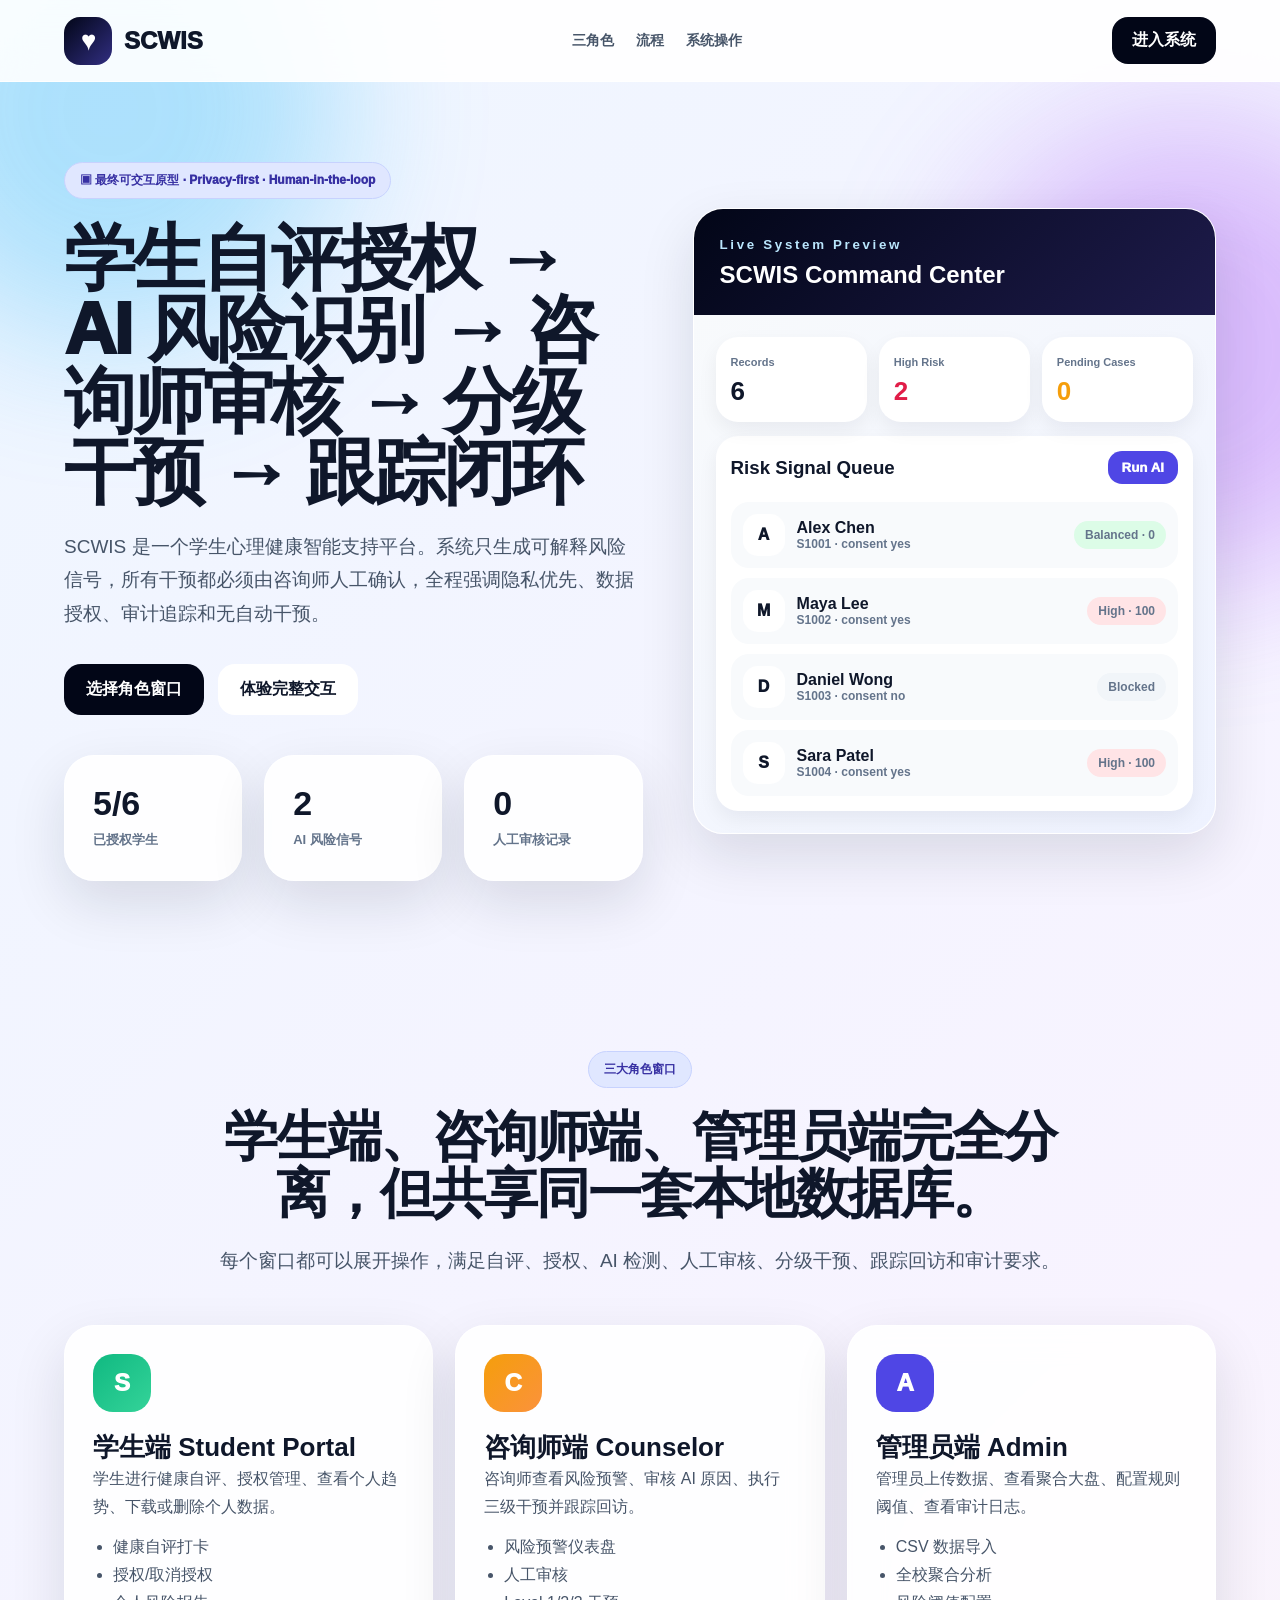
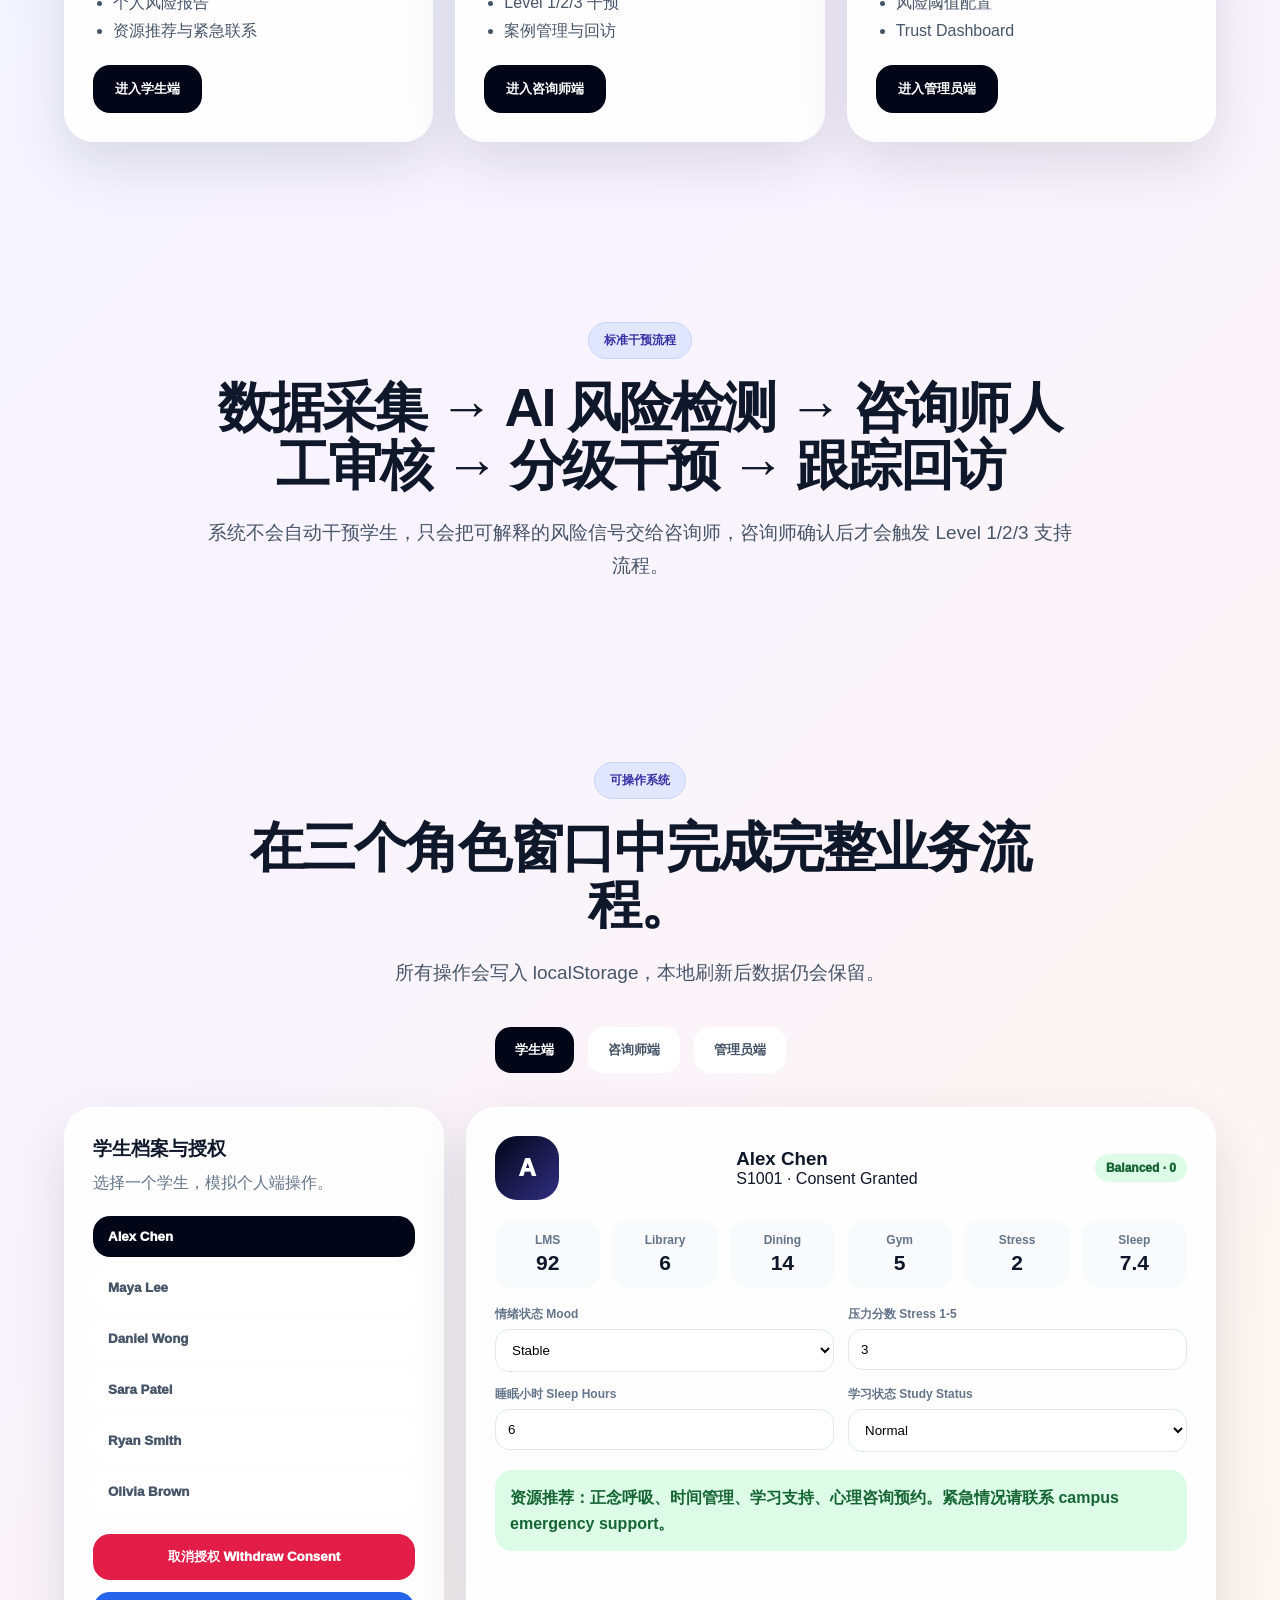
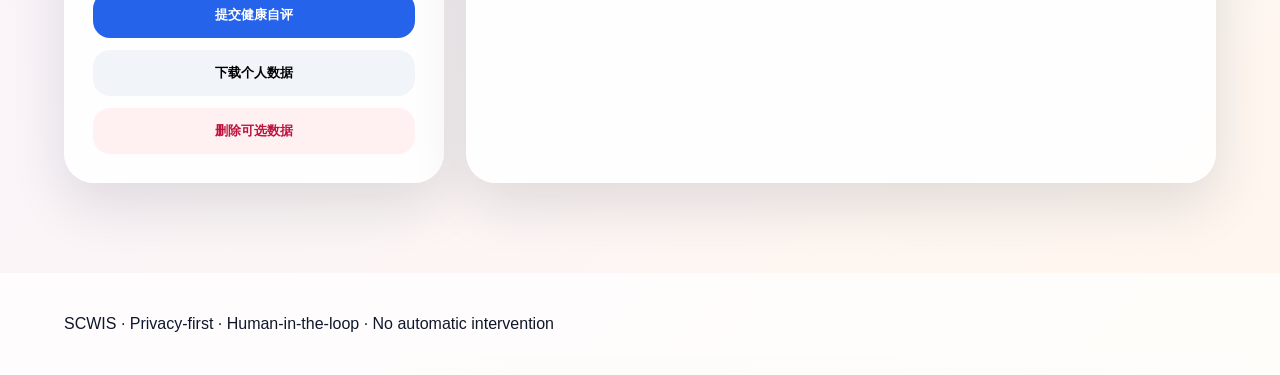
==== commit 259eadf3: "Add files via upload" ====
--- a/index.html
+++ b/index.html
@@ -1,35 +1,173 @@
-
 <!DOCTYPE html>
-<html>
+<html lang="zh-CN">
 <head>
-<title>SCWIS</title>
-<link rel="stylesheet" href="style.css">
+<meta charset="UTF-8" />
+<meta name="viewport" content="width=device-width, initial-scale=1.0" />
+<title>SCWIS | Smart Campus Wellness Information System</title>
+<link rel="stylesheet" href="style.css" />
 </head>
 <body>
-<div class="card">
-<h1>SCWIS Platform</h1>
-<p>Privacy-first smart campus wellness system with role-based access.</p>
+<nav>
+  <a class="logo" href="#top"><span>♥</span>SCWIS</a>
+  <div class="navlinks">
+    <a href="#roles">三角色</a>
+    <a href="#process">流程</a>
+    <a href="#system">系统操作</a>
+  </div>
+  <a class="navbtn" href="#system">进入系统</a>
+</nav>
 
-<div class="grid">
-<div class="role">
-<h2>Student Portal</h2>
-<p>Consent management, data download, privacy controls.</p>
-<a class="button" href="student.html">Enter Student Portal</a>
-</div>
+<main id="top">
+<section class="hero">
+  <div>
+    <span class="badge">▣ 最终可交互原型 · Privacy-first · Human-in-the-loop</span>
+    <h1>学生自评授权 → AI 风险识别 → 咨询师审核 → 分级干预 → 跟踪闭环</h1>
+    <p>SCWIS 是一个学生心理健康智能支持平台。系统只生成可解释风险信号，所有干预都必须由咨询师人工确认，全程强调隐私优先、数据授权、审计追踪和无自动干预。</p>
+    <div class="actions">
+      <a class="btn dark" href="#roles">选择角色窗口</a>
+      <a class="btn light" href="#system">体验完整交互</a>
+    </div>
+    <div class="stats">
+      <div class="card stat"><h2 id="statConsented">0/0</h2><p>已授权学生</p></div>
+      <div class="card stat"><h2 id="statSignals">0</h2><p>AI 风险信号</p></div>
+      <div class="card stat"><h2 id="statReviewed">0</h2><p>人工审核记录</p></div>
+    </div>
+  </div>
+  <div class="card preview">
+    <div class="previewTop"><small>Live System Preview</small><h2>SCWIS Command Center</h2></div>
+    <div class="previewBody">
+      <div class="mini">
+        <div><span>Records</span><b id="miniRecords">0</b></div>
+        <div><span>High Risk</span><b id="miniHigh" class="redText">0</b></div>
+        <div><span>Pending Cases</span><b id="miniPending" class="amberText">0</b></div>
+      </div>
+      <div class="queue">
+        <div class="head"><h3>Risk Signal Queue</h3><button class="small-btn" onclick="runAI()">Run AI</button></div>
+        <div id="previewQueue"></div>
+      </div>
+    </div>
+  </div>
+</section>
 
-<div class="role">
-<h2>Counselor Dashboard</h2>
-<p>Review AI-generated cases and approve interventions.</p>
-<a class="button" href="counselor.html">Enter Counselor Dashboard</a>
-</div>
+<section id="roles" class="section">
+  <div class="section-head">
+    <span class="badge">三大角色窗口</span>
+    <h2>学生端、咨询师端、管理员端完全分离，但共享同一套本地数据库。</h2>
+    <p>每个窗口都可以展开操作，满足自评、授权、AI 检测、人工审核、分级干预、跟踪回访和审计要求。</p>
+  </div>
+  <div class="windows">
+    <div class="card window"><div class="icon green">S</div><h3>学生端 Student Portal</h3><p>学生进行健康自评、授权管理、查看个人趋势、下载或删除个人数据。</p><ul><li>健康自评打卡</li><li>授权/取消授权</li><li>个人风险报告</li><li>资源推荐与紧急联系</li></ul><button class="btn dark" onclick="openPanel('student')">进入学生端</button></div>
+    <div class="card window"><div class="icon orange">C</div><h3>咨询师端 Counselor</h3><p>咨询师查看风险预警、审核 AI 原因、执行三级干预并跟踪回访。</p><ul><li>风险预警仪表盘</li><li>人工审核</li><li>Level 1/2/3 干预</li><li>案例管理与回访</li></ul><button class="btn dark" onclick="openPanel('counselor')">进入咨询师端</button></div>
+    <div class="card window"><div class="icon purple">A</div><h3>管理员端 Admin</h3><p>管理员上传数据、查看聚合大盘、配置规则阈值、查看审计日志。</p><ul><li>CSV 数据导入</li><li>全校聚合分析</li><li>风险阈值配置</li><li>Trust Dashboard</li></ul><button class="btn dark" onclick="openPanel('admin')">进入管理员端</button></div>
+  </div>
+</section>
 
-<div class="role">
-<h2>Administrator Analytics</h2>
-<p>Campus-level analytics and AI monitoring.</p>
-<a class="button" href="admin.html">Enter Admin Dashboard</a>
-</div>
-</div>
+<section id="process" class="section">
+  <div class="section-head">
+    <span class="badge">标准干预流程</span>
+    <h2>数据采集 → AI 风险检测 → 咨询师人工审核 → 分级干预 → 跟踪回访</h2>
+    <p>系统不会自动干预学生，只会把可解释的风险信号交给咨询师，咨询师确认后才会触发 Level 1/2/3 支持流程。</p>
+  </div>
+</section>
 
-</div>
+<section id="system" class="section">
+  <div class="section-head">
+    <span class="badge">可操作系统</span>
+    <h2>在三个角色窗口中完成完整业务流程。</h2>
+    <p>所有操作会写入 localStorage，本地刷新后数据仍会保留。</p>
+  </div>
+
+  <div class="tabs">
+    <button id="tabStudent" class="active" onclick="openPanel('student')">学生端</button>
+    <button id="tabCounselor" onclick="openPanel('counselor')">咨询师端</button>
+    <button id="tabAdmin" onclick="openPanel('admin')">管理员端</button>
+  </div>
+
+  <div id="studentPanel" class="panel active">
+    <div class="portal">
+      <div class="card">
+        <h3>学生档案与授权</h3>
+        <p class="muted">选择一个学生，模拟个人端操作。</p>
+        <div id="studentList" class="studentList"></div>
+        <div class="actionList">
+          <button id="consentButton" onclick="toggleConsent()">Withdraw Consent</button>
+          <button class="bluebtn" onclick="submitSelfAssessment()">提交健康自评</button>
+          <button onclick="downloadStudentData()">下载个人数据</button>
+          <button class="outline" onclick="deleteStudentData()">删除可选数据</button>
+        </div>
+      </div>
+      <div class="card">
+        <div class="profileHead">
+          <div id="profileAvatar" class="avatar darkA big">A</div>
+          <div><h3 id="profileName">Student</h3><p id="profileMeta">ID · Consent</p></div>
+          <span id="profileRisk" class="pill balanced">Balanced</span>
+        </div>
+        <div id="dataGrid" class="dataGrid"></div>
+        <div class="formGrid">
+          <div class="field"><label>情绪状态 Mood</label><select id="moodInput"><option>Stable</option><option>Anxious</option><option>Low mood</option><option>Overwhelmed</option></select></div>
+          <div class="field"><label>压力分数 Stress 1-5</label><input id="stressInput" type="number" min="1" max="5" value="3"></div>
+          <div class="field"><label>睡眠小时 Sleep Hours</label><input id="sleepInput" type="number" min="0" max="12" value="6"></div>
+          <div class="field"><label>学习状态 Study Status</label><select id="studyInput"><option>Normal</option><option>Falling behind</option><option>Missing deadlines</option></select></div>
+        </div>
+        <div class="note">资源推荐：正念呼吸、时间管理、学习支持、心理咨询预约。紧急情况请联系 campus emergency support。</div>
+      </div>
+    </div>
+  </div>
+
+  <div id="counselorPanel" class="panel">
+    <div class="grid4">
+      <div class="card stat"><h2 id="dashNeedReview">0</h2><p>待关注学生</p></div>
+      <div class="card stat"><h2 id="dashPending">0</h2><p>待审核 Cases</p></div>
+      <div class="card stat"><h2 id="dashReviewed">0</h2><p>已审核</p></div>
+      <div class="card stat"><h2 id="dashSupport">0</h2><p>已启动支持</p></div>
+    </div>
+    <div class="caseLayout">
+      <div class="card">
+        <div class="head"><h3>风险预警与人工审核</h3><button class="small-btn" onclick="runAI()">生成 AI 预警</button></div>
+        <div id="caseGrid" class="caseGrid"></div>
+      </div>
+      <div class="card">
+        <h3>干预说明</h3>
+        <div class="note">Level 1：自助资源推送</div>
+        <div class="note warnNote">Level 2：温和提醒 / 建议预约</div>
+        <div class="note redNote">Level 3：主动约谈 / 心理咨询</div>
+        <div class="pieLayout column"><div id="interventionPie" class="pie"><span id="interventionTotal">0</span></div><div id="interventionLegend" class="legend"></div></div>
+      </div>
+    </div>
+  </div>
+
+  <div id="adminPanel" class="panel">
+    <div class="analytics">
+      <div class="card"><div class="head"><h3>Risk Score by Student</h3><span class="pill low">AI Output</span></div><div id="riskBarChart" class="barChart"></div></div>
+      <div class="card"><div class="head"><h3>Risk Distribution</h3><span class="pill low">Aggregated</span></div><div class="pieLayout"><div id="riskPie" class="pie"><span id="pieTotal">0</span></div><div id="pieLegend" class="legend"></div></div></div>
+      <div class="card full"><div class="head"><h3>Campus Stress and Wellbeing Trend</h3><span class="pill low">Trend</span></div><div id="trendChart" class="trend"></div></div>
+    </div>
+    <div class="demo">
+      <div class="card">
+        <h3>数据导入与系统配置</h3>
+        <label class="upload"><span class="uploadIcon">⬆</span><strong>上传 CSV 数据</strong><span>字段见模板</span><input type="file" accept=".csv" onchange="uploadCSV(event)"></label>
+        <button class="wide dark" onclick="downloadCSVTemplate()">下载 CSV 模板</button>
+        <button class="wide purple" onclick="runAI()">运行 AI Detection</button>
+        <button class="wide" onclick="resetDatabase()">重置本地数据库</button>
+        <div class="formGrid">
+          <div class="field"><label>High Risk Threshold</label><input id="highThreshold" type="number" value="80"></div>
+          <div class="field"><label>Medium Risk Threshold</label><input id="mediumThreshold" type="number" value="55"></div>
+        </div>
+        <button class="wide" onclick="saveSettings()">保存系统阈值</button>
+      </div>
+      <div class="card">
+        <div class="head">
+          <div><h3>学生记录查询</h3><p class="muted">管理员只用于演示数据管理；真实系统中应脱敏。</p></div>
+          <div class="search">🔍<input id="searchInput" placeholder="Search student or ID" oninput="renderAll()"></div>
+        </div>
+        <div id="recordsList" class="records"></div>
+      </div>
+    </div>
+    <div class="card audit"><h3>审计日志 Audit Log / Trust Dashboard</h3><p>记录数据导入、授权变更、AI 检测、人工审核、干预和系统配置。</p><div id="logList" class="logs"></div></div>
+  </div>
+</section>
+</main>
+<footer>SCWIS · Privacy-first · Human-in-the-loop · No automatic intervention</footer>
+<script src="app.js"></script>
 </body>
 </html>
--- a/style.css
+++ b/style.css
@@ -1,38 +1,41 @@
 
-body{
-font-family:Arial,sans-serif;
-background:#eef4ff;
-margin:0;
-padding:40px;
-color:#0f172a;
-}
-.card{
-background:white;
-padding:30px;
-border-radius:20px;
-max-width:900px;
-margin:auto;
-box-shadow:0 10px 30px rgba(0,0,0,0.08);
-}
-h1{font-size:42px}
-.grid{
-display:grid;
-grid-template-columns:repeat(auto-fit,minmax(220px,1fr));
-gap:20px;
-margin-top:30px;
-}
-.role{
-padding:25px;
-border-radius:18px;
-background:#f8fafc;
-}
-a.button{
-display:inline-block;
-margin-top:20px;
-padding:12px 20px;
-background:#111827;
-color:white;
-border-radius:12px;
-text-decoration:none;
-font-weight:bold;
-}
+:root{--dark:#07111f;--text:#0f172a;--muted:#64748b;--line:#e2e8f0;--blue:#2563eb;--indigo:#4f46e5;--green:#10b981;--amber:#f59e0b;--rose:#ef4444;--card:rgba(255,255,255,.88);--shadow:0 22px 55px rgba(15,23,42,.12)}
+*{box-sizing:border-box;margin:0;padding:0;font-family:Inter,-apple-system,BlinkMacSystemFont,"Segoe UI",Arial,sans-serif}
+html{scroll-behavior:smooth}body{background:linear-gradient(135deg,#eef6ff,#f8f3ff 52%,#fff7ed);color:var(--text);overflow-x:hidden}
+body:before,body:after{content:"";position:fixed;z-index:-1;width:460px;height:460px;border-radius:50%;filter:blur(75px);opacity:.36}body:before{background:#38bdf8;top:-120px;left:-120px}body:after{background:#a855f7;top:120px;right:-140px}
+a{text-decoration:none;color:inherit}button,input,select,textarea{font-family:inherit}button{border:0;cursor:pointer}
+nav{position:sticky;top:0;z-index:10;height:82px;background:rgba(255,255,255,.9);backdrop-filter:blur(16px);display:flex;align-items:center;justify-content:space-between;padding:0 5vw;border-bottom:1px solid rgba(255,255,255,.8)}
+.logo{display:flex;align-items:center;gap:12px;font-weight:950;font-size:24px}.logo span{width:48px;height:48px;border-radius:16px;background:linear-gradient(135deg,#020617,#312e81);color:white;display:grid;place-items:center}
+.navlinks{display:flex;gap:22px;font-weight:800;color:#475569;font-size:14px}.navbtn{background:#020617;color:white;border-radius:16px;padding:13px 20px;font-weight:900}
+.hero{max-width:1280px;margin:auto;display:grid;grid-template-columns:1.05fr .95fr;gap:50px;align-items:center;padding:80px 5vw}
+.badge{display:inline-block;background:#e0e7ff;color:#3730a3;border:1px solid #c7d2fe;border-radius:999px;padding:9px 15px;font-size:12px;font-weight:950}
+h1{font-size:clamp(42px,6vw,72px);line-height:.99;letter-spacing:-3px;margin-top:24px;font-weight:950}
+.hero p,.section-head p{margin-top:22px;color:#475569;font-size:19px;line-height:1.75}.muted{color:#64748b;margin-top:8px;line-height:1.65}
+.actions{display:flex;gap:14px;margin-top:34px;flex-wrap:wrap}.btn{border-radius:17px;padding:15px 22px;font-weight:950;display:inline-flex;align-items:center;justify-content:center;gap:8px}.dark{background:#020617!important;color:white!important}.light{background:white;color:#0f172a}.purple{background:#4f46e5!important;color:white!important}
+.card{background:var(--card);border:1px solid rgba(255,255,255,.8);border-radius:30px;padding:28px;box-shadow:var(--shadow);backdrop-filter:blur(16px)}
+.stats,.windows,.grid4,.analytics,.demo,.portal,.caseLayout{display:grid;gap:22px}.stats{grid-template-columns:repeat(3,1fr);margin-top:40px}.stat h2{font-size:34px}.stat p{font-size:13px;margin-top:6px;color:#64748b;font-weight:800}
+.preview{padding:0;overflow:hidden}.previewTop{background:linear-gradient(135deg,#020617,#1e1b4b);color:white;padding:26px}.previewTop small{color:#bae6fd;font-weight:900;letter-spacing:.2em}.previewTop h2{margin-top:8px}
+.previewBody{padding:22px;background:linear-gradient(135deg,#f8fafc,#eef2ff)}.mini{display:grid;grid-template-columns:repeat(3,1fr);gap:12px}.mini div,.queue{background:white;border-radius:22px;padding:15px;box-shadow:0 8px 20px rgba(15,23,42,.06)}.mini span{font-size:11px;color:#64748b;font-weight:900}.mini b{display:block;font-size:26px;margin-top:6px}.queue{margin-top:14px}
+.head,.profileHead{display:flex;justify-content:space-between;gap:14px;align-items:center;margin-bottom:18px}.small-btn{padding:9px 14px;border-radius:14px;background:#4f46e5;color:white;font-weight:950}
+.row{display:grid;grid-template-columns:42px 1fr auto;gap:12px;align-items:center;background:#f8fafc;border-radius:18px;padding:12px;margin-top:10px}.avatar{width:42px;height:42px;border-radius:15px;background:white;display:grid;place-items:center;font-weight:950}.avatar.darkA{background:linear-gradient(135deg,#020617,#312e81);color:white}.big{width:64px;height:64px;border-radius:22px;font-size:24px}
+.row span,.record span{font-size:12px;color:#64748b;font-weight:800;display:block}.pill{border-radius:999px;padding:7px 11px;font-size:12px;font-weight:950;white-space:nowrap}.high{background:#ffe4e6;color:#9f1239}.medium{background:#fef3c7;color:#92400e}.low{background:#e0f2fe;color:#0369a1}.balanced{background:#dcfce7;color:#166534}.blocked{background:#f1f5f9;color:#475569}
+.section{max-width:1280px;margin:auto;padding:90px 5vw}.section-head{text-align:center;max-width:880px;margin:auto}.section-head h2{font-size:clamp(34px,4.5vw,54px);line-height:1.06;letter-spacing:-2px;margin-top:20px}
+.windows{grid-template-columns:repeat(3,1fr);margin-top:48px}.window h3{font-size:26px;margin-top:18px}.window p,.window li{color:#475569;line-height:1.75}.window ul{padding-left:20px;margin-top:12px}.window button{margin-top:20px}
+.icon{width:58px;height:58px;border-radius:20px;display:grid;place-items:center;color:white;font-weight:950;font-size:24px}.green{background:linear-gradient(135deg,#10b981,#34d399)}.orange{background:linear-gradient(135deg,#f59e0b,#fb923c)}.purpleIcon{background:linear-gradient(135deg,#4f46e5,#8b5cf6)}
+.tabs{display:flex;justify-content:center;gap:14px;flex-wrap:wrap;margin-top:38px}.tabs button{background:white;color:#475569;border-radius:16px;padding:14px 20px;font-weight:950}.tabs button.active{background:#020617;color:white}
+.panel{display:none}.panel.active{display:block}.portal{grid-template-columns:380px 1fr;margin-top:34px}.studentList{display:grid;gap:10px;margin-top:20px}.studentList button{background:white;text-align:left;border-radius:17px;padding:13px 15px;font-weight:950;color:#475569}.studentList button.sel{background:#020617;color:white}
+.actionList{display:grid;gap:12px;margin-top:22px}.actionList button,.wide{border-radius:17px;padding:14px 16px;font-weight:950;background:#f1f5f9}.actionList .danger{background:#e11d48;color:white}.actionList .safe{background:#059669;color:white}.actionList .outline{background:#fff1f2;color:#be123c}.actionList .bluebtn{background:#2563eb;color:white}
+.dataGrid{display:grid;grid-template-columns:repeat(6,1fr);gap:12px;margin-top:20px}.dataGrid div{text-align:center;background:#f8fafc;border-radius:17px;padding:13px}.dataGrid span{display:block;font-size:12px;color:#64748b;font-weight:900}.dataGrid b{display:block;font-size:21px;margin-top:4px}
+.note{margin-top:18px;background:#dcfce7;color:#166534;padding:15px;border-radius:17px;font-weight:800;line-height:1.6}.warnNote{background:#fef3c7;color:#92400e}.redNote{background:#ffe4e6;color:#9f1239}
+.formGrid{display:grid;grid-template-columns:repeat(2,1fr);gap:14px;margin-top:18px}.field label{display:block;font-size:12px;color:#64748b;font-weight:900;margin-bottom:6px}.field input,.field select{width:100%;border:1px solid #e2e8f0;border-radius:14px;padding:12px;background:white}
+.caseLayout{grid-template-columns:1fr 420px;margin-top:24px}.grid4{grid-template-columns:repeat(4,1fr);margin-top:34px}.caseGrid{display:grid;grid-template-columns:repeat(2,1fr);gap:15px;margin-top:18px}.case{background:white;border-radius:22px;padding:17px}.case p{background:#f8fafc;border-radius:14px;padding:9px;margin-top:8px;font-size:12px;color:#475569;font-weight:700}.caseActions{display:grid;grid-template-columns:repeat(3,1fr);gap:8px;margin-top:12px}.caseActions button{border-radius:14px;padding:11px;font-weight:950}.caseActions button:nth-child(1){background:#059669;color:white}.caseActions button:nth-child(2){background:#2563eb;color:white}.caseActions button:nth-child(3){background:#f1f5f9}
+.empty{grid-column:1/-1;background:rgba(255,255,255,.72);border-radius:22px;padding:38px;text-align:center;color:#64748b}
+.analytics{grid-template-columns:1fr 1fr;margin-top:34px}.full{grid-column:1/-1}.barChart{height:280px;display:flex;align-items:flex-end;gap:14px}.barItem{flex:1;text-align:center}.barTrack{height:210px;max-width:55px;margin:auto;background:#eef2ff;border-radius:18px;display:flex;align-items:flex-end;overflow:hidden}.barFill{width:100%;border-radius:18px 18px 0 0}.red{background:linear-gradient(#fb7185,#e11d48)}.amber{background:linear-gradient(#fbbf24,#f59e0b)}.cyan{background:linear-gradient(#38bdf8,#0ea5e9)}.greenB{background:linear-gradient(#34d399,#10b981)}.gray{background:linear-gradient(#cbd5e1,#94a3b8)}.barItem span{font-size:12px;color:#64748b;font-weight:900}.barItem b{display:block}
+.trend{height:270px;background:linear-gradient(#f8fafc,#eef2ff);border-radius:24px;padding:22px 10px 8px;display:flex;align-items:flex-end;gap:20px}.trendCol{flex:1;text-align:center}.trendBars{height:200px;display:flex;align-items:flex-end;justify-content:center;gap:8px}.trendBar{width:22px;border-radius:12px 12px 0 0}.stress{background:linear-gradient(#fb7185,#f43f5e)}.well{background:linear-gradient(#38bdf8,#4f46e5)}
+.pieLayout{min-height:250px;display:flex;align-items:center;justify-content:center;gap:24px}.column{flex-direction:column}.pie{width:170px;height:170px;border-radius:50%;display:grid;place-items:center;box-shadow:inset 0 0 0 22px rgba(255,255,255,.68)}.pie span{width:76px;height:76px;border-radius:50%;background:white;display:grid;place-items:center;font-size:26px;font-weight:950}.legend{display:grid;gap:10px;color:#475569;font-weight:800}.legend i{display:inline-block;width:11px;height:11px;border-radius:50%;margin-right:7px}
+.demo{grid-template-columns:390px 1fr;gap:22px;margin-top:24px}.upload{margin-top:22px;border:2px dashed #cbd5e1;border-radius:24px;padding:34px;text-align:center;color:#64748b;background:rgba(255,255,255,.65);display:grid;gap:8px;cursor:pointer}.upload input{display:none}.uploadIcon{font-size:40px}.wide{width:100%;margin-top:12px}.wide.dark{background:#020617;color:white}.wide.purple{background:#4f46e5;color:white}
+.search{background:white;border-radius:17px;padding:12px 14px;display:flex;gap:8px;box-shadow:0 8px 18px rgba(15,23,42,.06)}.search input{border:0;outline:0;background:transparent;font-weight:700}.records{display:grid;gap:12px;margin-top:20px}.record{background:white;border-radius:22px;padding:14px;display:grid;grid-template-columns:48px 1fr 130px 1.2fr;gap:14px;align-items:center}.record p{color:#475569;font-size:13px}
+.audit{margin-top:24px;background:#020617;color:white}.audit p{color:#cbd5e1}.logs{margin-top:16px;display:grid;gap:9px;max-height:260px;overflow:auto}.logs div{background:rgba(255,255,255,.1);border-radius:14px;padding:11px;color:#e2e8f0;font-size:12px;font-weight:800}
+.redText{color:#e11d48}.amberText{color:#f59e0b}footer{padding:42px 5vw;background:rgba(255,255,255,.72)}
+@media(max-width:1100px){.hero,.portal,.caseLayout,.demo{grid-template-columns:1fr}.windows,.analytics,.grid4{grid-template-columns:1fr 1fr}.caseGrid{grid-template-columns:1fr}.record{grid-template-columns:48px 1fr}.record p{grid-column:1/-1}.dataGrid{grid-template-columns:repeat(3,1fr)}}
+@media(max-width:760px){.navlinks,.navbtn{display:none}.stats,.mini,.windows,.analytics,.grid4,.formGrid{grid-template-columns:1fr}.head,.profileHead{flex-direction:column;align-items:flex-start}.dataGrid{grid-template-columns:repeat(2,1fr)}.caseActions{grid-template-columns:1fr}}
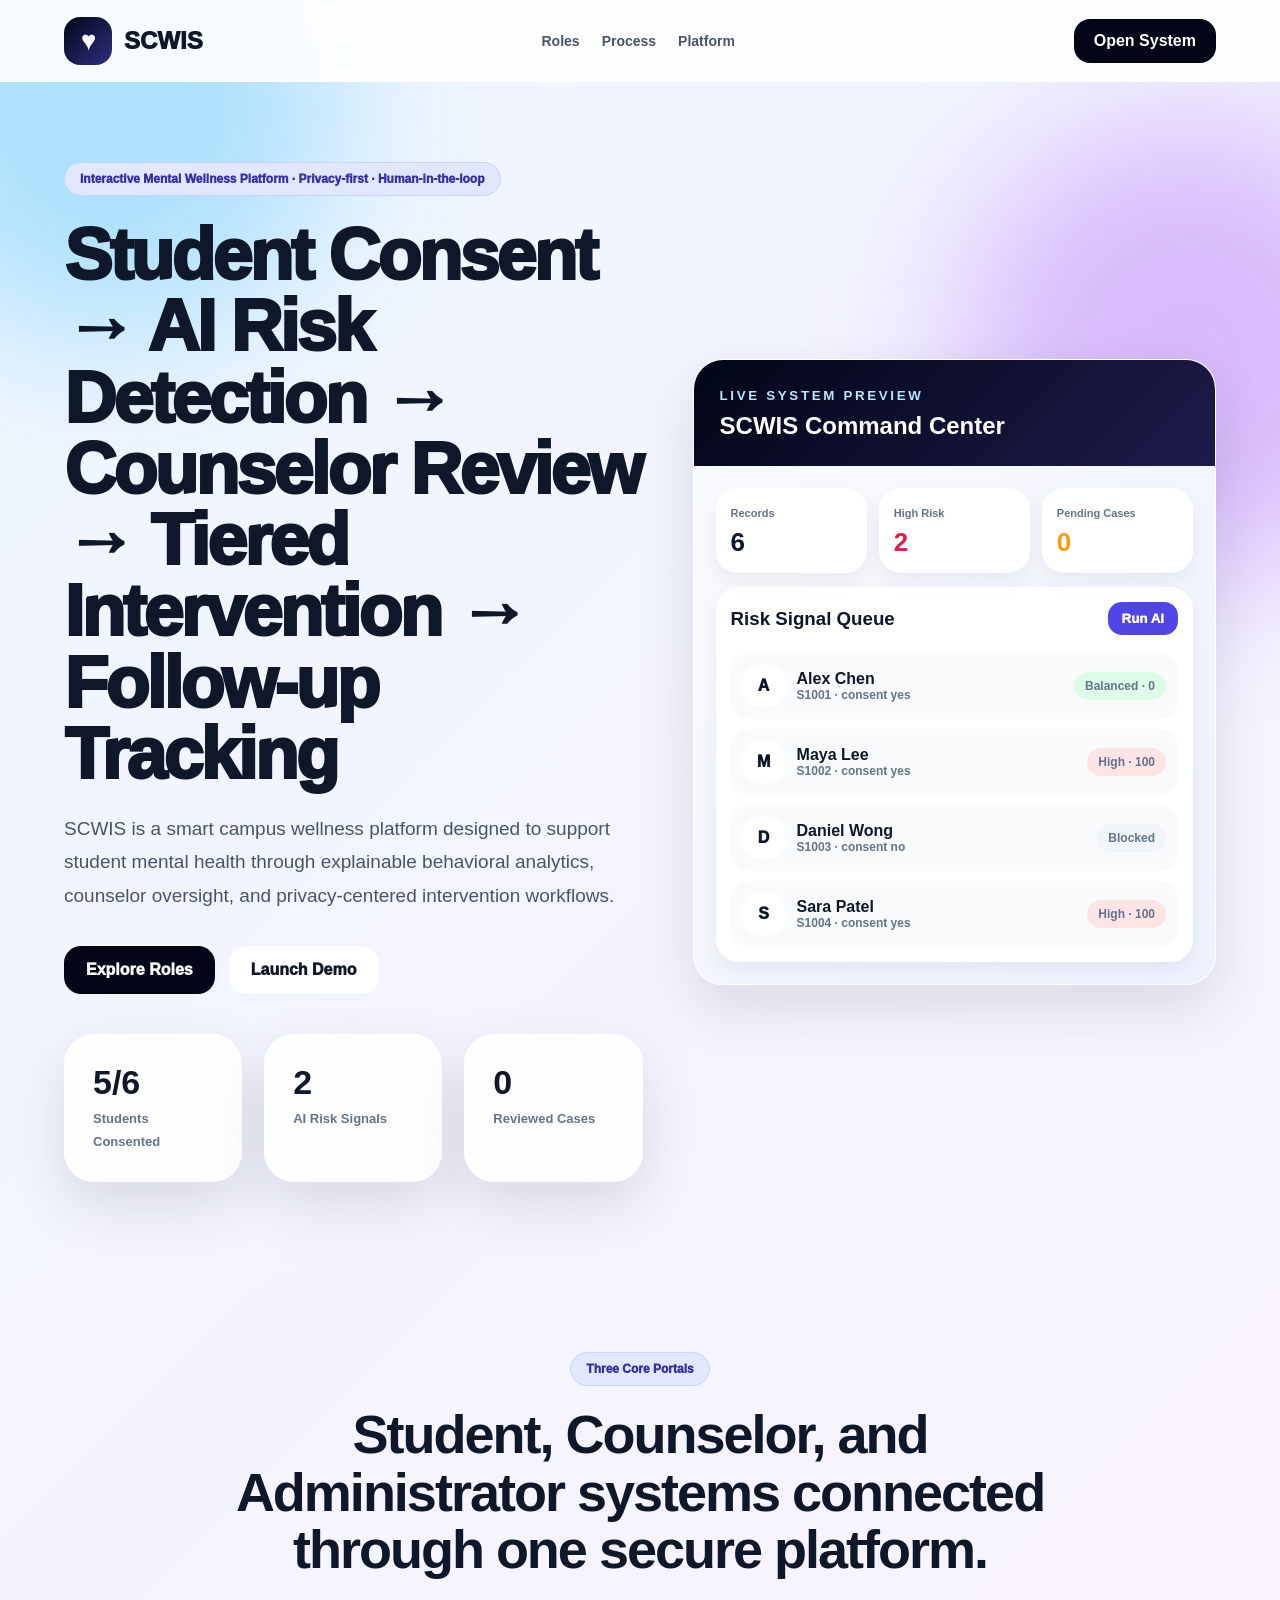
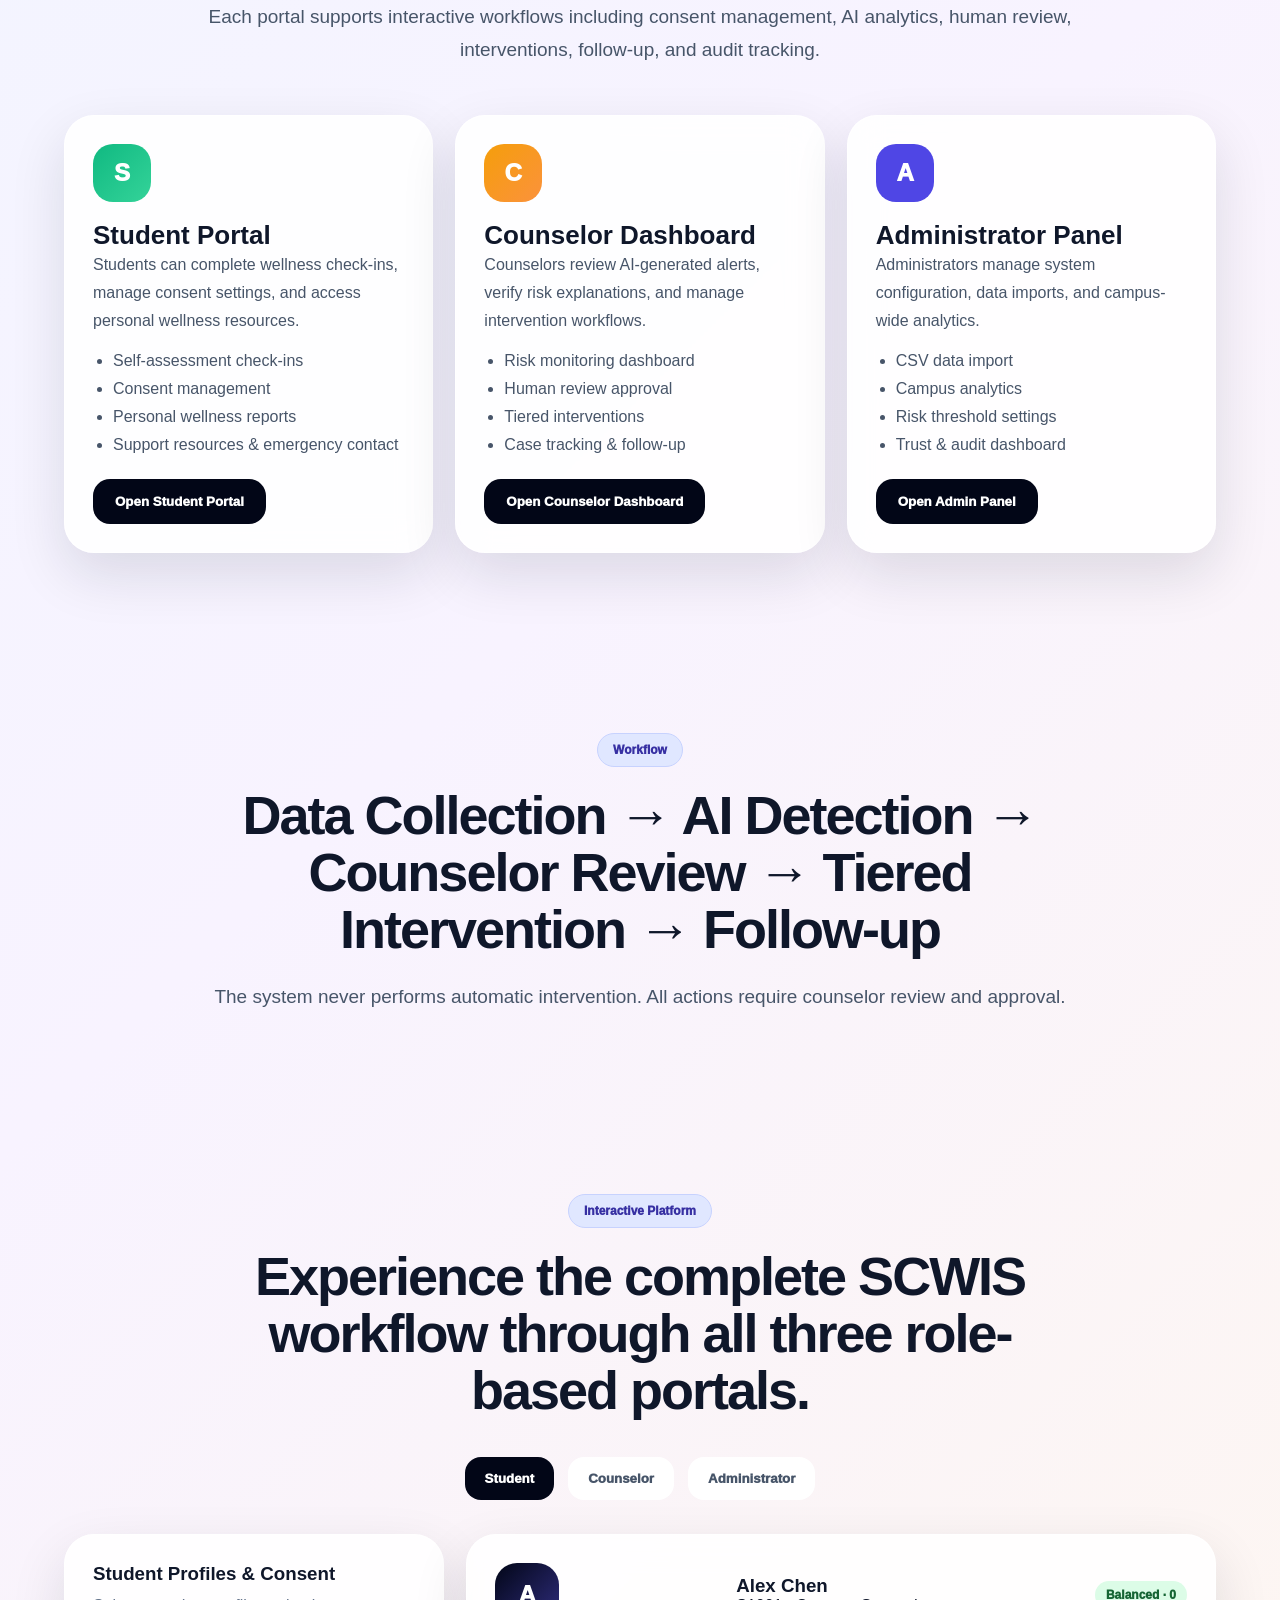
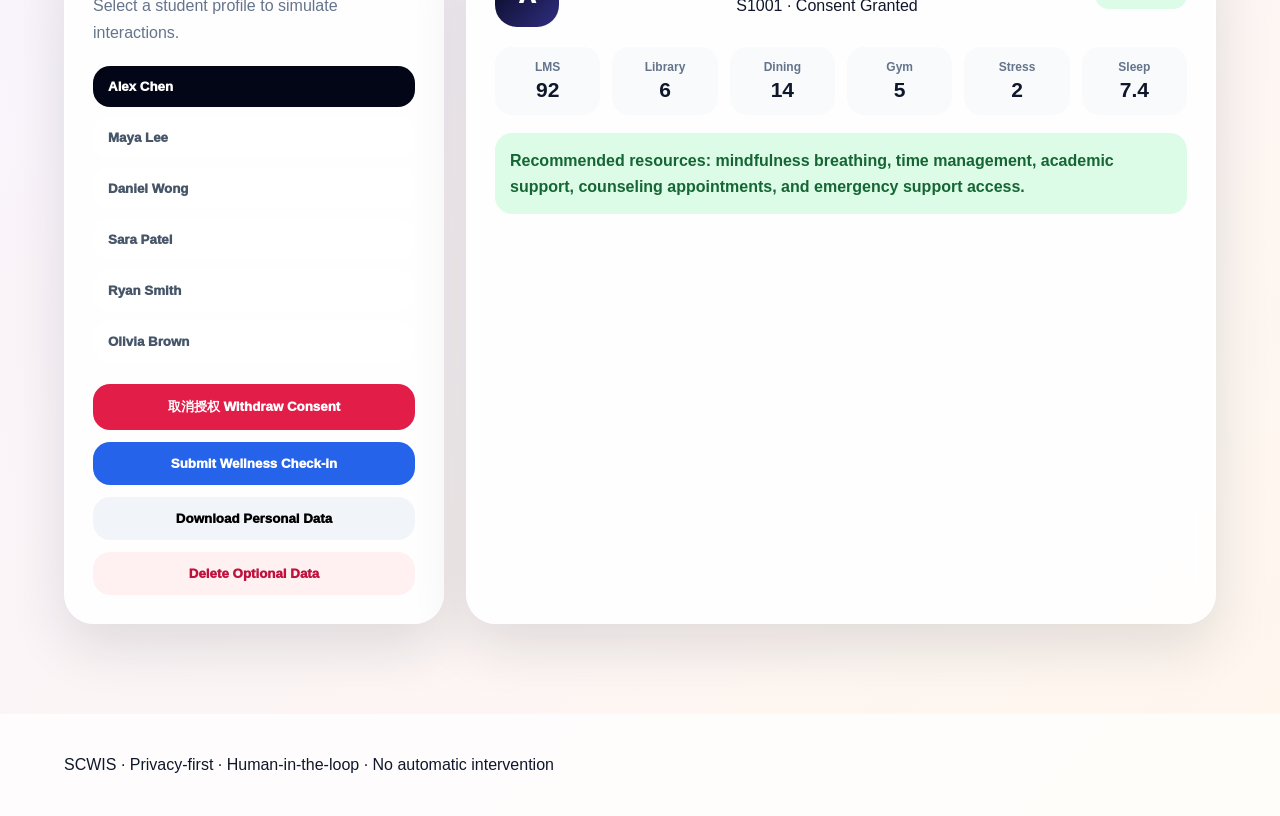
==== commit 750f1c8b: "Add files via upload" ====
--- a/index.html
+++ b/index.html
@@ -1,173 +1,240 @@
 <!DOCTYPE html>
-<html lang="zh-CN">
+<html lang="en">
 <head>
-<meta charset="UTF-8" />
-<meta name="viewport" content="width=device-width, initial-scale=1.0" />
+<meta charset="UTF-8">
+<meta name="viewport" content="width=device-width, initial-scale=1.0">
 <title>SCWIS | Smart Campus Wellness Information System</title>
-<link rel="stylesheet" href="style.css" />
+<link rel="stylesheet" href="style.css">
 </head>
 <body>
 <nav>
-  <a class="logo" href="#top"><span>♥</span>SCWIS</a>
-  <div class="navlinks">
-    <a href="#roles">三角色</a>
-    <a href="#process">流程</a>
-    <a href="#system">系统操作</a>
-  </div>
-  <a class="navbtn" href="#system">进入系统</a>
+<a class="logo" href="#top"><span>♥</span>SCWIS</a>
+<div class="navlinks">
+<a href="#roles">Roles</a>
+<a href="#process">Process</a>
+<a href="#system">Platform</a>
+</div>
+<a class="navbtn" href="#system">Open System</a>
 </nav>
 
 <main id="top">
 <section class="hero">
-  <div>
-    <span class="badge">▣ 最终可交互原型 · Privacy-first · Human-in-the-loop</span>
-    <h1>学生自评授权 → AI 风险识别 → 咨询师审核 → 分级干预 → 跟踪闭环</h1>
-    <p>SCWIS 是一个学生心理健康智能支持平台。系统只生成可解释风险信号，所有干预都必须由咨询师人工确认，全程强调隐私优先、数据授权、审计追踪和无自动干预。</p>
-    <div class="actions">
-      <a class="btn dark" href="#roles">选择角色窗口</a>
-      <a class="btn light" href="#system">体验完整交互</a>
-    </div>
-    <div class="stats">
-      <div class="card stat"><h2 id="statConsented">0/0</h2><p>已授权学生</p></div>
-      <div class="card stat"><h2 id="statSignals">0</h2><p>AI 风险信号</p></div>
-      <div class="card stat"><h2 id="statReviewed">0</h2><p>人工审核记录</p></div>
-    </div>
-  </div>
-  <div class="card preview">
-    <div class="previewTop"><small>Live System Preview</small><h2>SCWIS Command Center</h2></div>
-    <div class="previewBody">
-      <div class="mini">
-        <div><span>Records</span><b id="miniRecords">0</b></div>
-        <div><span>High Risk</span><b id="miniHigh" class="redText">0</b></div>
-        <div><span>Pending Cases</span><b id="miniPending" class="amberText">0</b></div>
-      </div>
-      <div class="queue">
-        <div class="head"><h3>Risk Signal Queue</h3><button class="small-btn" onclick="runAI()">Run AI</button></div>
-        <div id="previewQueue"></div>
-      </div>
-    </div>
-  </div>
+<div>
+<span class="badge">Interactive Mental Wellness Platform · Privacy-first · Human-in-the-loop</span>
+<h1>Student Consent → AI Risk Detection → Counselor Review → Tiered Intervention → Follow-up Tracking</h1>
+<p>SCWIS is a smart campus wellness platform designed to support student mental health through explainable behavioral analytics, counselor oversight, and privacy-centered intervention workflows.</p>
+
+<div class="actions">
+<a class="btn dark" href="#roles">Explore Roles</a>
+<a class="btn light" href="#system">Launch Demo</a>
+</div>
+
+<div class="stats">
+<div class="card stat"><h2 id="statConsented">0/0</h2><p>Students Consented</p></div>
+<div class="card stat"><h2 id="statSignals">0</h2><p>AI Risk Signals</p></div>
+<div class="card stat"><h2 id="statReviewed">0</h2><p>Reviewed Cases</p></div>
+</div>
+</div>
+
+<div class="card preview">
+<div class="previewTop">
+<small>LIVE SYSTEM PREVIEW</small>
+<h2>SCWIS Command Center</h2>
+</div>
+
+<div class="previewBody">
+<div class="mini">
+<div><span>Records</span><b id="miniRecords">0</b></div>
+<div><span>High Risk</span><b id="miniHigh" class="redText">0</b></div>
+<div><span>Pending Cases</span><b id="miniPending" class="amberText">0</b></div>
+</div>
+
+<div class="queue">
+<div class="head">
+<h3>Risk Signal Queue</h3>
+<button class="small-btn" onclick="runAI()">Run AI</button>
+</div>
+<div id="previewQueue"></div>
+</div>
+</div>
+</div>
 </section>
 
 <section id="roles" class="section">
-  <div class="section-head">
-    <span class="badge">三大角色窗口</span>
-    <h2>学生端、咨询师端、管理员端完全分离，但共享同一套本地数据库。</h2>
-    <p>每个窗口都可以展开操作，满足自评、授权、AI 检测、人工审核、分级干预、跟踪回访和审计要求。</p>
-  </div>
-  <div class="windows">
-    <div class="card window"><div class="icon green">S</div><h3>学生端 Student Portal</h3><p>学生进行健康自评、授权管理、查看个人趋势、下载或删除个人数据。</p><ul><li>健康自评打卡</li><li>授权/取消授权</li><li>个人风险报告</li><li>资源推荐与紧急联系</li></ul><button class="btn dark" onclick="openPanel('student')">进入学生端</button></div>
-    <div class="card window"><div class="icon orange">C</div><h3>咨询师端 Counselor</h3><p>咨询师查看风险预警、审核 AI 原因、执行三级干预并跟踪回访。</p><ul><li>风险预警仪表盘</li><li>人工审核</li><li>Level 1/2/3 干预</li><li>案例管理与回访</li></ul><button class="btn dark" onclick="openPanel('counselor')">进入咨询师端</button></div>
-    <div class="card window"><div class="icon purple">A</div><h3>管理员端 Admin</h3><p>管理员上传数据、查看聚合大盘、配置规则阈值、查看审计日志。</p><ul><li>CSV 数据导入</li><li>全校聚合分析</li><li>风险阈值配置</li><li>Trust Dashboard</li></ul><button class="btn dark" onclick="openPanel('admin')">进入管理员端</button></div>
-  </div>
+<div class="section-head">
+<span class="badge">Three Core Portals</span>
+<h2>Student, Counselor, and Administrator systems connected through one secure platform.</h2>
+<p>Each portal supports interactive workflows including consent management, AI analytics, human review, interventions, follow-up, and audit tracking.</p>
+</div>
+
+<div class="windows">
+<div class="card window">
+<div class="icon green">S</div>
+<h3>Student Portal</h3>
+<p>Students can complete wellness check-ins, manage consent settings, and access personal wellness resources.</p>
+<ul>
+<li>Self-assessment check-ins</li>
+<li>Consent management</li>
+<li>Personal wellness reports</li>
+<li>Support resources & emergency contact</li>
+</ul>
+<button class="btn dark" onclick="openPanel('student')">Open Student Portal</button>
+</div>
+
+<div class="card window">
+<div class="icon orange">C</div>
+<h3>Counselor Dashboard</h3>
+<p>Counselors review AI-generated alerts, verify risk explanations, and manage intervention workflows.</p>
+<ul>
+<li>Risk monitoring dashboard</li>
+<li>Human review approval</li>
+<li>Tiered interventions</li>
+<li>Case tracking & follow-up</li>
+</ul>
+<button class="btn dark" onclick="openPanel('counselor')">Open Counselor Dashboard</button>
+</div>
+
+<div class="card window">
+<div class="icon purple">A</div>
+<h3>Administrator Panel</h3>
+<p>Administrators manage system configuration, data imports, and campus-wide analytics.</p>
+<ul>
+<li>CSV data import</li>
+<li>Campus analytics</li>
+<li>Risk threshold settings</li>
+<li>Trust & audit dashboard</li>
+</ul>
+<button class="btn dark" onclick="openPanel('admin')">Open Admin Panel</button>
+</div>
+</div>
 </section>
 
 <section id="process" class="section">
-  <div class="section-head">
-    <span class="badge">标准干预流程</span>
-    <h2>数据采集 → AI 风险检测 → 咨询师人工审核 → 分级干预 → 跟踪回访</h2>
-    <p>系统不会自动干预学生，只会把可解释的风险信号交给咨询师，咨询师确认后才会触发 Level 1/2/3 支持流程。</p>
-  </div>
+<div class="section-head">
+<span class="badge">Workflow</span>
+<h2>Data Collection → AI Detection → Counselor Review → Tiered Intervention → Follow-up</h2>
+<p>The system never performs automatic intervention. All actions require counselor review and approval.</p>
+</div>
 </section>
 
 <section id="system" class="section">
-  <div class="section-head">
-    <span class="badge">可操作系统</span>
-    <h2>在三个角色窗口中完成完整业务流程。</h2>
-    <p>所有操作会写入 localStorage，本地刷新后数据仍会保留。</p>
-  </div>
-
-  <div class="tabs">
-    <button id="tabStudent" class="active" onclick="openPanel('student')">学生端</button>
-    <button id="tabCounselor" onclick="openPanel('counselor')">咨询师端</button>
-    <button id="tabAdmin" onclick="openPanel('admin')">管理员端</button>
-  </div>
-
-  <div id="studentPanel" class="panel active">
-    <div class="portal">
-      <div class="card">
-        <h3>学生档案与授权</h3>
-        <p class="muted">选择一个学生，模拟个人端操作。</p>
-        <div id="studentList" class="studentList"></div>
-        <div class="actionList">
-          <button id="consentButton" onclick="toggleConsent()">Withdraw Consent</button>
-          <button class="bluebtn" onclick="submitSelfAssessment()">提交健康自评</button>
-          <button onclick="downloadStudentData()">下载个人数据</button>
-          <button class="outline" onclick="deleteStudentData()">删除可选数据</button>
-        </div>
-      </div>
-      <div class="card">
-        <div class="profileHead">
-          <div id="profileAvatar" class="avatar darkA big">A</div>
-          <div><h3 id="profileName">Student</h3><p id="profileMeta">ID · Consent</p></div>
-          <span id="profileRisk" class="pill balanced">Balanced</span>
-        </div>
-        <div id="dataGrid" class="dataGrid"></div>
-        <div class="formGrid">
-          <div class="field"><label>情绪状态 Mood</label><select id="moodInput"><option>Stable</option><option>Anxious</option><option>Low mood</option><option>Overwhelmed</option></select></div>
-          <div class="field"><label>压力分数 Stress 1-5</label><input id="stressInput" type="number" min="1" max="5" value="3"></div>
-          <div class="field"><label>睡眠小时 Sleep Hours</label><input id="sleepInput" type="number" min="0" max="12" value="6"></div>
-          <div class="field"><label>学习状态 Study Status</label><select id="studyInput"><option>Normal</option><option>Falling behind</option><option>Missing deadlines</option></select></div>
-        </div>
-        <div class="note">资源推荐：正念呼吸、时间管理、学习支持、心理咨询预约。紧急情况请联系 campus emergency support。</div>
-      </div>
-    </div>
-  </div>
-
-  <div id="counselorPanel" class="panel">
-    <div class="grid4">
-      <div class="card stat"><h2 id="dashNeedReview">0</h2><p>待关注学生</p></div>
-      <div class="card stat"><h2 id="dashPending">0</h2><p>待审核 Cases</p></div>
-      <div class="card stat"><h2 id="dashReviewed">0</h2><p>已审核</p></div>
-      <div class="card stat"><h2 id="dashSupport">0</h2><p>已启动支持</p></div>
-    </div>
-    <div class="caseLayout">
-      <div class="card">
-        <div class="head"><h3>风险预警与人工审核</h3><button class="small-btn" onclick="runAI()">生成 AI 预警</button></div>
-        <div id="caseGrid" class="caseGrid"></div>
-      </div>
-      <div class="card">
-        <h3>干预说明</h3>
-        <div class="note">Level 1：自助资源推送</div>
-        <div class="note warnNote">Level 2：温和提醒 / 建议预约</div>
-        <div class="note redNote">Level 3：主动约谈 / 心理咨询</div>
-        <div class="pieLayout column"><div id="interventionPie" class="pie"><span id="interventionTotal">0</span></div><div id="interventionLegend" class="legend"></div></div>
-      </div>
-    </div>
-  </div>
-
-  <div id="adminPanel" class="panel">
-    <div class="analytics">
-      <div class="card"><div class="head"><h3>Risk Score by Student</h3><span class="pill low">AI Output</span></div><div id="riskBarChart" class="barChart"></div></div>
-      <div class="card"><div class="head"><h3>Risk Distribution</h3><span class="pill low">Aggregated</span></div><div class="pieLayout"><div id="riskPie" class="pie"><span id="pieTotal">0</span></div><div id="pieLegend" class="legend"></div></div></div>
-      <div class="card full"><div class="head"><h3>Campus Stress and Wellbeing Trend</h3><span class="pill low">Trend</span></div><div id="trendChart" class="trend"></div></div>
-    </div>
-    <div class="demo">
-      <div class="card">
-        <h3>数据导入与系统配置</h3>
-        <label class="upload"><span class="uploadIcon">⬆</span><strong>上传 CSV 数据</strong><span>字段见模板</span><input type="file" accept=".csv" onchange="uploadCSV(event)"></label>
-        <button class="wide dark" onclick="downloadCSVTemplate()">下载 CSV 模板</button>
-        <button class="wide purple" onclick="runAI()">运行 AI Detection</button>
-        <button class="wide" onclick="resetDatabase()">重置本地数据库</button>
-        <div class="formGrid">
-          <div class="field"><label>High Risk Threshold</label><input id="highThreshold" type="number" value="80"></div>
-          <div class="field"><label>Medium Risk Threshold</label><input id="mediumThreshold" type="number" value="55"></div>
-        </div>
-        <button class="wide" onclick="saveSettings()">保存系统阈值</button>
-      </div>
-      <div class="card">
-        <div class="head">
-          <div><h3>学生记录查询</h3><p class="muted">管理员只用于演示数据管理；真实系统中应脱敏。</p></div>
-          <div class="search">🔍<input id="searchInput" placeholder="Search student or ID" oninput="renderAll()"></div>
-        </div>
-        <div id="recordsList" class="records"></div>
-      </div>
-    </div>
-    <div class="card audit"><h3>审计日志 Audit Log / Trust Dashboard</h3><p>记录数据导入、授权变更、AI 检测、人工审核、干预和系统配置。</p><div id="logList" class="logs"></div></div>
-  </div>
+<div class="section-head">
+<span class="badge">Interactive Platform</span>
+<h2>Experience the complete SCWIS workflow through all three role-based portals.</h2>
+</div>
+
+<div class="tabs">
+<button id="tabStudent" class="active" onclick="openPanel('student')">Student</button>
+<button id="tabCounselor" onclick="openPanel('counselor')">Counselor</button>
+<button id="tabAdmin" onclick="openPanel('admin')">Administrator</button>
+</div>
+
+<div id="studentPanel" class="panel active">
+<div class="portal">
+<div class="card">
+<h3>Student Profiles & Consent</h3>
+<p class="muted">Select a student profile to simulate interactions.</p>
+<div id="studentList" class="studentList"></div>
+
+<div class="actionList">
+<button id="consentButton" onclick="toggleConsent()">Withdraw Consent</button>
+<button class="bluebtn" onclick="submitSelfAssessment()">Submit Wellness Check-in</button>
+<button onclick="downloadStudentData()">Download Personal Data</button>
+<button class="outline" onclick="deleteStudentData()">Delete Optional Data</button>
+</div>
+</div>
+
+<div class="card">
+<div class="profileHead">
+<div id="profileAvatar" class="avatar darkA big">A</div>
+<div>
+<h3 id="profileName">Student</h3>
+<p id="profileMeta">ID · Consent</p>
+</div>
+<span id="profileRisk" class="pill balanced">Balanced</span>
+</div>
+
+<div id="dataGrid" class="dataGrid"></div>
+
+<div class="note">
+Recommended resources: mindfulness breathing, time management, academic support, counseling appointments, and emergency support access.
+</div>
+</div>
+</div>
+</div>
+
+<div id="counselorPanel" class="panel">
+<div class="grid4">
+<div class="card stat"><h2 id="dashNeedReview">0</h2><p>Students Requiring Attention</p></div>
+<div class="card stat"><h2 id="dashPending">0</h2><p>Pending Cases</p></div>
+<div class="card stat"><h2 id="dashReviewed">0</h2><p>Reviewed Cases</p></div>
+<div class="card stat"><h2 id="dashSupport">0</h2><p>Interventions Started</p></div>
+</div>
+
+<div class="caseLayout">
+<div class="card">
+<div class="head">
+<h3>Risk Alerts & Human Review</h3>
+<button class="small-btn" onclick="runAI()">Generate AI Alerts</button>
+</div>
+<div id="caseGrid" class="caseGrid"></div>
+</div>
+
+<div class="card">
+<h3>Intervention Levels</h3>
+<div class="note">Level 1: Self-help resources</div>
+<div class="note warnNote">Level 2: Gentle reminders & appointment suggestions</div>
+<div class="note redNote">Level 3: Active counselor outreach & counseling</div>
+</div>
+</div>
+</div>
+
+<div id="adminPanel" class="panel">
+<div class="demo">
+<div class="card">
+<h3>Data Import & System Settings</h3>
+
+<label class="upload">
+<span class="uploadIcon">⬆</span>
+<strong>Upload CSV Dataset</strong>
+<span>Use the provided template format</span>
+<input type="file" accept=".csv" onchange="uploadCSV(event)">
+</label>
+
+<button class="wide dark" onclick="downloadCSVTemplate()">Download CSV Template</button>
+<button class="wide purple" onclick="runAI()">Run AI Detection</button>
+<button class="wide" onclick="resetDatabase()">Reset Local Database</button>
+</div>
+
+<div class="card">
+<div class="head">
+<div>
+<h3>Student Records</h3>
+<p class="muted">Administrative demonstration view.</p>
+</div>
+<div class="search">
+🔍
+<input id="searchInput" placeholder="Search student or ID" oninput="renderAll()">
+</div>
+</div>
+
+<div id="recordsList" class="records"></div>
+</div>
+</div>
+
+<div class="card audit">
+<h3>Audit Log & Trust Dashboard</h3>
+<p>Tracks consent changes, AI detections, counselor reviews, interventions, and system updates.</p>
+<div id="logList" class="logs"></div>
+</div>
+</div>
 </section>
 </main>
-<footer>SCWIS · Privacy-first · Human-in-the-loop · No automatic intervention</footer>
+
+<footer>
+SCWIS · Privacy-first · Human-in-the-loop · No automatic intervention
+</footer>
+
 <script src="app.js"></script>
 </body>
 </html>
